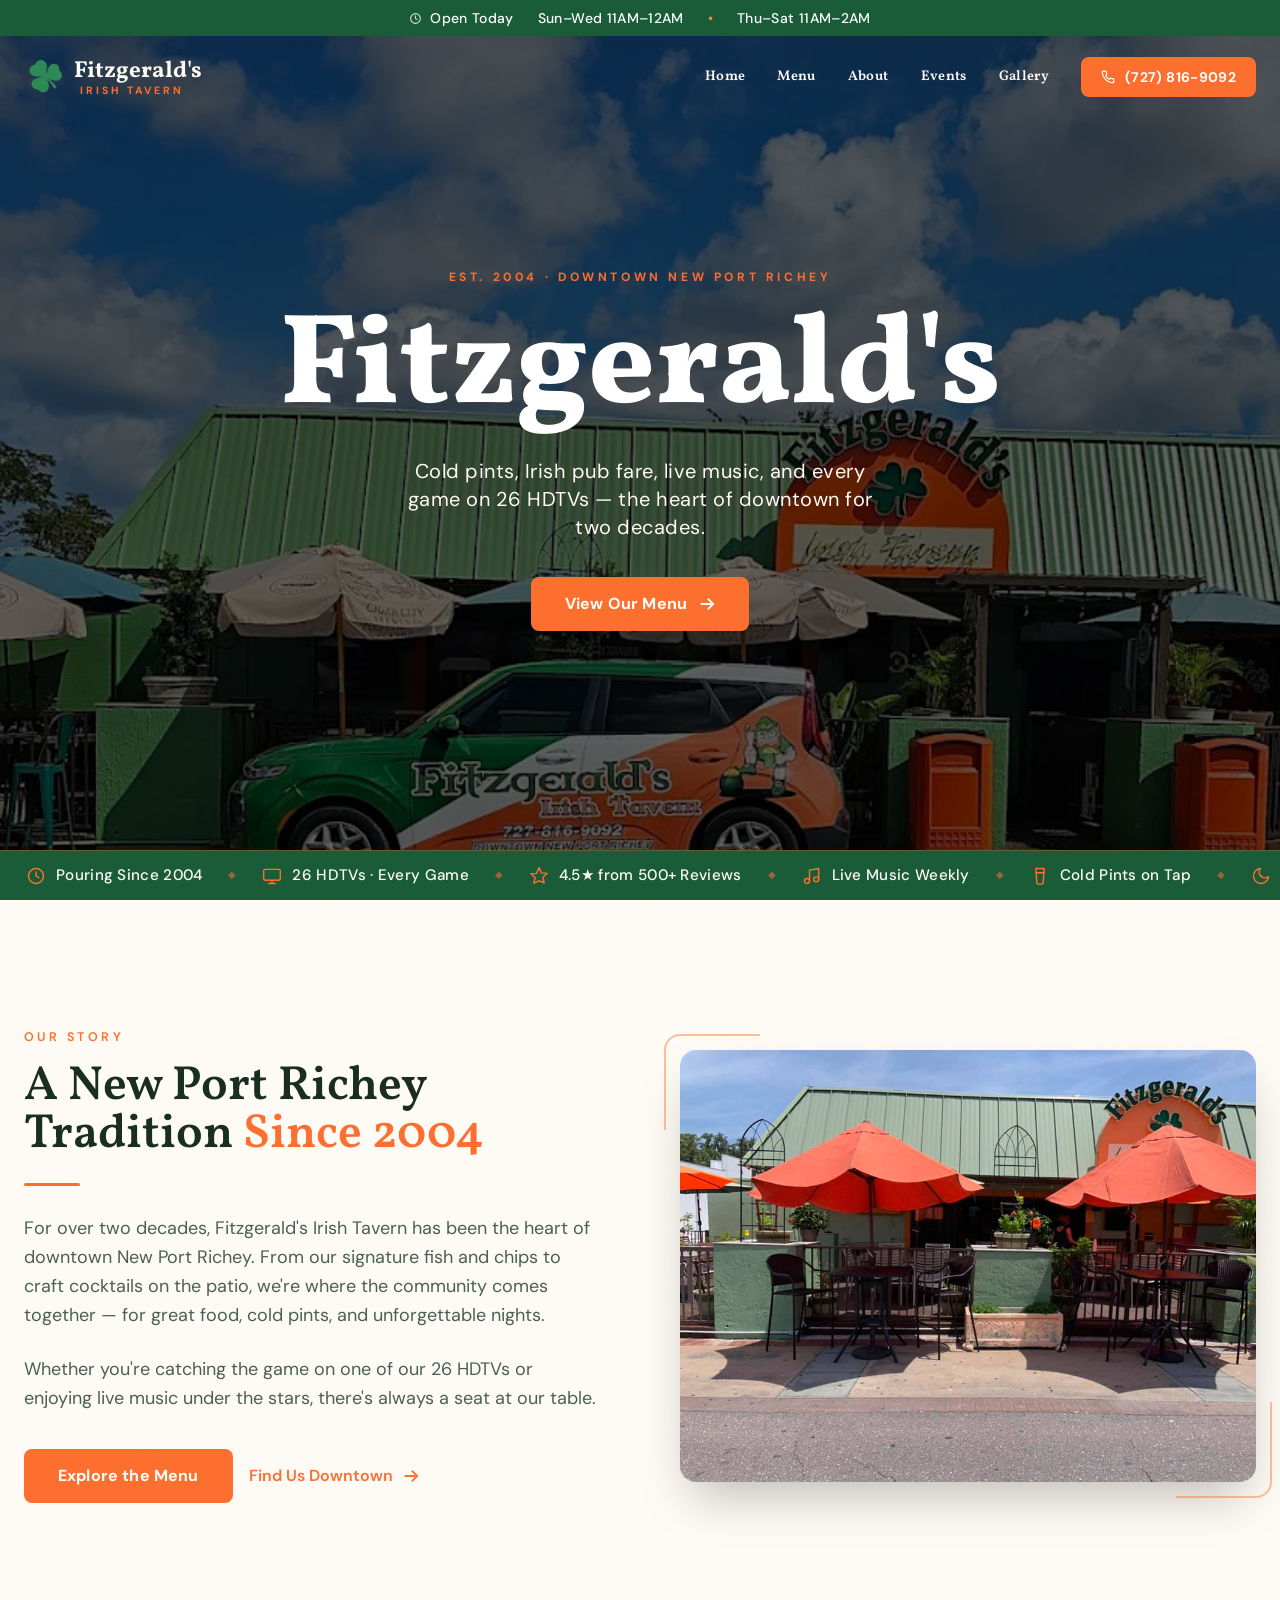
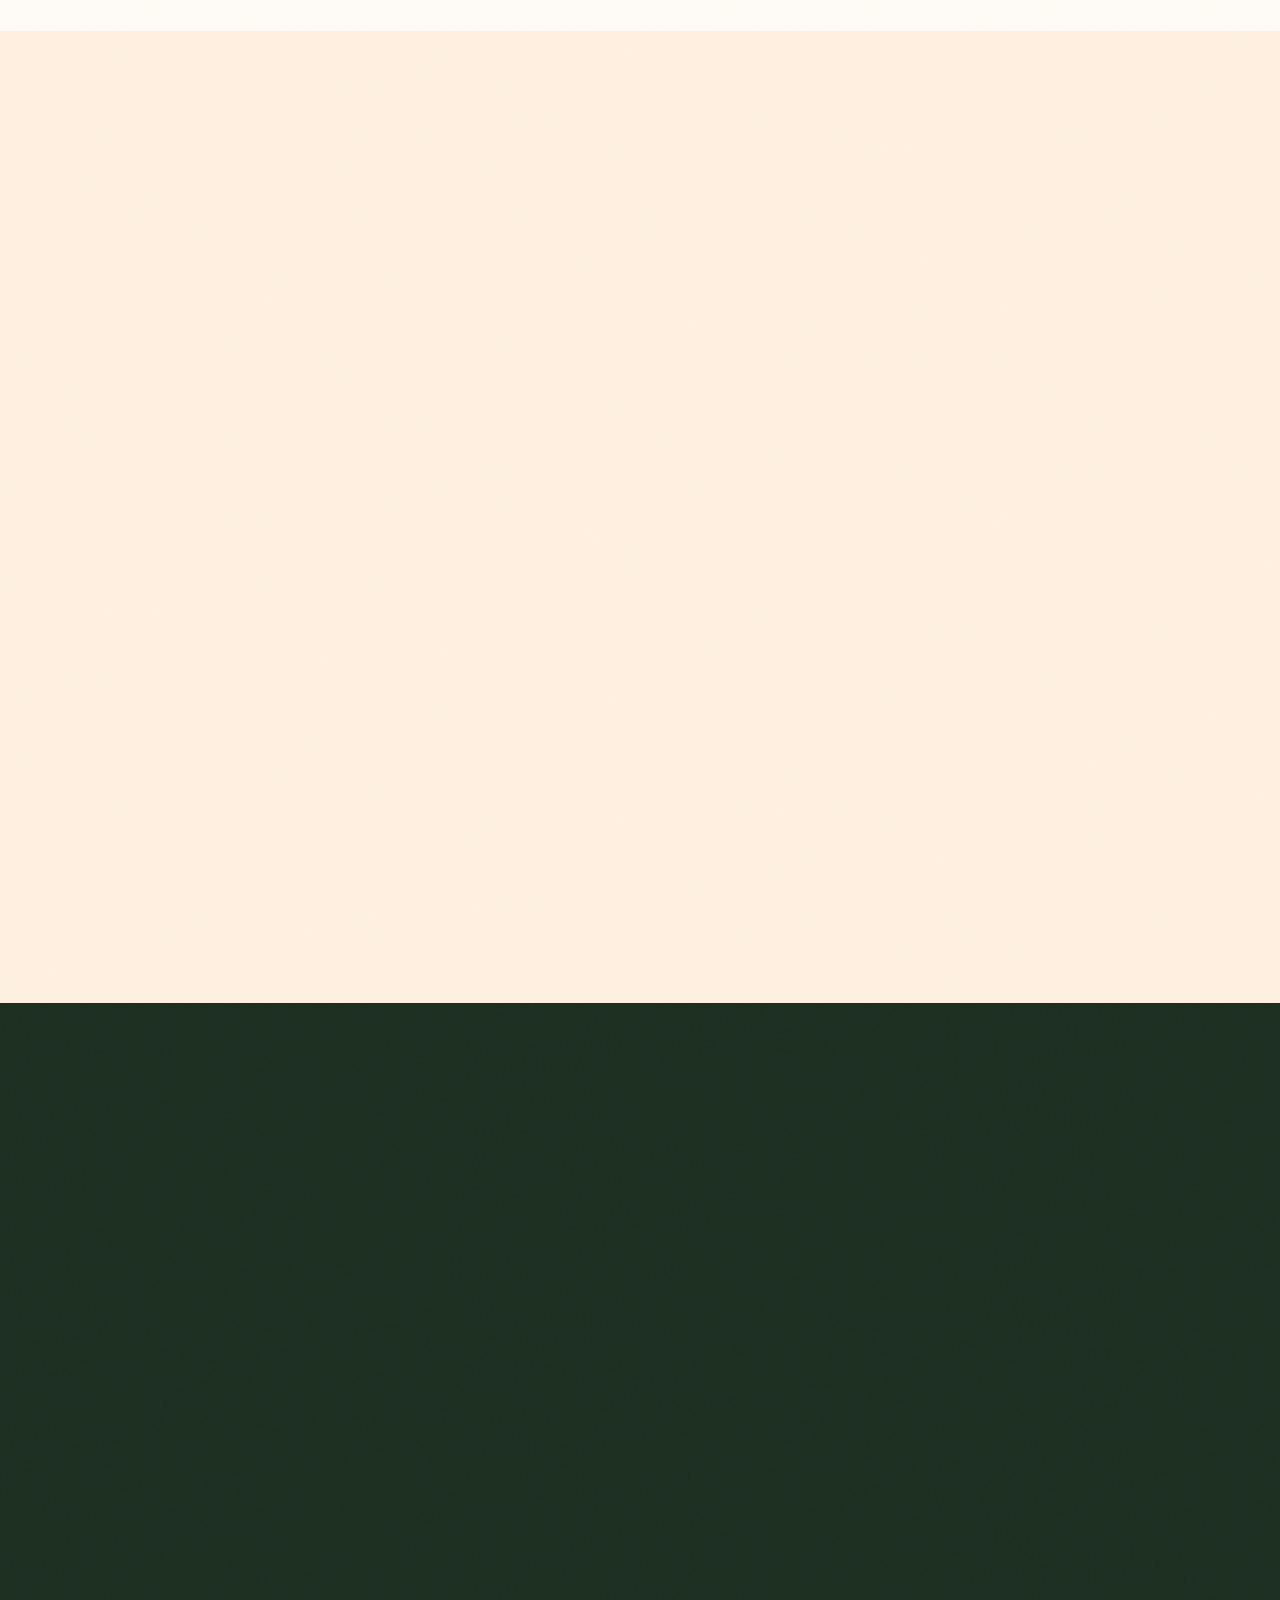
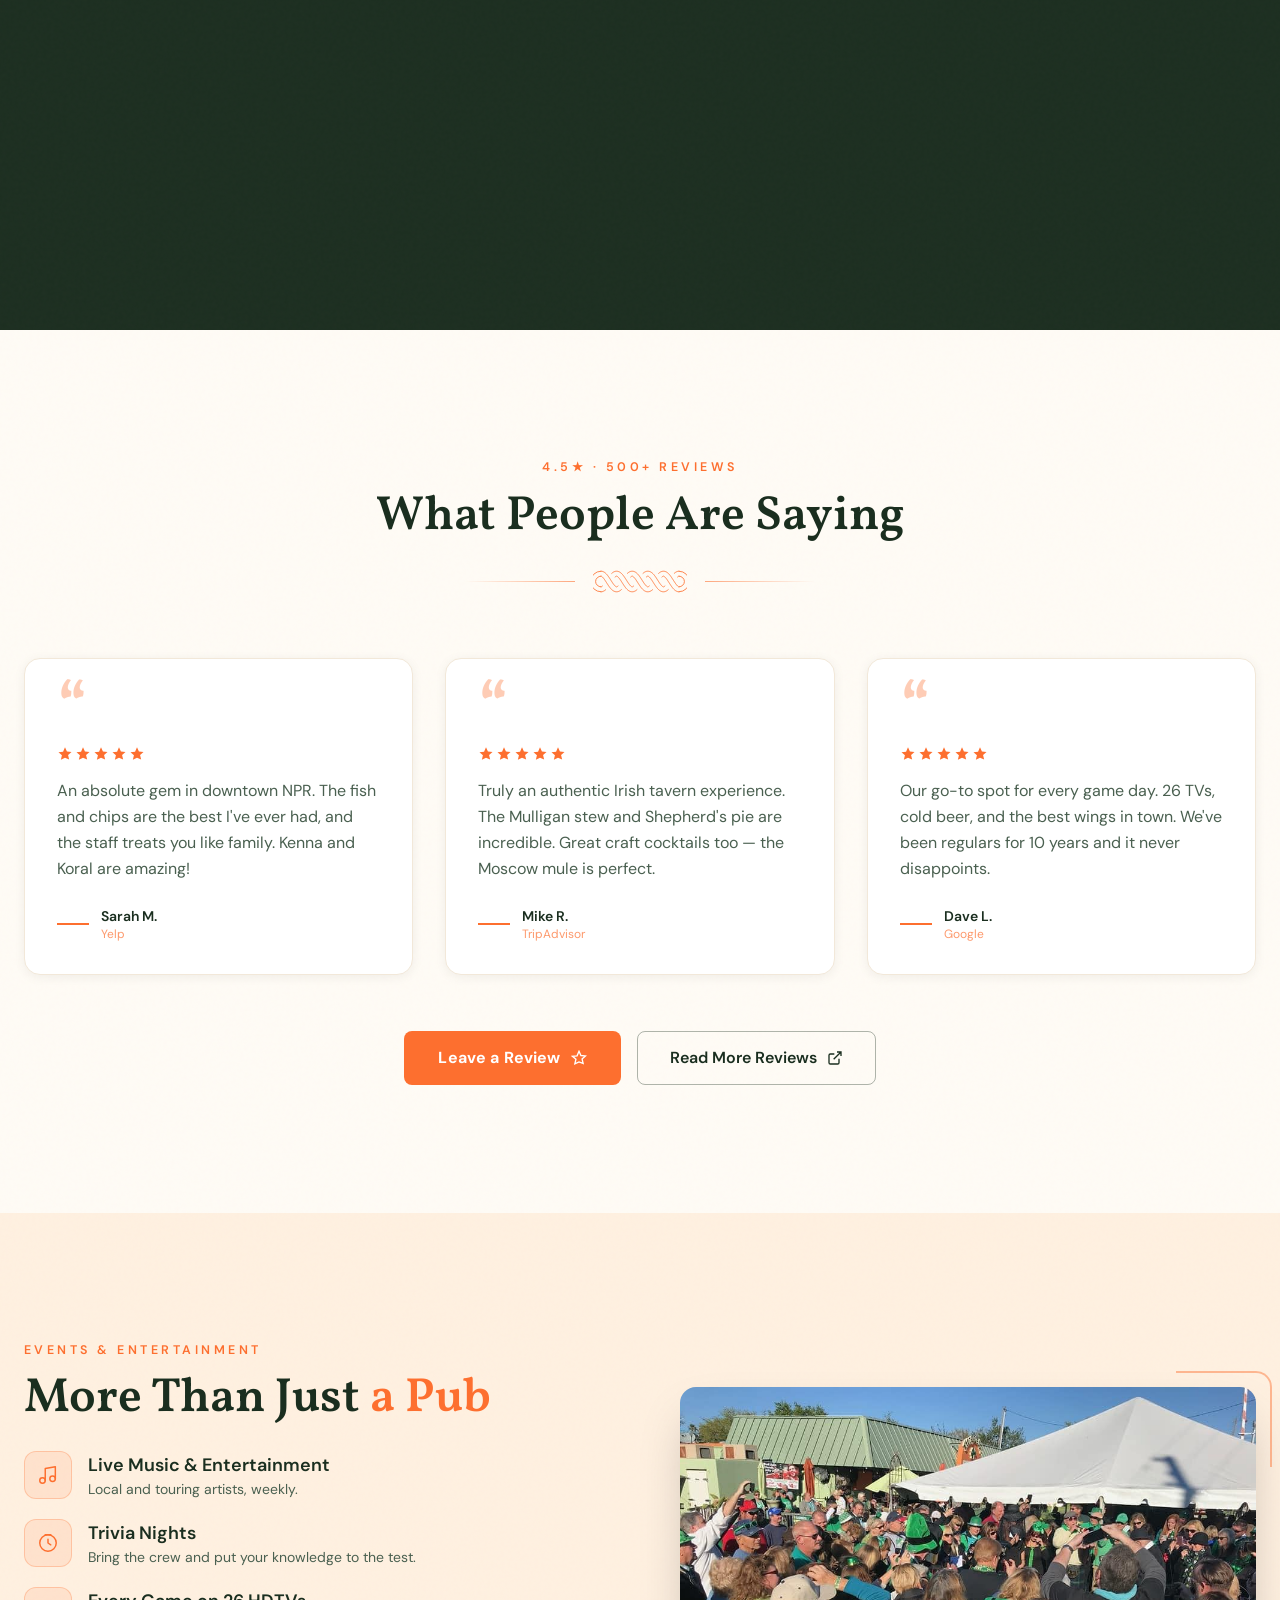
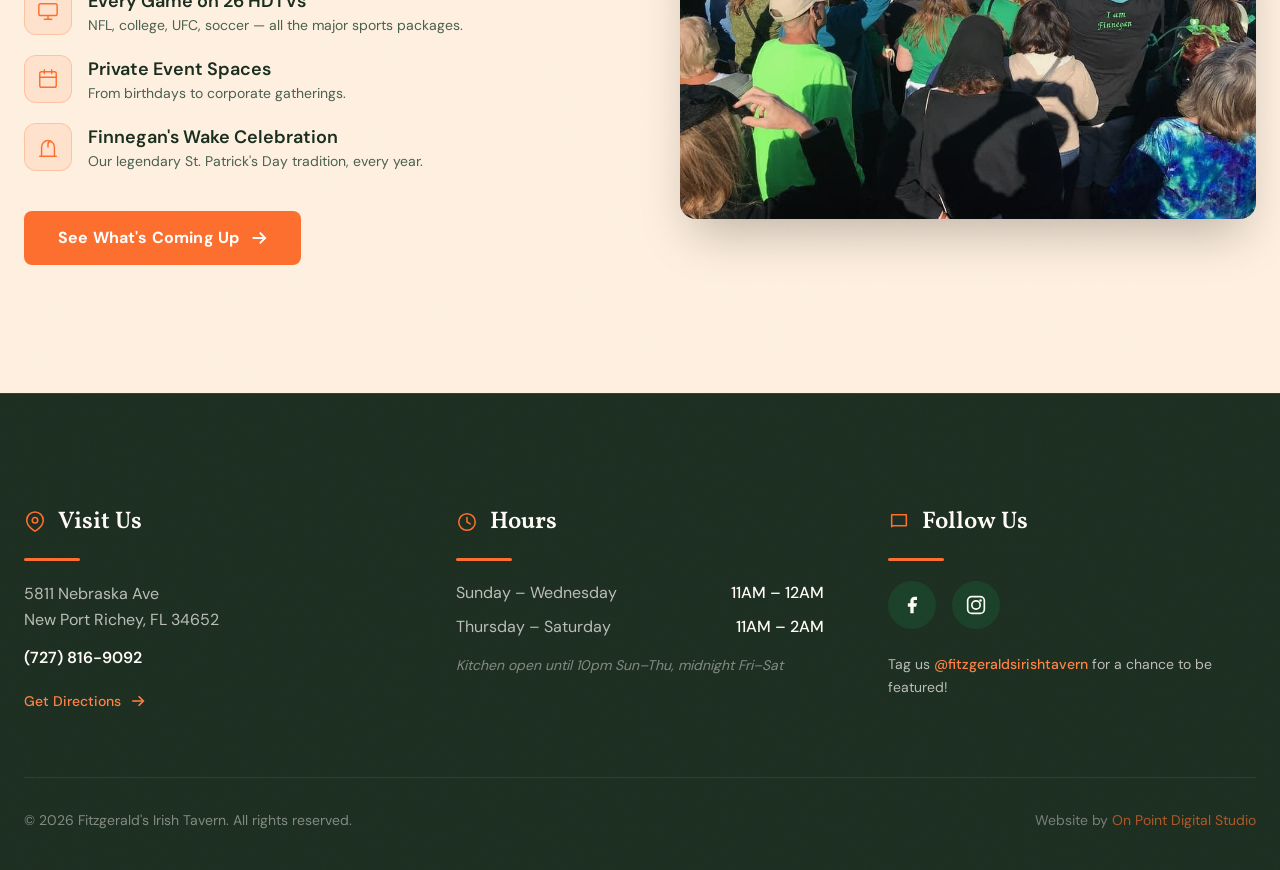
==== index.html @ a2a79748 "Fix Leave a Review button — use lrd fragment with ,3 (write dialog)" ====
<!DOCTYPE html>
<html lang="en">
<head>
  <meta charset="UTF-8">
  <link rel="icon" type="image/png" href="favicon.png">
  <meta name="viewport" content="width=device-width, initial-scale=1.0">
  <title>Fitzgerald's Irish Tavern | Downtown New Port Richey</title>
  <meta name="description" content="Downtown New Port Richey's authentic Irish tavern since 2004. Great food, cold pints, live music, and 26 HDTVs for every game day.">

  <!-- JSON-LD: BarOrPub -->
  <script type="application/ld+json">
  {
    "@context": "https://schema.org",
    "@type": ["BarOrPub", "Restaurant"],
    "@id": "https://fitzgeraldstavern.com/#business",
    "name": "Fitzgerald's Irish Tavern",
    "description": "One of the longest-running businesses in downtown New Port Richey. Authentic Irish tavern serving craft pints, Irish-inspired pub fare, and live music since 2004. 26 HDTVs for every game day.",
    "url": "https://fitzgeraldstavern.com",
    "telephone": "+1-727-816-9092",
    "image": "https://fitzgeraldstavern.com/assets/Fitz_hero_v2.jpeg",
    "foundingDate": "2004",
    "servesCuisine": ["Irish", "Pub Food", "American"],
    "acceptsReservations": "False",
    "hasMenu": "https://fitzgeraldstavern.com/menu.html",
    "priceRange": "$$",
    "paymentAccepted": "Cash, Credit Card",
    "geo": {
      "@type": "GeoCoordinates",
      "latitude": 28.2443,
      "longitude": -82.7194
    },
    "address": {
      "@type": "PostalAddress",
      "streetAddress": "5811 Nebraska Ave",
      "addressLocality": "New Port Richey",
      "addressRegion": "FL",
      "postalCode": "34652",
      "addressCountry": "US"
    },
    "openingHoursSpecification": [
      {"@type": "OpeningHoursSpecification", "dayOfWeek": ["Monday","Tuesday","Wednesday"], "opens": "11:00", "closes": "00:00"},
      {"@type": "OpeningHoursSpecification", "dayOfWeek": ["Thursday","Friday","Saturday"], "opens": "11:00", "closes": "02:00"},
      {"@type": "OpeningHoursSpecification", "dayOfWeek": "Sunday", "opens": "11:00", "closes": "00:00"}
    ],
    "sameAs": [
      "https://www.google.com/maps/place/Fitzgerald's+Irish+Tavern/@28.2443,-82.7194,17z/",
      "https://www.facebook.com/FitzgeraldsIrishTavern"
    ],
    "aggregateRating": {
      "@type": "AggregateRating",
      "ratingValue": "4.5",
      "reviewCount": "500",
      "bestRating": "5"
    }
  }
  </script>
  <script type="application/ld+json">
  {
    "@context": "https://schema.org",
    "@type": "FAQPage",
    "mainEntity": [
      {
        "@type": "Question",
        "name": "Where is Fitzgerald's Irish Tavern located?",
        "acceptedAnswer": {
          "@type": "Answer",
          "text": "Fitzgerald's Irish Tavern is located at 5811 Nebraska Ave in downtown New Port Richey, Florida 34652. We've been one of the longest-running businesses in downtown New Port Richey since 2004."
        }
      },
      {
        "@type": "Question",
        "name": "What are Fitzgerald's hours?",
        "acceptedAnswer": {
          "@type": "Answer",
          "text": "Sunday through Wednesday: 11AM to midnight. Thursday through Saturday: 11AM to 2AM."
        }
      },
      {
        "@type": "Question",
        "name": "Does Fitzgerald's have live music?",
        "acceptedAnswer": {
          "@type": "Answer",
          "text": "Yes! Fitzgerald's hosts live music regularly, featuring local and touring artists. Check our events page for the latest schedule."
        }
      },
      {
        "@type": "Question",
        "name": "What kind of food does Fitzgerald's serve?",
        "acceptedAnswer": {
          "@type": "Answer",
          "text": "We serve authentic Irish pub fare including fish & chips with Icelandic haddock, shepherd's pie, bangers & mash, and American favorites like burgers, wings, and loaded nachos. Full menu available for dine-in."
        }
      },
      {
        "@type": "Question",
        "name": "Can I watch sports at Fitzgerald's?",
        "acceptedAnswer": {
          "@type": "Answer",
          "text": "Absolutely. We have 26 HDTVs throughout the bar so you can catch every game — NFL, college football, UFC, soccer, and more."
        }
      }
    ]
  }
  </script>

  <!-- Self-hosted fonts (no Google round-trip). Preload Vollkorn for the hero H1 (LCP). -->
  <link rel="preload" as="font" type="font/woff2" href="assets/fonts/Vollkorn.woff2" crossorigin>
  <link rel="stylesheet" href="assets/fonts.css">
  <link rel="preload" as="image" href="assets/Fits-hero2.webp" fetchpriority="high">
  <style>
    :root {
      --orange:       #fd6f2f;
      --orange-hi:    #FF8347;
      --green:        #1a5c38;
      --green-bright: #2d8a56;
      --cream:        #FFFBF5;
      --cream-alt:    #FFF0E0;
      --dark:         #1C2E20;
      --text-dark:    #1a2e1f;
      --text-muted:   #4a6050;
      --tan:          #F2E8D9;
    }

    * { box-sizing: border-box; }
    html { scroll-behavior: smooth; }
    body {
      font-family: 'DM Sans', sans-serif;
      background-color: var(--cream);
      color: var(--text-dark);
      overflow-x: hidden;
      -webkit-font-smoothing: antialiased;
    }
    img { display: block; }

    /* ── Nav ── */
    .nav-bar {
      background: transparent;
      transition: background 0.35s ease, border-color 0.35s ease, box-shadow 0.35s ease, padding 0.4s ease;
      border-bottom: 1px solid transparent;
    }
    .nav-bar.scrolled {
      background: #ffffff;
      border-bottom-color: var(--green);
      box-shadow: 0 2px 18px rgba(0,0,0,0.10);
    }
    /* Nav links change to dark when scrolled */
    .nav-bar.scrolled .nav-link { color: var(--text-dark); }
    .nav-bar.scrolled .nav-link:hover { color: var(--orange); }
    /* Logo text changes to dark when scrolled */
    .nav-bar.scrolled .logo-name { fill: var(--text-dark) !important; }
    /* Hamburger bars go dark when scrolled */
    .nav-bar.scrolled .ham-bar { background-color: var(--text-dark); }
    /* Mobile Call Us goes orange when scrolled */
    .nav-bar.scrolled .mobile-call { color: var(--orange) !important; }
    /* nav links use the display font */
    #mainNav a.nav-link, #mainNav a[aria-current="page"] { font-family: 'Vollkorn', serif; }

    /* ── Hero ── */
    .hero-section { position: relative; overflow: hidden; }
    .hero-bg {
      position: absolute; inset: -8%; width: 116%; height: 116%;
      background-image: url('assets/Fits-hero2.webp');
      background-position: center 45%;
      background-size: cover;
      background-repeat: no-repeat;
      transform: translateZ(0); will-change: transform;
      animation: kenBurns 18s ease-in-out infinite alternate;
    }
    .hero-cols {
      width: 100%; max-width: 1200px; padding: 0 1.5rem;
      text-align: center;
    }
    .hero-col-text { max-width: 1000px; margin: 0 auto; }
    .hero-col-text .flex { justify-content: center; }
    @keyframes kenBurns {
      0%   { transform: scale(1) translate(0,0); }
      100% { transform: scale(1.1) translate(-1.5%, -1.5%); }
    }
    .hero-overlay {
      position: absolute; inset: 0;
      background: rgba(0,0,0,0.60);
    }
    .hero-heading { text-shadow: 0 2px 14px rgba(0,0,0,0.85), 0 6px 38px rgba(0,0,0,0.6); }
    /* Responsive logo: smaller on mobile so nav Call Us + hamburger fit without wrapping */
    .nav-logo { width: 210px; height: auto; }
    @media (min-width: 1024px) { .nav-logo { width: 270px; } }
    /* Mobile-only: push hero content up, drop the CTA button lower */
    @media (max-width: 639px) {
      .hero-cols { transform: translateY(-32px); }
      .hero-cta { margin-top: 2.5rem; }
    }

    /* ── Buttons ── */
    .btn-orange {
      background: var(--orange); color: #fff; font-weight: 700;
      padding: 15px 34px; border-radius: 8px; transition: all 0.3s ease;
      display: inline-flex; align-items: center; justify-content: center; gap: 10px;
      text-decoration: none; cursor: pointer; letter-spacing: 0.01em;
    }
    .btn-orange:hover { background: var(--orange-hi); box-shadow: 0 10px 30px rgba(253,111,47,0.35); transform: translateY(-2px); }
    .btn-ghost {
      border: 1.5px solid rgba(255,251,245,0.55); color: var(--cream); font-weight: 600;
      padding: 14px 32px; border-radius: 8px; transition: all 0.3s ease;
      display: inline-flex; align-items: center; justify-content: center; gap: 10px;
      text-decoration: none; cursor: pointer; background: rgba(255,251,245,0.06);
    }
    .btn-ghost:hover { border-color: var(--orange); color: var(--orange-hi); background: rgba(253,111,47,0.08); transform: translateY(-2px); }

    /* Ghost button variant for light sections */
    .btn-ghost-dark {
      border: 1.5px solid rgba(26,46,31,0.35); color: var(--text-dark); font-weight: 600;
      padding: 14px 32px; border-radius: 8px; transition: all 0.3s ease;
      display: inline-flex; align-items: center; justify-content: center; gap: 10px;
      text-decoration: none; cursor: pointer; background: transparent;
    }
    .btn-ghost-dark:hover { border-color: var(--orange); color: var(--orange); background: rgba(253,111,47,0.05); transform: translateY(-2px); }

    /* ── Celtic knot interlace divider (signature) ── */
    .knot-divider { display: flex; align-items: center; justify-content: center; gap: 18px; width: 100%; }
    .knot-divider .rule {
      height: 1px; flex: 0 1 110px; max-width: 110px;
      background: linear-gradient(90deg, transparent, var(--orange));
    }
    .knot-divider .rule.rev { background: linear-gradient(90deg, var(--orange), transparent); }
    .knot-divider svg { flex-shrink: 0; color: var(--orange); }
    /* Hero knot + rules in white */
    .knot-divider.knot-hero svg { color: #ffffff; }
    .knot-divider.knot-hero .rule { background: linear-gradient(90deg, transparent, #ffffff); }
    .knot-divider.knot-hero .rule.rev { background: linear-gradient(90deg, #ffffff, transparent); }
    .knot-divider.draw path { stroke-dasharray: 240; stroke-dashoffset: 240; transition: stroke-dashoffset 1.6s ease 0.2s; }
    .knot-divider.draw.visible path { stroke-dashoffset: 0; }

    /* On light backgrounds, dim the knot rule slightly */
    .knot-divider.light .rule {
      background: linear-gradient(90deg, transparent, rgba(253,111,47,0.6));
    }
    .knot-divider.light .rule.rev {
      background: linear-gradient(90deg, rgba(253,111,47,0.6), transparent);
    }

    /* ── Scroll reveal ── */
    .reveal { opacity: 0; transform: translateY(34px); transition: opacity 0.8s cubic-bezier(.2,.7,.2,1), transform 0.8s cubic-bezier(.2,.7,.2,1); }
    .reveal.visible { opacity: 1; transform: translateY(0); }

    /* ── Glass card (hero only) ── */
    .glass {
      background: rgba(255,251,245,0.07);
      border: 1px solid rgba(255,251,245,0.12);
      backdrop-filter: blur(12px); -webkit-backdrop-filter: blur(12px);
    }

    /* ── Stat bar ── */
    .stat-bar {
      background: rgba(28,46,32,0.55);
      border: 1px solid rgba(255,251,245,0.12);
      backdrop-filter: blur(16px); -webkit-backdrop-filter: blur(16px);
      box-shadow: 0 20px 60px rgba(0,0,0,0.45);
    }
    .stat-num { font-family: 'Vollkorn', serif; font-weight: 800; color: var(--cream); line-height: 1; }

    /* ── Hero marquee ── */
    .hero-marquee { position:absolute; bottom:0; left:0; width:100%; z-index:20; overflow:hidden;
      background:var(--green);
      border-top:1px solid rgba(253,111,47,0.30); padding:13px 0; }
    .marquee-track { display:flex; width:max-content; animation:marqueeScroll 40s linear infinite; }
    .hero-marquee:hover .marquee-track { animation-play-state:paused; }
    .marquee-item { display:inline-flex; align-items:center; gap:10px; padding:0 26px; color:var(--cream);
      font-family:'DM Sans',sans-serif; font-weight:500; font-size:0.95rem; letter-spacing:0.02em; white-space:nowrap; }
    .marquee-item svg { color:var(--orange); flex-shrink:0; }
    .marquee-sep { color:var(--orange); opacity:0.55; font-size:0.6rem; align-self:center; }
    @keyframes marqueeScroll { from{transform:translateX(0)} to{transform:translateX(-50%)} }
    @media (prefers-reduced-motion: reduce){ .marquee-track{animation:none; flex-wrap:wrap; justify-content:center; width:100%} }

    /* ── Section label ── */
    .eyebrow {
      font-size: 0.78rem; letter-spacing: 0.28em; text-transform: uppercase;
      color: var(--orange); font-weight: 600;
    }
    .accent-rule { width: 56px; height: 3px; background: var(--orange); border-radius: 2px; }

    /* ── Menu cards — light version ── */
    .menu-card {
      transition: transform 0.35s ease, box-shadow 0.35s ease, border-color 0.35s ease;
      border: 1px solid var(--tan);
      background: #ffffff;
    }
    .menu-card:hover { transform: translateY(-8px); box-shadow: 0 22px 50px rgba(0,0,0,0.12); border-color: rgba(253,111,47,0.45); }
    .menu-card .img-wrap { overflow: hidden; }
    .menu-card img { transition: transform 0.6s cubic-bezier(.2,.7,.2,1); }
    .menu-card:hover img { transform: scale(1.08); }

    /* ── Bento gallery — stays dark ── */
    .bento-grid {
      display: grid; gap: 14px;
      grid-template-columns: repeat(4, 1fr);
      grid-auto-rows: 168px;
    }
    .bento-item {
      position: relative; overflow: hidden; border-radius: 14px;
      box-shadow: 0 8px 30px rgba(0,0,0,0.35); cursor: pointer;
    }
    .bento-item img { width: 100%; height: 100%; object-fit: cover; transition: transform 0.7s cubic-bezier(.2,.7,.2,1); }
    .bento-item:hover img { transform: scale(1.09); }
    .bento-item::after {
      content: ''; position: absolute; inset: 0;
      background: linear-gradient(180deg, transparent 45%, rgba(28,46,32,0.85) 100%);
      opacity: 0.7; transition: opacity 0.4s ease;
    }
    .bento-item:hover::after { opacity: 0.95; }
    .bento-cap {
      position: absolute; left: 16px; bottom: 14px; z-index: 2;
      color: var(--cream); font-weight: 600; font-size: 0.85rem;
      letter-spacing: 0.02em; transform: translateY(6px); opacity: 0; transition: all 0.4s ease;
      display: flex; align-items: center; gap: 8px;
    }
    .bento-item:hover .bento-cap { transform: translateY(0); opacity: 1; }
    .bento-cap::before { content: ''; width: 16px; height: 2px; background: var(--orange); }
    .b1 { grid-column: span 2; grid-row: span 2; }
    .b2 { grid-column: span 2; grid-row: span 1; }
    .b3 { grid-column: span 1; grid-row: span 1; }
    .b4 { grid-column: span 1; grid-row: span 1; }
    .b5 { grid-column: span 2; grid-row: span 1; }
    .b6 { grid-column: span 2; grid-row: span 1; }
    @media (max-width: 768px) {
      .bento-grid { grid-template-columns: 1fr 1fr; grid-auto-rows: 150px; }
      .b1 { grid-column: span 2; grid-row: span 2; }
      .b2,.b5,.b6 { grid-column: span 2; }
      .b3,.b4 { grid-column: span 1; }
    }

    /* ── Review cards — light version ── */
    .review-card {
      transition: transform 0.35s ease, box-shadow 0.35s ease, border-color 0.35s ease;
      background: #ffffff;
      border: 1px solid var(--tan);
      box-shadow: 0 2px 12px rgba(0,0,0,0.06);
    }
    .review-card:hover { transform: translateY(-6px); box-shadow: 0 18px 40px rgba(0,0,0,0.10); border-color: rgba(253,111,47,0.35); }
    .quote-glyph { font-family: 'Vollkorn', serif; font-size: 4.5rem; line-height: 0.6; color: var(--orange); opacity: 0.35; }

    /* ── Feature list (events) ── */
    .feat-item { transition: transform 0.3s ease; }
    .feat-item:hover { transform: translateX(6px); }
    .feat-icon {
      flex-shrink: 0; width: 48px; height: 48px; border-radius: 12px;
      display: flex; align-items: center; justify-content: center;
      background: rgba(253,111,47,0.10); border: 1px solid rgba(253,111,47,0.28);
    }

    /* ── Settle accent line ── */
    .settle-line { position: relative; height: 3px; width: 100%; background: rgba(26,92,56,0.15); border-radius: 2px; overflow: hidden; }
    .settle-line::after {
      content: ''; position: absolute; top: 0; left: 0; height: 100%; width: 0;
      background: linear-gradient(90deg, var(--orange), var(--orange-hi));
      transition: width 1.8s cubic-bezier(.2,.7,.2,1) 0.3s;
    }
    .settle-line.visible::after { width: 100%; }

    /* ── Noise texture ── */
    .texture { position: relative; }
    .texture::before {
      content: ''; position: absolute; inset: 0; pointer-events: none; z-index: 0; opacity: 0.5;
      background: url("data:image/svg+xml,%3Csvg viewBox='0 0 256 256' xmlns='http://www.w3.org/2000/svg'%3E%3Cfilter id='n'%3E%3CfeTurbulence type='fractalNoise' baseFrequency='0.9' numOctaves='4' stitchTiles='stitch'/%3E%3C/filter%3E%3Crect width='100%25' height='100%25' filter='url(%23n)' opacity='0.04'/%3E%3C/svg%3E");
    }
    .texture > * { position: relative; z-index: 1; }

    /* ── Mobile menu ── */
    .mobile-menu { transform: translateX(100%); transition: transform 0.4s cubic-bezier(.2,.7,.2,1); }
    .mobile-menu.open { transform: translateX(0); }
    .mobile-menu a { color: var(--cream); position: relative; }
    .mobile-menu a:hover { color: var(--orange-hi); }

    /* ── Scrollbar ── */
    ::-webkit-scrollbar { width: 9px; }
    ::-webkit-scrollbar-track { background: var(--cream); }
    ::-webkit-scrollbar-thumb { background: var(--green); border-radius: 4px; }
    ::-webkit-scrollbar-thumb:hover { background: var(--green-bright); }

    /* ── Reduced motion ── */
    @media (prefers-reduced-motion: reduce) {
      *, *::before, *::after { animation-duration: 0.001ms !important; animation-iteration-count: 1 !important; transition-duration: 0.001ms !important; scroll-behavior: auto !important; }
      .hero-bg { animation: none; }
      .reveal { opacity: 1; transform: none; }
      .knot-divider.draw path { stroke-dashoffset: 0; }
      .settle-line::after { width: 100%; }
    }

    /* ── About corner brackets — adapt to light bg ── */
    .corner-bracket-tl { border-color: rgba(253,111,47,0.40); }
    .corner-bracket-br { border-color: rgba(253,111,47,0.40); }
    .corner-bracket-tr { border-color: rgba(253,111,47,0.40); }
  </style>
  <link rel="stylesheet" href="css/tailwind.css">
</head>
<body>
<svg width="0" height="0" style="position:absolute" aria-hidden="true"><symbol id="celtic-knot" viewBox="0 0 360 96"><path d="M 30.0 27.5 L 30.3 27.5 L 30.7 27.6 L 31.2 27.7 L 31.9 28.0 L 32.6 28.4 L 33.5 29.0 L 34.5 29.8 L 35.6 30.7 L 36.7 31.8 L 37.9 33.1 L 39.2 34.6 L 40.5 36.2 L 41.9 38.0 L 43.3 39.9 L 44.7 41.9 L 46.1 44.0 L 47.6 46.2 L 49.0 48.5 L 50.5 50.8 L 52.0 53.1 L 53.5 55.5 L 55.0 57.8 L 56.6 60.2 L 58.1 62.6 L 59.7 64.9 L 61.3 67.1 L 62.9 69.4 L 64.5 71.5 L 66.2 73.6 L 67.9 75.6 L 69.7 77.5 L 71.6 79.3 L 73.5 80.9 L 75.5 82.5 L 77.6 83.9 L 79.9 85.1 L 82.2 86.1 L 84.7 86.9 L 87.3 87.3 L 90.0 87.5 L 92.7 87.3 L 95.3 86.9 L 97.8 86.1 L 100.1 85.1 L 102.4 83.9 L 104.5 82.5 L 106.5 80.9 L 108.4 79.3" fill="none" stroke="currentColor" stroke-width="3.2" stroke-linecap="round"/>
<path d="M 144.4 30.7 L 145.5 29.8 L 146.5 29.0 L 147.4 28.4 L 148.1 28.0 L 148.8 27.7 L 149.3 27.6 L 149.7 27.5 L 150.0 27.5 L 150.3 27.5 L 150.7 27.6 L 151.2 27.7 L 151.9 28.0 L 152.6 28.4 L 153.5 29.0 L 154.5 29.8 L 155.6 30.7 L 156.7 31.8 L 157.9 33.1 L 159.2 34.6 L 160.5 36.2 L 161.9 38.0 L 163.3 39.9 L 164.7 41.9 L 166.1 44.0 L 167.6 46.2 L 169.0 48.5 L 170.5 50.8 L 172.0 53.1 L 173.5 55.5 L 175.0 57.8 L 176.6 60.2 L 178.1 62.6 L 179.7 64.9 L 181.3 67.1 L 182.9 69.4 L 184.5 71.5 L 186.2 73.6 L 187.9 75.6 L 189.7 77.5 L 191.6 79.3 L 193.5 80.9 L 195.5 82.5 L 197.6 83.9 L 199.9 85.1 L 202.2 86.1 L 204.7 86.9 L 207.3 87.3 L 210.0 87.5 L 212.7 87.3 L 215.3 86.9 L 217.8 86.1 L 220.1 85.1 L 222.4 83.9 L 224.5 82.5 L 226.5 80.9 L 228.4 79.3" fill="none" stroke="currentColor" stroke-width="3.2" stroke-linecap="round"/>
<path d="M 264.4 30.7 L 265.5 29.8 L 266.5 29.0 L 267.4 28.4 L 268.1 28.0 L 268.8 27.7 L 269.3 27.6 L 269.7 27.5 L 270.0 27.5 L 270.3 27.5 L 270.7 27.6 L 271.2 27.7 L 271.9 28.0 L 272.6 28.4 L 273.5 29.0 L 274.5 29.8 L 275.6 30.7 L 276.7 31.8 L 277.9 33.1 L 279.2 34.6 L 280.5 36.2 L 281.9 38.0 L 283.3 39.9 L 284.7 41.9 L 286.1 44.0 L 287.6 46.2 L 289.0 48.5 L 290.5 50.8 L 292.0 53.1 L 293.5 55.5 L 295.0 57.8 L 296.6 60.2 L 298.1 62.6 L 299.7 64.9 L 301.3 67.1 L 302.9 69.4 L 304.5 71.5 L 306.2 73.6 L 307.9 75.6 L 309.7 77.5 L 311.6 79.3 L 313.5 80.9 L 315.5 82.5 L 317.6 83.9 L 319.9 85.1 L 322.2 86.1 L 324.7 86.9 L 327.3 87.3 L 330.0 87.5" fill="none" stroke="currentColor" stroke-width="3.2" stroke-linecap="round"/>
<path d="M 30.0 8.5 L 32.7 8.7 L 35.3 9.1 L 37.8 9.9 L 40.1 10.9 L 42.4 12.1 L 44.5 13.5 L 46.5 15.1 L 48.4 16.7 L 50.3 18.5 L 52.1 20.4 L 53.8 22.4 L 55.5 24.5 L 57.1 26.6 L 58.7 28.9 L 60.3 31.1 L 61.9 33.4 L 63.4 35.8 L 65.0 38.2 L 66.5 40.5 L 68.0 42.9 L 69.5 45.2 L 71.0 47.5 L 72.4 49.8 L 73.9 52.0 L 75.3 54.1 L 76.7 56.1 L 78.1 58.0 L 79.5 59.8 L 80.8 61.4 L 82.1 62.9 L 83.3 64.2 L 84.4 65.3 L 85.5 66.2 L 86.5 67.0 L 87.4 67.6 L 88.1 68.0 L 88.8 68.3 L 89.3 68.4 L 89.7 68.5 L 90.0 68.5 L 90.3 68.5 L 90.7 68.4 L 91.2 68.3 L 91.9 68.0 L 92.6 67.6 L 93.5 67.0 L 94.5 66.2 L 95.6 65.3" fill="none" stroke="currentColor" stroke-width="3.2" stroke-linecap="round"/>
<path d="M 131.6 16.7 L 133.5 15.1 L 135.5 13.5 L 137.6 12.1 L 139.9 10.9 L 142.2 9.9 L 144.7 9.1 L 147.3 8.7 L 150.0 8.5 L 152.7 8.7 L 155.3 9.1 L 157.8 9.9 L 160.1 10.9 L 162.4 12.1 L 164.5 13.5 L 166.5 15.1 L 168.4 16.7 L 170.3 18.5 L 172.1 20.4 L 173.8 22.4 L 175.5 24.5 L 177.1 26.6 L 178.7 28.9 L 180.3 31.1 L 181.9 33.4 L 183.4 35.8 L 185.0 38.2 L 186.5 40.5 L 188.0 42.9 L 189.5 45.2 L 191.0 47.5 L 192.4 49.8 L 193.9 52.0 L 195.3 54.1 L 196.7 56.1 L 198.1 58.0 L 199.5 59.8 L 200.8 61.4 L 202.1 62.9 L 203.3 64.2 L 204.4 65.3 L 205.5 66.2 L 206.5 67.0 L 207.4 67.6 L 208.1 68.0 L 208.8 68.3 L 209.3 68.4 L 209.7 68.5 L 210.0 68.5 L 210.3 68.5 L 210.7 68.4 L 211.2 68.3 L 211.9 68.0 L 212.6 67.6 L 213.5 67.0 L 214.5 66.2 L 215.6 65.3" fill="none" stroke="currentColor" stroke-width="3.2" stroke-linecap="round"/>
<path d="M 251.6 16.7 L 253.5 15.1 L 255.5 13.5 L 257.6 12.1 L 259.9 10.9 L 262.2 9.9 L 264.7 9.1 L 267.3 8.7 L 270.0 8.5 L 272.7 8.7 L 275.3 9.1 L 277.8 9.9 L 280.1 10.9 L 282.4 12.1 L 284.5 13.5 L 286.5 15.1 L 288.4 16.7 L 290.3 18.5 L 292.1 20.4 L 293.8 22.4 L 295.5 24.5 L 297.1 26.6 L 298.7 28.9 L 300.3 31.1 L 301.9 33.4 L 303.4 35.8 L 305.0 38.2 L 306.5 40.5 L 308.0 42.9 L 309.5 45.2 L 311.0 47.5 L 312.4 49.8 L 313.9 52.0 L 315.3 54.1 L 316.7 56.1 L 318.1 58.0 L 319.5 59.8 L 320.8 61.4 L 322.1 62.9 L 323.3 64.2 L 324.4 65.3 L 325.5 66.2 L 326.5 67.0 L 327.4 67.6 L 328.1 68.0 L 328.8 68.3 L 329.3 68.4 L 329.7 68.5 L 330.0 68.5" fill="none" stroke="currentColor" stroke-width="3.2" stroke-linecap="round"/>
<path d="M 30.0 87.5 L 32.7 87.3 L 35.3 86.9 L 37.8 86.1 L 40.1 85.1 L 42.4 83.9 L 44.5 82.5 L 46.5 80.9 L 48.4 79.3" fill="none" stroke="currentColor" stroke-width="3.2" stroke-linecap="round"/>
<path d="M 84.4 30.7 L 85.5 29.8 L 86.5 29.0 L 87.4 28.4 L 88.1 28.0 L 88.8 27.7 L 89.3 27.6 L 89.7 27.5 L 90.0 27.5 L 90.3 27.5 L 90.7 27.6 L 91.2 27.7 L 91.9 28.0 L 92.6 28.4 L 93.5 29.0 L 94.5 29.8 L 95.6 30.7 L 96.7 31.8 L 97.9 33.1 L 99.2 34.6 L 100.5 36.2 L 101.9 38.0 L 103.3 39.9 L 104.7 41.9 L 106.1 44.0 L 107.6 46.2 L 109.0 48.5 L 110.5 50.8 L 112.0 53.1 L 113.5 55.5 L 115.0 57.8 L 116.6 60.2 L 118.1 62.6 L 119.7 64.9 L 121.3 67.1 L 122.9 69.4 L 124.5 71.5 L 126.2 73.6 L 127.9 75.6 L 129.7 77.5 L 131.6 79.3 L 133.5 80.9 L 135.5 82.5 L 137.6 83.9 L 139.9 85.1 L 142.2 86.1 L 144.7 86.9 L 147.3 87.3 L 150.0 87.5 L 152.7 87.3 L 155.3 86.9 L 157.8 86.1 L 160.1 85.1 L 162.4 83.9 L 164.5 82.5 L 166.5 80.9 L 168.4 79.3" fill="none" stroke="currentColor" stroke-width="3.2" stroke-linecap="round"/>
<path d="M 204.4 30.7 L 205.5 29.8 L 206.5 29.0 L 207.4 28.4 L 208.1 28.0 L 208.8 27.7 L 209.3 27.6 L 209.7 27.5 L 210.0 27.5 L 210.3 27.5 L 210.7 27.6 L 211.2 27.7 L 211.9 28.0 L 212.6 28.4 L 213.5 29.0 L 214.5 29.8 L 215.6 30.7 L 216.7 31.8 L 217.9 33.1 L 219.2 34.6 L 220.5 36.2 L 221.9 38.0 L 223.3 39.9 L 224.7 41.9 L 226.1 44.0 L 227.6 46.2 L 229.0 48.5 L 230.5 50.8 L 232.0 53.1 L 233.5 55.5 L 235.0 57.8 L 236.6 60.2 L 238.1 62.6 L 239.7 64.9 L 241.3 67.1 L 242.9 69.4 L 244.5 71.5 L 246.2 73.6 L 247.9 75.6 L 249.7 77.5 L 251.6 79.3 L 253.5 80.9 L 255.5 82.5 L 257.6 83.9 L 259.9 85.1 L 262.2 86.1 L 264.7 86.9 L 267.3 87.3 L 270.0 87.5 L 272.7 87.3 L 275.3 86.9 L 277.8 86.1 L 280.1 85.1 L 282.4 83.9 L 284.5 82.5 L 286.5 80.9 L 288.4 79.3" fill="none" stroke="currentColor" stroke-width="3.2" stroke-linecap="round"/>
<path d="M 324.4 30.7 L 325.5 29.8 L 326.5 29.0 L 327.4 28.4 L 328.1 28.0 L 328.8 27.7 L 329.3 27.6 L 329.7 27.5 L 330.0 27.5" fill="none" stroke="currentColor" stroke-width="3.2" stroke-linecap="round"/>
<path d="M 30.0 68.5 L 30.3 68.5 L 30.7 68.4 L 31.2 68.3 L 31.9 68.0 L 32.6 67.6 L 33.5 67.0 L 34.5 66.2 L 35.6 65.3" fill="none" stroke="currentColor" stroke-width="3.2" stroke-linecap="round"/>
<path d="M 71.6 16.7 L 73.5 15.1 L 75.5 13.5 L 77.6 12.1 L 79.9 10.9 L 82.2 9.9 L 84.7 9.1 L 87.3 8.7 L 90.0 8.5 L 92.7 8.7 L 95.3 9.1 L 97.8 9.9 L 100.1 10.9 L 102.4 12.1 L 104.5 13.5 L 106.5 15.1 L 108.4 16.7 L 110.3 18.5 L 112.1 20.4 L 113.8 22.4 L 115.5 24.5 L 117.1 26.6 L 118.7 28.9 L 120.3 31.1 L 121.9 33.4 L 123.4 35.8 L 125.0 38.2 L 126.5 40.5 L 128.0 42.9 L 129.5 45.2 L 131.0 47.5 L 132.4 49.8 L 133.9 52.0 L 135.3 54.1 L 136.7 56.1 L 138.1 58.0 L 139.5 59.8 L 140.8 61.4 L 142.1 62.9 L 143.3 64.2 L 144.4 65.3 L 145.5 66.2 L 146.5 67.0 L 147.4 67.6 L 148.1 68.0 L 148.8 68.3 L 149.3 68.4 L 149.7 68.5 L 150.0 68.5 L 150.3 68.5 L 150.7 68.4 L 151.2 68.3 L 151.9 68.0 L 152.6 67.6 L 153.5 67.0 L 154.5 66.2 L 155.6 65.3" fill="none" stroke="currentColor" stroke-width="3.2" stroke-linecap="round"/>
<path d="M 191.6 16.7 L 193.5 15.1 L 195.5 13.5 L 197.6 12.1 L 199.9 10.9 L 202.2 9.9 L 204.7 9.1 L 207.3 8.7 L 210.0 8.5 L 212.7 8.7 L 215.3 9.1 L 217.8 9.9 L 220.1 10.9 L 222.4 12.1 L 224.5 13.5 L 226.5 15.1 L 228.4 16.7 L 230.3 18.5 L 232.1 20.4 L 233.8 22.4 L 235.5 24.5 L 237.1 26.6 L 238.7 28.9 L 240.3 31.1 L 241.9 33.4 L 243.4 35.8 L 245.0 38.2 L 246.5 40.5 L 248.0 42.9 L 249.5 45.2 L 251.0 47.5 L 252.4 49.8 L 253.9 52.0 L 255.3 54.1 L 256.7 56.1 L 258.1 58.0 L 259.5 59.8 L 260.8 61.4 L 262.1 62.9 L 263.3 64.2 L 264.4 65.3 L 265.5 66.2 L 266.5 67.0 L 267.4 67.6 L 268.1 68.0 L 268.8 68.3 L 269.3 68.4 L 269.7 68.5 L 270.0 68.5 L 270.3 68.5 L 270.7 68.4 L 271.2 68.3 L 271.9 68.0 L 272.6 67.6 L 273.5 67.0 L 274.5 66.2 L 275.6 65.3" fill="none" stroke="currentColor" stroke-width="3.2" stroke-linecap="round"/>
<path d="M 311.6 16.7 L 313.5 15.1 L 315.5 13.5 L 317.6 12.1 L 319.9 10.9 L 322.2 9.9 L 324.7 9.1 L 327.3 8.7 L 330.0 8.5" fill="none" stroke="currentColor" stroke-width="3.2" stroke-linecap="round"/>
<path d="M 30.0 8.5 A 39.5 39.5 0 0 0 30.0 87.5" fill="none" stroke="currentColor" stroke-width="3.2" stroke-linecap="round"/>
<path d="M 30.0 27.5 A 20.5 20.5 0 0 0 30.0 68.5" fill="none" stroke="currentColor" stroke-width="3.2" stroke-linecap="round"/>
<path d="M 330.0 8.5 A 39.5 39.5 0 0 1 330.0 87.5" fill="none" stroke="currentColor" stroke-width="3.2" stroke-linecap="round"/>
<path d="M 330.0 27.5 A 20.5 20.5 0 0 1 330.0 68.5" fill="none" stroke="currentColor" stroke-width="3.2" stroke-linecap="round"/></symbol></svg>


  <!-- ════════════════ TOP BAR (Hours) ════════════════ -->
  <div class="fixed top-0 left-0 w-full z-50 text-white text-xs sm:text-sm font-medium tracking-wide" id="topBar" style="background-color: var(--green);">
    <div class="max-w-7xl mx-auto px-6 py-2 flex justify-center items-center gap-3 sm:gap-6">
      <span class="hidden sm:inline-flex items-center gap-2">
        <svg width="13" height="13" viewBox="0 0 24 24" fill="none" stroke="currentColor" stroke-width="2" stroke-linecap="round" class="opacity-80"><circle cx="12" cy="12" r="9"/><path d="M12 7v5l3 2"/></svg>
        Open Today
      </span>
      <span>Sun&ndash;Wed 11AM&ndash;12AM</span>
      <span style="color: var(--orange-hi);">•</span>
      <span>Thu&ndash;Sat 11AM&ndash;2AM</span>
    </div>
  </div>

  <!-- ════════════════ NAVIGATION ════════════════ -->
  <nav class="nav-bar fixed left-0 w-full z-50 py-2.5 lg:py-4" style="top: 0;" id="mainNav">
    <div class="max-w-7xl mx-auto px-6 flex items-center justify-between">
      <!-- Logo -->
      <a href="#top" class="flex items-center gap-3 no-underline" aria-label="Fitzgerald's Irish Tavern home">
        <svg xmlns="http://www.w3.org/2000/svg" viewBox="0 0 280 52" width="270" height="50" class="nav-logo flex-shrink-0">
          <svg x="0" y="2" width="44" height="44" viewBox="0 0 512 512" overflow="visible">
            <g transform="translate(256,256) rotate(-15) translate(-256,-256)">
              <g transform="translate(0,512) scale(0.1,-0.1)" fill="#2d8a56" stroke="none">
                <path d="M2155 4465 c-173 -38 -304 -120 -432 -271 -30 -35 -64 -69 -76 -76 -12 -6 -80 -15 -152 -19 -230 -14 -364 -68 -501 -204 -64 -63 -90 -98 -123 -165 -93 -191 -94 -393 -1 -585 113 -233 312 -369 735 -499 116 -35 255 -78 310 -95 105 -32 145 -53 145 -76 0 -23 -34 -26 -177 -16 -173 14 -461 14 -573 1 -122 -14 -233 -45 -330 -93 -68 -33 -102 -58 -170 -127 -131 -131 -184 -258 -183 -440 0 -189 65 -342 203 -481 90 -91 163 -138 285 -184 86 -32 95 -40 145 -131 83 -151 194 -257 345 -329 206 -99 424 -101 620 -7 144 70 239 164 315 314 100 195 122 436 75 822 -15 123 -14 166 5 166 17 0 164 -241 235 -385 123 -251 201 -498 241 -764 26 -174 44 -182 218 -96 126 61 146 78 146 120 0 64 -155 413 -280 630 -100 173 -253 397 -357 519 -35 42 -42 66 -19 66 8 0 57 -33 108 -73 145 -113 288 -219 348 -259 205 -134 396 -200 580 -200 186 -1 340 62 467 188 140 139 214 361 184 551 -17 111 -47 193 -102 284 -87 142 -83 124 -49 221 39 111 50 195 39 293 -16 154 -64 258 -170 369 -225 238 -594 251 -885 33 -127 -96 -245 -236 -444 -527 -114 -167 -174 -240 -197 -240 -7 0 -13 7 -13 15 0 8 43 115 96 237 113 261 165 403 202 548 23 91 26 126 27 260 0 169 -9 217 -66 337 -85 178 -274 327 -465 368 -84 18 -228 18 -309 0z"/>
              </g>
            </g>
          </svg>
          <text x="52" y="26" font-family="'Vollkorn', serif" font-weight="700" font-size="24" fill="#FFFBF5" class="logo-name">Fitzgerald's</text>
          <text x="58" y="44" font-family="'DM Sans', sans-serif" font-weight="700" font-size="11" fill="#fd6f2f" letter-spacing="3">IRISH TAVERN</text>
        </svg>
      </a>

      <!-- Desktop Nav -->
      <div class="hidden lg:flex items-center gap-8">
        <a href="#top" class="nav-link text-cream hover:text-orange-hi transition-colors duration-300 font-medium text-sm tracking-wide">Home</a>
        <a href="menu.html" class="nav-link text-cream hover:text-orange-hi transition-colors duration-300 font-medium text-sm tracking-wide">Menu</a>
        <a href="#about" class="nav-link text-cream hover:text-orange-hi transition-colors duration-300 font-medium text-sm tracking-wide">About</a>
        <a href="events.html" class="nav-link text-cream hover:text-orange-hi transition-colors duration-300 font-medium text-sm tracking-wide">Events</a>
        <a href="#gallery" class="nav-link text-cream hover:text-orange-hi transition-colors duration-300 font-medium text-sm tracking-wide">Gallery</a>
        <a href="tel:+17278169092" class="btn-orange !py-2.5 !px-5 text-sm tracking-wide">
          <svg width="14" height="14" fill="none" stroke="currentColor" stroke-width="2" viewBox="0 0 24 24" stroke-linecap="round"><path d="M22 16.92v3a2 2 0 01-2.18 2 19.79 19.79 0 01-8.63-3.07 19.5 19.5 0 01-6-6 19.79 19.79 0 01-3.07-8.67A2 2 0 014.11 2h3a2 2 0 012 1.72c.127.96.361 1.903.7 2.81a2 2 0 01-.45 2.11L8.09 9.91a16 16 0 006 6l1.27-1.27a2 2 0 012.11-.45c.907.339 1.85.573 2.81.7A2 2 0 0122 16.92z"/></svg>
          (727) 816-9092
        </a>
      </div>

      <!-- Mobile call + hamburger -->
      <div class="lg:hidden flex items-center gap-3 z-50">
        <a href="tel:+17278169092" class="mobile-call flex items-center p-2 transition-colors duration-300" style="color: var(--cream); flex-shrink: 0;" aria-label="Call us">
          <svg width="24" height="24" fill="none" stroke="currentColor" stroke-width="2" viewBox="0 0 24 24" stroke-linecap="round"><path d="M22 16.92v3a2 2 0 01-2.18 2 19.79 19.79 0 01-8.63-3.07 19.5 19.5 0 01-6-6 19.79 19.79 0 01-3.07-8.67A2 2 0 014.11 2h3a2 2 0 012 1.72c.127.96.361 1.903.7 2.81a2 2 0 01-.45 2.11L8.09 9.91a16 16 0 006 6l1.27-1.27a2 2 0 012.11-.45c.907.339 1.85.573 2.81.7A2 2 0 0122 16.92z"/></svg>
        </a>
        <button id="hamburger" class="flex flex-col gap-1.5 p-2 cursor-pointer" aria-label="Open menu" aria-expanded="false">
        <span class="block w-6 h-0.5 bg-cream ham-bar transition-all duration-300 origin-center" id="ham-top"></span>
        <span class="block w-6 h-0.5 bg-cream ham-bar transition-all duration-300" id="ham-mid"></span>
        <span class="block w-6 h-0.5 bg-cream ham-bar transition-all duration-300 origin-center" id="ham-bot"></span>
        </button>
      </div>
    </div>
  </nav>

  <!-- Mobile Menu -->
  <div class="mobile-menu fixed inset-0 z-40 flex flex-col items-center justify-center gap-9 lg:hidden texture" id="mobileMenu" style="background: var(--dark); min-height: 100vh; min-height: 100dvh;">
    <a href="#top" class="text-3xl font-display font-bold tracking-wide" onclick="closeMobile()">Home</a>
    <a href="menu.html" class="text-3xl font-display font-bold tracking-wide">Menu</a>
    <a href="#about" class="text-3xl font-display font-bold tracking-wide" onclick="closeMobile()">About</a>
    <a href="events.html" class="text-3xl font-display font-bold tracking-wide">Events</a>
    <a href="#gallery" class="text-3xl font-display font-bold tracking-wide" onclick="closeMobile()">Gallery</a>
    <a href="tel:+17278169092" class="mt-2 text-xl font-body font-semibold tracking-wide" style="color: var(--orange-hi);" onclick="closeMobile()">(727) 816-9092</a>
  </div>

  <!-- ════════════════ HERO ════════════════ -->
  <span id="top"></span>
  <section class="hero-section min-h-screen flex items-center justify-center relative pt-28 pb-28 sm:pb-28">
    <div class="hero-bg" id="heroBg"></div>
    <div class="hero-overlay"></div>

    <div class="relative z-10 hero-cols">
      <div class="hero-col-text">
        <p class="font-body text-xs md:text-sm tracking-[0.3em] uppercase mb-5" style="color: var(--orange); font-weight: 800; letter-spacing: 0.3em;">Est. 2004<span class="hidden sm:inline"> · </span><br class="sm:hidden">Downtown New Port Richey</p>
        <h1 class="font-display font-900 text-6xl sm:text-7xl md:text-8xl lg:text-9xl leading-[1.0] mb-6" style="color: #ffffff; font-weight: 800;">
          Fitzgerald's
        </h1>
        <p class="font-body text-cream text-base sm:text-lg md:text-xl mb-9 tracking-wide" style="max-width: 480px; margin-left: auto; margin-right: auto;">
          Cold pints, Irish pub fare, live music, and every game on 26 HDTVs &mdash; the heart of downtown for two decades.
        </p>
        <div class="hero-cta flex flex-col sm:flex-row gap-4 items-center">
          <a href="menu.html" class="btn-orange text-base w-auto sm:w-auto">
            View Our Menu
            <svg width="18" height="18" viewBox="0 0 20 20" fill="none" stroke="currentColor" stroke-width="2"><path d="M4 10h12M12 4l6 6-6 6"/></svg>
          </a>
        </div>
      </div>
    </div>

    <!-- Hero marquee -->
    <div class="hero-marquee" aria-hidden="true">
      <div class="marquee-track"><span class="marquee-item"><svg width="20" height="20" viewBox="0 0 24 24" fill="none" stroke="currentColor" stroke-width="1.7" stroke-linecap="round" stroke-linejoin="round"><circle cx="12" cy="12" r="9"/><path d="M12 7v5l3.5 2"/></svg>Pouring Since 2004</span><span class="marquee-sep">◆</span><span class="marquee-item"><svg width="20" height="20" viewBox="0 0 24 24" fill="none" stroke="currentColor" stroke-width="1.7" stroke-linecap="round" stroke-linejoin="round"><rect x="2" y="4" width="20" height="13" rx="2"/><path d="M8 21h8M12 17v4"/></svg>26 HDTVs · Every Game</span><span class="marquee-sep">◆</span><span class="marquee-item"><svg width="20" height="20" viewBox="0 0 24 24" fill="none" stroke="currentColor" stroke-width="1.7" stroke-linecap="round" stroke-linejoin="round"><path d="M12 2l2.9 6.3 6.9.6-5.2 4.5 1.6 6.7L12 17.8 5.8 20.6l1.6-6.7L2.2 9.4l6.9-.6z"/></svg>4.5&#9733; from 500+ Reviews</span><span class="marquee-sep">◆</span><span class="marquee-item"><svg width="20" height="20" viewBox="0 0 24 24" fill="none" stroke="currentColor" stroke-width="1.7" stroke-linecap="round" stroke-linejoin="round"><path d="M9 18V5l11-2v13"/><circle cx="6" cy="18" r="3"/><circle cx="17" cy="16" r="3"/></svg>Live Music Weekly</span><span class="marquee-sep">◆</span><span class="marquee-item"><svg width="20" height="20" viewBox="0 0 24 24" fill="none" stroke="currentColor" stroke-width="1.7" stroke-linecap="round" stroke-linejoin="round"><path d="M7 3h10l-1.2 17a1.8 1.8 0 0 1-1.8 1.7H10a1.8 1.8 0 0 1-1.8-1.7L7 3z"/><path d="M7.3 8h9.4"/></svg>Cold Pints on Tap</span><span class="marquee-sep">◆</span><span class="marquee-item"><svg width="20" height="20" viewBox="0 0 24 24" fill="none" stroke="currentColor" stroke-width="1.7" stroke-linecap="round" stroke-linejoin="round"><path d="M21 12.8A9 9 0 1 1 11.2 3 7 7 0 0 0 21 12.8z"/></svg>Open 'til 2AM Thu&ndash;Sat</span><span class="marquee-sep">◆</span><span class="marquee-item"><svg width="20" height="20" viewBox="0 0 24 24" fill="none" stroke="currentColor" stroke-width="1.7" stroke-linecap="round" stroke-linejoin="round"><circle cx="12" cy="12" r="9"/><path d="M12 7v5l3.5 2"/></svg>Pouring Since 2004</span><span class="marquee-sep">◆</span><span class="marquee-item"><svg width="20" height="20" viewBox="0 0 24 24" fill="none" stroke="currentColor" stroke-width="1.7" stroke-linecap="round" stroke-linejoin="round"><rect x="2" y="4" width="20" height="13" rx="2"/><path d="M8 21h8M12 17v4"/></svg>26 HDTVs · Every Game</span><span class="marquee-sep">◆</span><span class="marquee-item"><svg width="20" height="20" viewBox="0 0 24 24" fill="none" stroke="currentColor" stroke-width="1.7" stroke-linecap="round" stroke-linejoin="round"><path d="M12 2l2.9 6.3 6.9.6-5.2 4.5 1.6 6.7L12 17.8 5.8 20.6l1.6-6.7L2.2 9.4l6.9-.6z"/></svg>4.5&#9733; from 500+ Reviews</span><span class="marquee-sep">◆</span><span class="marquee-item"><svg width="20" height="20" viewBox="0 0 24 24" fill="none" stroke="currentColor" stroke-width="1.7" stroke-linecap="round" stroke-linejoin="round"><path d="M9 18V5l11-2v13"/><circle cx="6" cy="18" r="3"/><circle cx="17" cy="16" r="3"/></svg>Live Music Weekly</span><span class="marquee-sep">◆</span><span class="marquee-item"><svg width="20" height="20" viewBox="0 0 24 24" fill="none" stroke="currentColor" stroke-width="1.7" stroke-linecap="round" stroke-linejoin="round"><path d="M7 3h10l-1.2 17a1.8 1.8 0 0 1-1.8 1.7H10a1.8 1.8 0 0 1-1.8-1.7L7 3z"/><path d="M7.3 8h9.4"/></svg>Cold Pints on Tap</span><span class="marquee-sep">◆</span><span class="marquee-item"><svg width="20" height="20" viewBox="0 0 24 24" fill="none" stroke="currentColor" stroke-width="1.7" stroke-linecap="round" stroke-linejoin="round"><path d="M21 12.8A9 9 0 1 1 11.2 3 7 7 0 0 0 21 12.8z"/></svg>Open 'til 2AM Thu&ndash;Sat</span><span class="marquee-sep">◆</span></div>
    </div>
  </section>

  <!-- ════════════════ ABOUT ════════════════ -->
  <section id="about" class="texture pt-24 sm:pt-32 pb-24 sm:pb-32" style="background-color: var(--cream);">
    <div class="max-w-7xl mx-auto px-6 grid md:grid-cols-2 gap-12 lg:gap-20 items-center">
      <div class="reveal order-2 md:order-1">
        <p class="eyebrow mb-4">Our Story</p>
        <h2 class="font-display font-800 text-3xl sm:text-4xl lg:text-5xl leading-[1.15] mb-6" style="color: var(--text-dark);">
          A New Port Richey Tradition <span style="color: var(--orange);">Since 2004</span>
        </h2>
        <div class="accent-rule mb-7"></div>
        <p class="text-lg leading-relaxed mb-6" style="color: var(--text-muted);">
          For over two decades, Fitzgerald's Irish Tavern has been the heart of downtown New Port Richey. From our signature fish and chips to craft cocktails on the patio, we're where the community comes together &mdash; for great food, cold pints, and unforgettable nights.
        </p>
        <p class="text-lg leading-relaxed mb-9" style="color: var(--text-muted);">
          Whether you're catching the game on one of our 26 HDTVs or enjoying live music under the stars, there's always a seat at our table.
        </p>
        <div class="flex flex-wrap items-center gap-4">
          <a href="menu.html" class="btn-orange text-base">Explore the Menu</a>
          <a href="#contact" class="font-semibold inline-flex items-center gap-2 group transition-colors" style="color: var(--orange);" onmouseover="this.style.color='var(--text-dark)'" onmouseout="this.style.color='var(--orange)'">
            Find Us Downtown
            <svg width="18" height="18" viewBox="0 0 20 20" fill="none" stroke="currentColor" stroke-width="2" class="transition-transform group-hover:translate-x-1"><path d="M4 10h12M12 4l6 6-6 6"/></svg>
          </a>
        </div>
      </div>
      <div class="reveal order-1 md:order-2">
        <div class="relative">
          <div class="absolute -top-4 -left-4 w-24 h-24 border-t-2 border-l-2 border-bracket rounded-tl-2xl hidden sm:block" style="border-color: rgba(253,111,47,0.45);"></div>
          <div class="absolute -bottom-4 -right-4 w-24 h-24 border-b-2 border-r-2 rounded-br-2xl hidden sm:block" style="border-color: rgba(253,111,47,0.45);"></div>
          <div class="rounded-2xl overflow-hidden shadow-2xl">
            <img src="assets/patio4.jpg" alt="Front of the Fitzgerald's Irish Tavern building in downtown New Port Richey showing the iconic logo sign" class="w-full h-auto object-cover" loading="lazy">
          </div>
        </div>
      </div>
    </div>
  </section>

  <!-- ════════════════ MENU HIGHLIGHTS ════════════════ -->
  <section class="texture py-24 sm:py-32" style="background-color: var(--cream-alt);">
    <div class="max-w-7xl mx-auto px-6">
      <div class="text-center mb-16 reveal">
        <p class="eyebrow mb-4">From Our Kitchen</p>
        <h2 class="font-display font-800 text-3xl sm:text-4xl lg:text-5xl mb-7" style="color: var(--text-dark);">Pub Plates Worth the Trip</h2>
        <div class="knot-divider light">
          <span class="rule"></span>
          <svg class="knot-svg" viewBox="0 0 360 96" width="94" height="25" preserveAspectRatio="xMidYMid meet" aria-hidden="true"><use href="#celtic-knot"/></svg>
          <span class="rule rev"></span>
        </div>
      </div>

      <div class="grid md:grid-cols-3 gap-8 lg:gap-10">
        <!-- Fish & Chips -->
        <article class="menu-card rounded-2xl overflow-hidden shadow-sm reveal">
          <div class="img-wrap h-60"><img src="assets/fish-chips.webp" alt="Beer-battered Icelandic haddock fish and chips with house tartar and coleslaw" class="w-full h-full object-cover" loading="lazy"></div>
          <div class="p-7">
            <div class="flex justify-between items-baseline gap-3 mb-3">
              <h3 class="font-display font-700 text-xl" style="color: var(--text-dark);">Fish &amp; Chips</h3>
              <span class="font-display font-700 text-xl whitespace-nowrap" style="color: var(--orange);">$15</span>
            </div>
            <p class="text-sm leading-relaxed" style="color: var(--text-muted);">Beer-battered Icelandic haddock, golden fries, house tartar &amp; coleslaw.</p>
          </div>
        </article>

        <!-- Shepherd's Pie -->
        <article class="menu-card rounded-2xl overflow-hidden shadow-sm reveal" style="transition-delay: 0.1s;">
          <div class="img-wrap h-60"><img src="stock/shepards-pie.webp" alt="Classic shepherd's pie with seasoned lamb and creamy mashed potato topping" class="w-full h-full object-cover" loading="lazy"></div>
          <div class="p-7">
            <div class="flex justify-between items-baseline gap-3 mb-3">
              <h3 class="font-display font-700 text-xl" style="color: var(--text-dark);">Shepherd's Pie</h3>
              <span class="font-display font-700 text-xl whitespace-nowrap" style="color: var(--orange);">$13</span>
            </div>
            <p class="text-sm leading-relaxed" style="color: var(--text-muted);">Seasoned lamb and vegetables under creamy mashed potatoes, finished with rich Guinness gravy.</p>
          </div>
        </article>

        <!-- Wings -->
        <article class="menu-card rounded-2xl overflow-hidden shadow-sm reveal" style="transition-delay: 0.2s;">
          <div class="img-wrap h-60"><img src="assets/fitzies-wings.jpg" alt="Fitzgerald's famous wings tossed in sauce" class="w-full h-full object-cover" loading="lazy"></div>
          <div class="p-7">
            <div class="flex justify-between items-baseline gap-3 mb-3">
              <h3 class="font-display font-700 text-xl" style="color: var(--text-dark);">Fitzies Wings</h3>
              <span class="font-display font-700 text-xl whitespace-nowrap" style="color: var(--orange);">$8</span>
            </div>
            <p class="text-sm leading-relaxed" style="color: var(--text-muted);">Famous wings tossed in mild, hot, BBQ, honey BBQ, blackened, or mango habanero.</p>
          </div>
        </article>
      </div>

      <div class="text-center mt-14 reveal">
        <a href="menu.html" class="btn-orange text-base">
          View Full Menu
          <svg width="18" height="18" viewBox="0 0 20 20" fill="none" stroke="currentColor" stroke-width="2"><path d="M4 10h12M12 4l6 6-6 6"/></svg>
        </a>
      </div>
    </div>
  </section>

  <!-- ════════════════ BENTO GALLERY — stays dark ════════════════ -->
  <section id="gallery" class="texture py-24 sm:py-32" style="background-color: var(--dark);">
    <div class="max-w-7xl mx-auto px-6">
      <div class="md:flex md:items-end md:justify-between mb-14 reveal">
        <div>
          <p class="eyebrow mb-4">The Fitzperience</p>
          <h2 class="font-display font-800 text-3xl sm:text-4xl lg:text-5xl text-cream leading-tight">Where the Craic Is Always Good</h2>
        </div>
        <div class="hidden md:block w-64 mt-4 settle-line" aria-hidden="true"></div>
      </div>

      <div class="bento-grid reveal">
        <figure class="bento-item b1">
          <img src="assets/interior3.jpg" alt="Friends enjoying drinks at the Fitzgerald's bar beneath Guinness signs" loading="lazy">
          <figcaption class="bento-cap">The Main Bar</figcaption>
        </figure>
        <figure class="bento-item b2">
          <img src="assets/patio2.jpg" alt="Outdoor patio seating at Fitzgerald's Irish Tavern" loading="lazy">
          <figcaption class="bento-cap">The Patio</figcaption>
        </figure>
        <figure class="bento-item b3">
          <img src="assets/guiness.jpg" alt="A freshly poured pint of Guinness on tap" loading="lazy">
          <figcaption class="bento-cap">Fresh Pints</figcaption>
        </figure>
        <figure class="bento-item b4">
          <img src="assets/interior2.jpg" alt="Sports fans watching the game on the HDTVs at the bar" loading="lazy">
          <figcaption class="bento-cap">Game Day</figcaption>
        </figure>
        <figure class="bento-item b5">
          <img src="assets/fitz-bartenders.jpg" alt="The Fitzgerald's bartenders serving up drinks" loading="lazy">
          <figcaption class="bento-cap">Our Crew</figcaption>
        </figure>
        <figure class="bento-item b6">
          <img src="assets/interior4.jpg" alt="Regulars gathered together enjoying drinks at the tavern" loading="lazy">
          <figcaption class="bento-cap">The Regulars</figcaption>
        </figure>
      </div>
    </div>
  </section>

  <!-- ════════════════ REVIEWS ════════════════ -->
  <section class="texture py-24 sm:py-32" style="background-color: var(--cream);">
    <div class="max-w-7xl mx-auto px-6">
      <div class="text-center mb-16 reveal">
        <p class="eyebrow mb-4">4.5&#9733; · 500+ Reviews</p>
        <h2 class="font-display font-800 text-3xl sm:text-4xl lg:text-5xl mb-7" style="color: var(--text-dark);">What People Are Saying</h2>
        <div class="knot-divider light">
          <span class="rule"></span>
          <svg class="knot-svg" viewBox="0 0 360 96" width="94" height="25" preserveAspectRatio="xMidYMid meet" aria-hidden="true"><use href="#celtic-knot"/></svg>
          <span class="rule rev"></span>
        </div>
      </div>

      <div class="grid md:grid-cols-3 gap-8">
        <!-- Review 1 -->
        <article class="review-card rounded-2xl p-8 relative reveal">
          <span class="quote-glyph">&ldquo;</span>
          <div class="flex gap-0.5 mb-4 mt-2" style="color: var(--orange);">
            <svg width="16" height="16" viewBox="0 0 24 24" fill="currentColor"><path d="M12 2l2.9 6.3 6.9.6-5.2 4.5 1.6 6.7L12 17.8 5.8 20.6l1.6-6.7L2.2 9.4l6.9-.6z"/></svg><svg width="16" height="16" viewBox="0 0 24 24" fill="currentColor"><path d="M12 2l2.9 6.3 6.9.6-5.2 4.5 1.6 6.7L12 17.8 5.8 20.6l1.6-6.7L2.2 9.4l6.9-.6z"/></svg><svg width="16" height="16" viewBox="0 0 24 24" fill="currentColor"><path d="M12 2l2.9 6.3 6.9.6-5.2 4.5 1.6 6.7L12 17.8 5.8 20.6l1.6-6.7L2.2 9.4l6.9-.6z"/></svg><svg width="16" height="16" viewBox="0 0 24 24" fill="currentColor"><path d="M12 2l2.9 6.3 6.9.6-5.2 4.5 1.6 6.7L12 17.8 5.8 20.6l1.6-6.7L2.2 9.4l6.9-.6z"/></svg><svg width="16" height="16" viewBox="0 0 24 24" fill="currentColor"><path d="M12 2l2.9 6.3 6.9.6-5.2 4.5 1.6 6.7L12 17.8 5.8 20.6l1.6-6.7L2.2 9.4l6.9-.6z"/></svg>
          </div>
          <p class="leading-relaxed mb-6" style="color: var(--text-muted);">An absolute gem in downtown NPR. The fish and chips are the best I've ever had, and the staff treats you like family. Kenna and Koral are amazing!</p>
          <div class="flex items-center gap-3">
            <div class="w-8 h-0.5" style="background: var(--orange);"></div>
            <div>
              <p class="font-semibold text-sm" style="color: var(--text-dark);">Sarah M.</p>
              <p class="text-xs" style="color: var(--orange); opacity: 0.7;">Yelp</p>
            </div>
          </div>
        </article>

        <!-- Review 2 -->
        <article class="review-card rounded-2xl p-8 relative reveal" style="transition-delay: 0.1s;">
          <span class="quote-glyph">&ldquo;</span>
          <div class="flex gap-0.5 mb-4 mt-2" style="color: var(--orange);">
            <svg width="16" height="16" viewBox="0 0 24 24" fill="currentColor"><path d="M12 2l2.9 6.3 6.9.6-5.2 4.5 1.6 6.7L12 17.8 5.8 20.6l1.6-6.7L2.2 9.4l6.9-.6z"/></svg><svg width="16" height="16" viewBox="0 0 24 24" fill="currentColor"><path d="M12 2l2.9 6.3 6.9.6-5.2 4.5 1.6 6.7L12 17.8 5.8 20.6l1.6-6.7L2.2 9.4l6.9-.6z"/></svg><svg width="16" height="16" viewBox="0 0 24 24" fill="currentColor"><path d="M12 2l2.9 6.3 6.9.6-5.2 4.5 1.6 6.7L12 17.8 5.8 20.6l1.6-6.7L2.2 9.4l6.9-.6z"/></svg><svg width="16" height="16" viewBox="0 0 24 24" fill="currentColor"><path d="M12 2l2.9 6.3 6.9.6-5.2 4.5 1.6 6.7L12 17.8 5.8 20.6l1.6-6.7L2.2 9.4l6.9-.6z"/></svg><svg width="16" height="16" viewBox="0 0 24 24" fill="currentColor"><path d="M12 2l2.9 6.3 6.9.6-5.2 4.5 1.6 6.7L12 17.8 5.8 20.6l1.6-6.7L2.2 9.4l6.9-.6z"/></svg>
          </div>
          <p class="leading-relaxed mb-6" style="color: var(--text-muted);">Truly an authentic Irish tavern experience. The Mulligan stew and Shepherd's pie are incredible. Great craft cocktails too &mdash; the Moscow mule is perfect.</p>
          <div class="flex items-center gap-3">
            <div class="w-8 h-0.5" style="background: var(--orange);"></div>
            <div>
              <p class="font-semibold text-sm" style="color: var(--text-dark);">Mike R.</p>
              <p class="text-xs" style="color: var(--orange); opacity: 0.7;">TripAdvisor</p>
            </div>
          </div>
        </article>

        <!-- Review 3 -->
        <article class="review-card rounded-2xl p-8 relative reveal" style="transition-delay: 0.2s;">
          <span class="quote-glyph">&ldquo;</span>
          <div class="flex gap-0.5 mb-4 mt-2" style="color: var(--orange);">
            <svg width="16" height="16" viewBox="0 0 24 24" fill="currentColor"><path d="M12 2l2.9 6.3 6.9.6-5.2 4.5 1.6 6.7L12 17.8 5.8 20.6l1.6-6.7L2.2 9.4l6.9-.6z"/></svg><svg width="16" height="16" viewBox="0 0 24 24" fill="currentColor"><path d="M12 2l2.9 6.3 6.9.6-5.2 4.5 1.6 6.7L12 17.8 5.8 20.6l1.6-6.7L2.2 9.4l6.9-.6z"/></svg><svg width="16" height="16" viewBox="0 0 24 24" fill="currentColor"><path d="M12 2l2.9 6.3 6.9.6-5.2 4.5 1.6 6.7L12 17.8 5.8 20.6l1.6-6.7L2.2 9.4l6.9-.6z"/></svg><svg width="16" height="16" viewBox="0 0 24 24" fill="currentColor"><path d="M12 2l2.9 6.3 6.9.6-5.2 4.5 1.6 6.7L12 17.8 5.8 20.6l1.6-6.7L2.2 9.4l6.9-.6z"/></svg><svg width="16" height="16" viewBox="0 0 24 24" fill="currentColor"><path d="M12 2l2.9 6.3 6.9.6-5.2 4.5 1.6 6.7L12 17.8 5.8 20.6l1.6-6.7L2.2 9.4l6.9-.6z"/></svg>
          </div>
          <p class="leading-relaxed mb-6" style="color: var(--text-muted);">Our go-to spot for every game day. 26 TVs, cold beer, and the best wings in town. We've been regulars for 10 years and it never disappoints.</p>
          <div class="flex items-center gap-3">
            <div class="w-8 h-0.5" style="background: var(--orange);"></div>
            <div>
              <p class="font-semibold text-sm" style="color: var(--text-dark);">Dave L.</p>
              <p class="text-xs" style="color: var(--orange); opacity: 0.7;">Google</p>
            </div>
          </div>
        </article>
      </div>

      <div class="mt-14 reveal flex flex-wrap items-center justify-center gap-4">
        <a href="https://www.google.com/search?q=fitzgeralds+tavern+reviews#lrd=0x88c2903475a9463d:0xafa87663cd93f4f2,3,,,," target="_blank" rel="noopener noreferrer" class="btn-orange text-base">
          Leave a Review
          <svg width="16" height="16" fill="none" stroke="currentColor" stroke-width="2" viewBox="0 0 24 24"><path d="M12 2l2.9 6.3 6.9.6-5.2 4.5 1.6 6.7L12 17.8 5.8 20.6l1.6-6.7L2.2 9.4l6.9-.6z"/></svg>
        </a>
        <a href="https://www.google.com/search?q=fitzgeralds+tavern+reviews#lrd=0x88c2903475a9463d:0xafa87663cd93f4f2,1,,,," target="_blank" rel="noopener noreferrer" class="btn-ghost-dark inline-flex">
          Read More Reviews
          <svg width="16" height="16" fill="none" stroke="currentColor" stroke-width="2" viewBox="0 0 24 24"><path d="M18 13v6a2 2 0 01-2 2H5a2 2 0 01-2-2V8a2 2 0 012-2h6M15 3h6v6M10 14L21 3"/></svg>
        </a>
      </div>
    </div>
  </section>

  <!-- ════════════════ EVENTS & ENTERTAINMENT ════════════════ -->
  <section id="events" class="texture py-24 sm:py-32" style="background-color: var(--cream-alt);">
    <div class="max-w-7xl mx-auto px-6 grid md:grid-cols-2 gap-12 lg:gap-20 items-center">
      <div class="reveal order-2 md:order-1">
        <p class="eyebrow mb-4">Events &amp; Entertainment</p>
        <h2 class="font-display font-800 text-3xl sm:text-4xl lg:text-5xl leading-[1.15] mb-7" style="color: var(--text-dark);">
          More Than Just <span style="color: var(--orange);">a Pub</span>
        </h2>
        <ul class="space-y-5 mb-10">
          <li class="feat-item flex items-start gap-4">
            <span class="feat-icon" style="color: var(--orange);">
              <svg width="22" height="22" viewBox="0 0 24 24" fill="none" stroke="currentColor" stroke-width="1.6" stroke-linecap="round" stroke-linejoin="round"><path d="M9 18V5l11-2v13"/><circle cx="6" cy="18" r="3"/><circle cx="17" cy="16" r="3"/></svg>
            </span>
            <div>
              <p class="font-semibold text-lg" style="color: var(--text-dark);">Live Music &amp; Entertainment</p>
              <p class="text-sm" style="color: var(--text-muted);">Local and touring artists, weekly.</p>
            </div>
          </li>
          <li class="feat-item flex items-start gap-4">
            <span class="feat-icon" style="color: var(--orange);">
              <svg width="22" height="22" viewBox="0 0 24 24" fill="none" stroke="currentColor" stroke-width="1.6" stroke-linecap="round" stroke-linejoin="round"><path d="M12 3a9 9 0 100 18 9 9 0 000-18z"/><path d="M12 8v4l3 2"/><path d="M9 3h6"/></svg>
            </span>
            <div>
              <p class="font-semibold text-lg" style="color: var(--text-dark);">Trivia Nights</p>
              <p class="text-sm" style="color: var(--text-muted);">Bring the crew and put your knowledge to the test.</p>
            </div>
          </li>
          <li class="feat-item flex items-start gap-4">
            <span class="feat-icon" style="color: var(--orange);">
              <svg width="22" height="22" viewBox="0 0 24 24" fill="none" stroke="currentColor" stroke-width="1.6" stroke-linecap="round" stroke-linejoin="round"><rect x="2" y="4" width="20" height="13" rx="2"/><path d="M8 21h8M12 17v4"/></svg>
            </span>
            <div>
              <p class="font-semibold text-lg" style="color: var(--text-dark);">Every Game on 26 HDTVs</p>
              <p class="text-sm" style="color: var(--text-muted);">NFL, college, UFC, soccer &mdash; all the major sports packages.</p>
            </div>
          </li>
          <li class="feat-item flex items-start gap-4">
            <span class="feat-icon" style="color: var(--orange);">
              <svg width="22" height="22" viewBox="0 0 24 24" fill="none" stroke="currentColor" stroke-width="1.6" stroke-linecap="round" stroke-linejoin="round"><rect x="3" y="4" width="18" height="17" rx="2"/><path d="M16 2v4M8 2v4M3 10h18"/></svg>
            </span>
            <div>
              <p class="font-semibold text-lg" style="color: var(--text-dark);">Private Event Spaces</p>
              <p class="text-sm" style="color: var(--text-muted);">From birthdays to corporate gatherings.</p>
            </div>
          </li>
          <li class="feat-item flex items-start gap-4">
            <span class="feat-icon" style="color: var(--orange);">
              <svg width="22" height="22" viewBox="0 0 24 24" fill="none" stroke="currentColor" stroke-width="1.6" stroke-linecap="round" stroke-linejoin="round"><path d="M5 22V12a7 7 0 0114 0v10"/><path d="M3 22h18"/><path d="M12 12v-3a3 3 0 013-3"/></svg>
            </span>
            <div>
              <p class="font-semibold text-lg" style="color: var(--text-dark);">Finnegan's Wake Celebration</p>
              <p class="text-sm" style="color: var(--text-muted);">Our legendary St. Patrick's Day tradition, every year.</p>
            </div>
          </li>
        </ul>
        <a href="events.html" class="btn-orange text-base">
          See What's Coming Up
          <svg width="18" height="18" viewBox="0 0 20 20" fill="none" stroke="currentColor" stroke-width="2"><path d="M4 10h12M12 4l6 6-6 6"/></svg>
        </a>
      </div>
      <div class="reveal order-1 md:order-2">
        <div class="relative">
          <div class="absolute -top-4 -right-4 w-24 h-24 border-t-2 border-r-2 rounded-tr-2xl hidden sm:block" style="border-color: rgba(253,111,47,0.45);"></div>
          <div class="rounded-2xl overflow-hidden shadow-2xl">
            <img src="assets/patio3.jpg" alt="A large St. Patrick's Day crowd celebrating outside at Fitzgerald's Irish Tavern" class="w-full h-auto object-cover" loading="lazy">
          </div>
        </div>
      </div>
    </div>
  </section>

  <!-- ════════════════ FOOTER ════════════════ -->
  <footer id="contact" class="texture pt-24 sm:pt-28 pb-10" style="background-color: var(--dark); border-top: 1px solid rgba(253,111,47,0.18);">
    <div class="max-w-7xl mx-auto px-6">
      <div class="grid md:grid-cols-3 gap-12 lg:gap-16 reveal">
        <!-- Visit Us -->
        <div>
          <h3 class="font-display font-700 text-2xl text-cream mb-2 flex items-center gap-3">
            <svg width="22" height="22" viewBox="0 0 24 24" fill="none" stroke="#fd6f2f" stroke-width="1.7" stroke-linecap="round" stroke-linejoin="round"><path d="M21 10c0 7-9 12-9 12s-9-5-9-12a9 9 0 0118 0z"/><circle cx="12" cy="10" r="3"/></svg>
            Visit Us
          </h3>
          <div class="accent-rule my-5"></div>
          <address class="not-italic leading-relaxed space-y-3" style="color: rgba(255,251,245,0.70);">
            <p>5811 Nebraska Ave<br>New Port Richey, FL 34652</p>
            <p><a href="tel:+17278169092" class="text-cream hover:text-orange-hi transition-colors font-semibold">(727) 816-9092</a></p>
          </address>
          <a href="https://maps.google.com/?q=5811+Nebraska+Ave+New+Port+Richey+FL+34652" target="_blank" rel="noopener" class="hover:text-cream transition-colors font-medium inline-flex items-center gap-2 mt-5 group text-sm" style="color: var(--orange-hi);">
            Get Directions
            <svg width="16" height="16" viewBox="0 0 20 20" fill="none" stroke="currentColor" stroke-width="2" class="transition-transform group-hover:translate-x-1"><path d="M4 10h12M12 4l6 6-6 6"/></svg>
          </a>
        </div>

        <!-- Hours -->
        <div>
          <h3 class="font-display font-700 text-2xl text-cream mb-2 flex items-center gap-3">
            <svg width="22" height="22" viewBox="0 0 24 24" fill="none" stroke="#fd6f2f" stroke-width="1.7" stroke-linecap="round" stroke-linejoin="round"><circle cx="12" cy="12" r="9"/><path d="M12 7v5l3.5 2"/></svg>
            Hours
          </h3>
          <div class="accent-rule my-5"></div>
          <div class="space-y-2.5" style="color: rgba(255,251,245,0.70);">
            <div class="flex justify-between"><span>Sunday &ndash; Wednesday</span><span class="text-cream font-medium">11AM &ndash; 12AM</span></div>
            <div class="flex justify-between"><span>Thursday &ndash; Saturday</span><span class="text-cream font-medium">11AM &ndash; 2AM</span></div>
          </div>
          <p class="text-sm mt-4 italic" style="color: rgba(255,251,245,0.45);">Kitchen open until 10pm Sun&ndash;Thu, midnight Fri&ndash;Sat</p>
        </div>

        <!-- Follow Us -->
        <div>
          <h3 class="font-display font-700 text-2xl text-cream mb-2 flex items-center gap-3">
            <svg width="22" height="22" viewBox="0 0 24 24" fill="none" stroke="#fd6f2f" stroke-width="1.7" stroke-linecap="round" stroke-linejoin="round"><path d="M4 4h16v12H5.2L4 17.2z"/></svg>
            Follow Us
          </h3>
          <div class="accent-rule my-5"></div>
          <div class="flex gap-4 mb-6">
            <a href="https://www.facebook.com/fitzgeraldsirishtavern/" target="_blank" rel="noopener noreferrer" class="w-12 h-12 rounded-full flex items-center justify-center text-cream transition-all duration-300 cursor-pointer" style="background: rgba(26,92,56,0.4);" onmouseover="this.style.background='var(--orange)'" onmouseout="this.style.background='rgba(26,92,56,0.4)'" aria-label="Fitzgerald's on Facebook">
              <svg width="20" height="20" fill="currentColor" viewBox="0 0 24 24"><path d="M18 2h-3a5 5 0 00-5 5v3H7v4h3v8h4v-8h3l1-4h-4V7a1 1 0 011-1h3z"/></svg>
            </a>
            <a href="https://www.instagram.com/fitzgeraldsirishtavern/" target="_blank" rel="noopener noreferrer" class="w-12 h-12 rounded-full flex items-center justify-center text-cream transition-all duration-300 cursor-pointer" style="background: rgba(26,92,56,0.4);" onmouseover="this.style.background='var(--orange)'" onmouseout="this.style.background='rgba(26,92,56,0.4)'" aria-label="Fitzgerald's on Instagram">
              <svg width="20" height="20" fill="none" stroke="currentColor" stroke-width="2" viewBox="0 0 24 24"><rect x="2" y="2" width="20" height="20" rx="5"/><circle cx="12" cy="12" r="5"/><circle cx="17.5" cy="6.5" r="1.5" fill="currentColor" stroke="none"/></svg>
            </a>
          </div>
          <p class="text-sm leading-relaxed" style="color: rgba(255,251,245,0.70);">Tag us <span class="font-medium" style="color: var(--orange-hi);">@fitzgeraldsirishtavern</span> for a chance to be featured!</p>
        </div>
      </div>

      <!-- Bottom bar -->
      <div class="mt-16 pt-8 flex flex-col sm:flex-row justify-between items-center gap-4" style="border-top: 1px solid rgba(253,111,47,0.15);">
        <p class="text-sm" style="color: rgba(255,251,245,0.45);">&copy; 2026 Fitzgerald's Irish Tavern. All rights reserved.</p>
        <p class="text-sm" style="color: rgba(255,251,245,0.40);">
          Website by <a href="https://onpointfl.com" target="_blank" rel="noopener" class="transition-colors hover:text-orange-hi" style="color: rgba(253,111,47,0.65);">On Point Digital Studio</a>
        </p>
      </div>
    </div>
  </footer>

  <!-- ════════════════ SCRIPTS ════════════════ -->
  <script>
    // ── Position nav below top bar ──
    const topBar = document.getElementById('topBar');
    const nav = document.getElementById('mainNav');
    function syncNavPosition() { nav.style.top = topBar.offsetHeight + 'px'; }
    syncNavPosition();
    window.addEventListener('resize', syncNavPosition);

    // ── Nav scroll state ──
    window.addEventListener('scroll', () => {
      nav.classList.toggle('scrolled', window.scrollY > 50);
    });

    // ── Mobile menu ──
    const hamburger = document.getElementById('hamburger');
    const mobileMenu = document.getElementById('mobileMenu');
    const hamTop = document.getElementById('ham-top');
    const hamMid = document.getElementById('ham-mid');
    const hamBot = document.getElementById('ham-bot');
    let menuOpen = false;

    hamburger.addEventListener('click', () => {
      menuOpen = !menuOpen;
      if (menuOpen) {
        mobileMenu.classList.add('open');
        hamburger.setAttribute('aria-expanded', 'true');
        hamTop.style.transform = 'rotate(45deg) translate(4px, 4px)';
        hamMid.style.opacity = '0';
        hamBot.style.transform = 'rotate(-45deg) translate(4px, -4px)';
        document.body.style.overflow = 'hidden';
      } else {
        closeMobile();
      }
    });

    function closeMobile() {
      menuOpen = false;
      mobileMenu.classList.remove('open');
      hamburger.setAttribute('aria-expanded', 'false');
      hamTop.style.transform = '';
      hamMid.style.opacity = '';
      hamBot.style.transform = '';
      document.body.style.overflow = '';
    }

    // ── Scroll reveal + knot draw + settle line ──
    const revealObserver = new IntersectionObserver((entries) => {
      entries.forEach(entry => {
        if (entry.isIntersecting) {
          entry.target.classList.add('visible');
          revealObserver.unobserve(entry.target);
        }
      });
    }, { threshold: 0.12, rootMargin: '0px 0px -40px 0px' });

    document.querySelectorAll('.reveal, .knot-divider.draw, .settle-line').forEach(el => revealObserver.observe(el));

    // ── Animated counters ──
    const counterObserver = new IntersectionObserver((entries) => {
      entries.forEach(entry => {
        if (!entry.isIntersecting) return;
        const el = entry.target;
        counterObserver.unobserve(el);
        const target = parseFloat(el.dataset.target);
        const decimals = parseInt(el.dataset.decimals || '0', 10);
        const suffix = el.dataset.suffix || '';
        const numEl = el.querySelector('.num');
        const sufEl = el.querySelector('.suf');
        const reduced = window.matchMedia('(prefers-reduced-motion: reduce)').matches;
        if (reduced) {
          numEl.textContent = target.toFixed(decimals);
          if (sufEl) sufEl.textContent = suffix;
          return;
        }
        const duration = 1400;
        const start = performance.now();
        function tick(now) {
          const p = Math.min((now - start) / duration, 1);
          const eased = 1 - Math.pow(1 - p, 3);
          numEl.textContent = (target * eased).toFixed(decimals);
          if (p < 1) {
            requestAnimationFrame(tick);
          } else {
            numEl.textContent = target.toFixed(decimals);
            if (sufEl) sufEl.textContent = suffix;
          }
        }
        requestAnimationFrame(tick);
      });
    }, { threshold: 0.4 });

    document.querySelectorAll('.counter').forEach(el => counterObserver.observe(el));
  </script>

</body>
</html>
---- assets/fonts.css ----
/* Self-hosted variable fonts (latin subset) — replaces Google Fonts */
@font-face {
  font-family: 'DM Sans';
  font-style: normal;
  font-weight: 400 700;
  font-display: swap;
  src: url('fonts/DMSans.woff2') format('woff2');
  unicode-range: U+0000-00FF, U+0131, U+0152-0153, U+02BB-02BC, U+02C6, U+02DA, U+02DC, U+0304, U+0308, U+0329, U+2000-206F, U+2074, U+20AC, U+2122, U+2191, U+2193, U+2212, U+2215, U+FEFF, U+FFFD;
}
@font-face {
  font-family: 'Vollkorn';
  font-style: normal;
  font-weight: 600 900;
  font-display: swap;
  src: url('fonts/Vollkorn.woff2') format('woff2');
  unicode-range: U+0000-00FF, U+0131, U+0152-0153, U+02BB-02BC, U+02C6, U+02DA, U+02DC, U+0304, U+0308, U+0329, U+2000-206F, U+2074, U+20AC, U+2122, U+2191, U+2193, U+2212, U+2215, U+FEFF, U+FFFD;
}
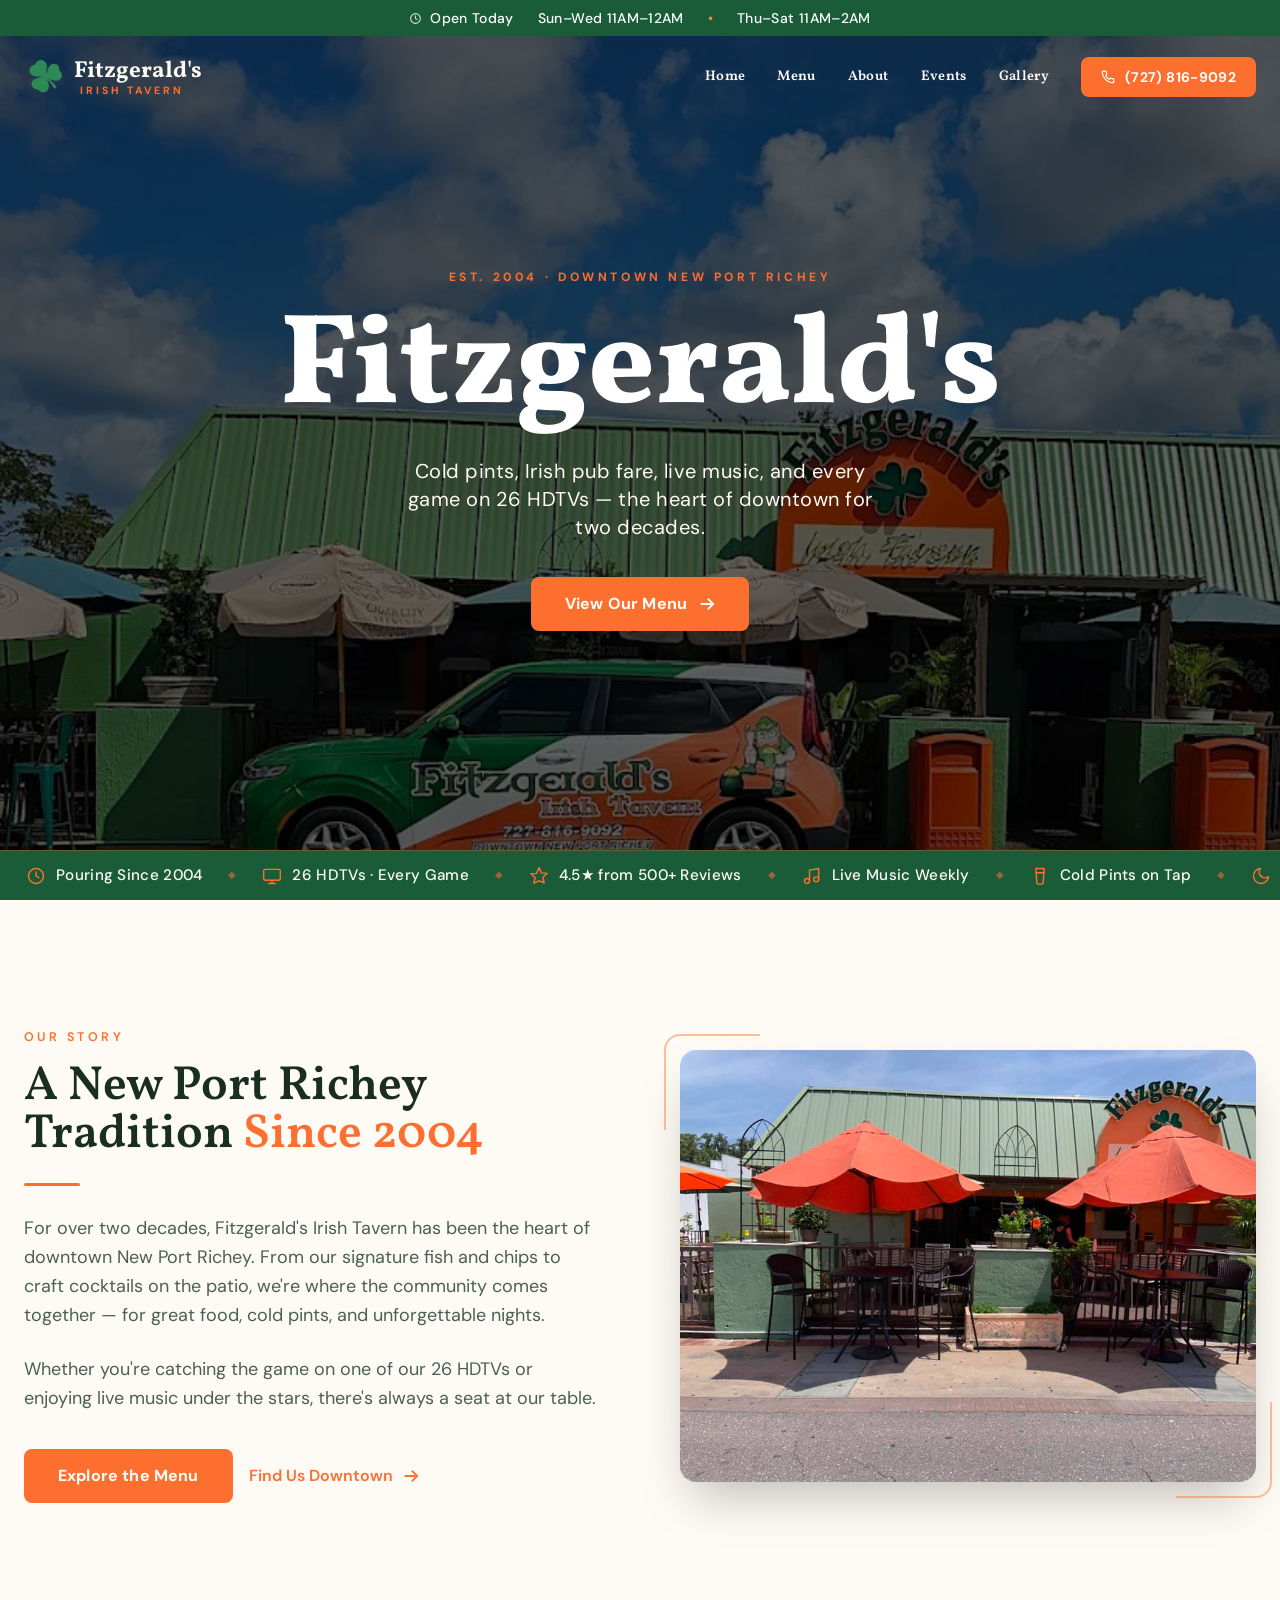
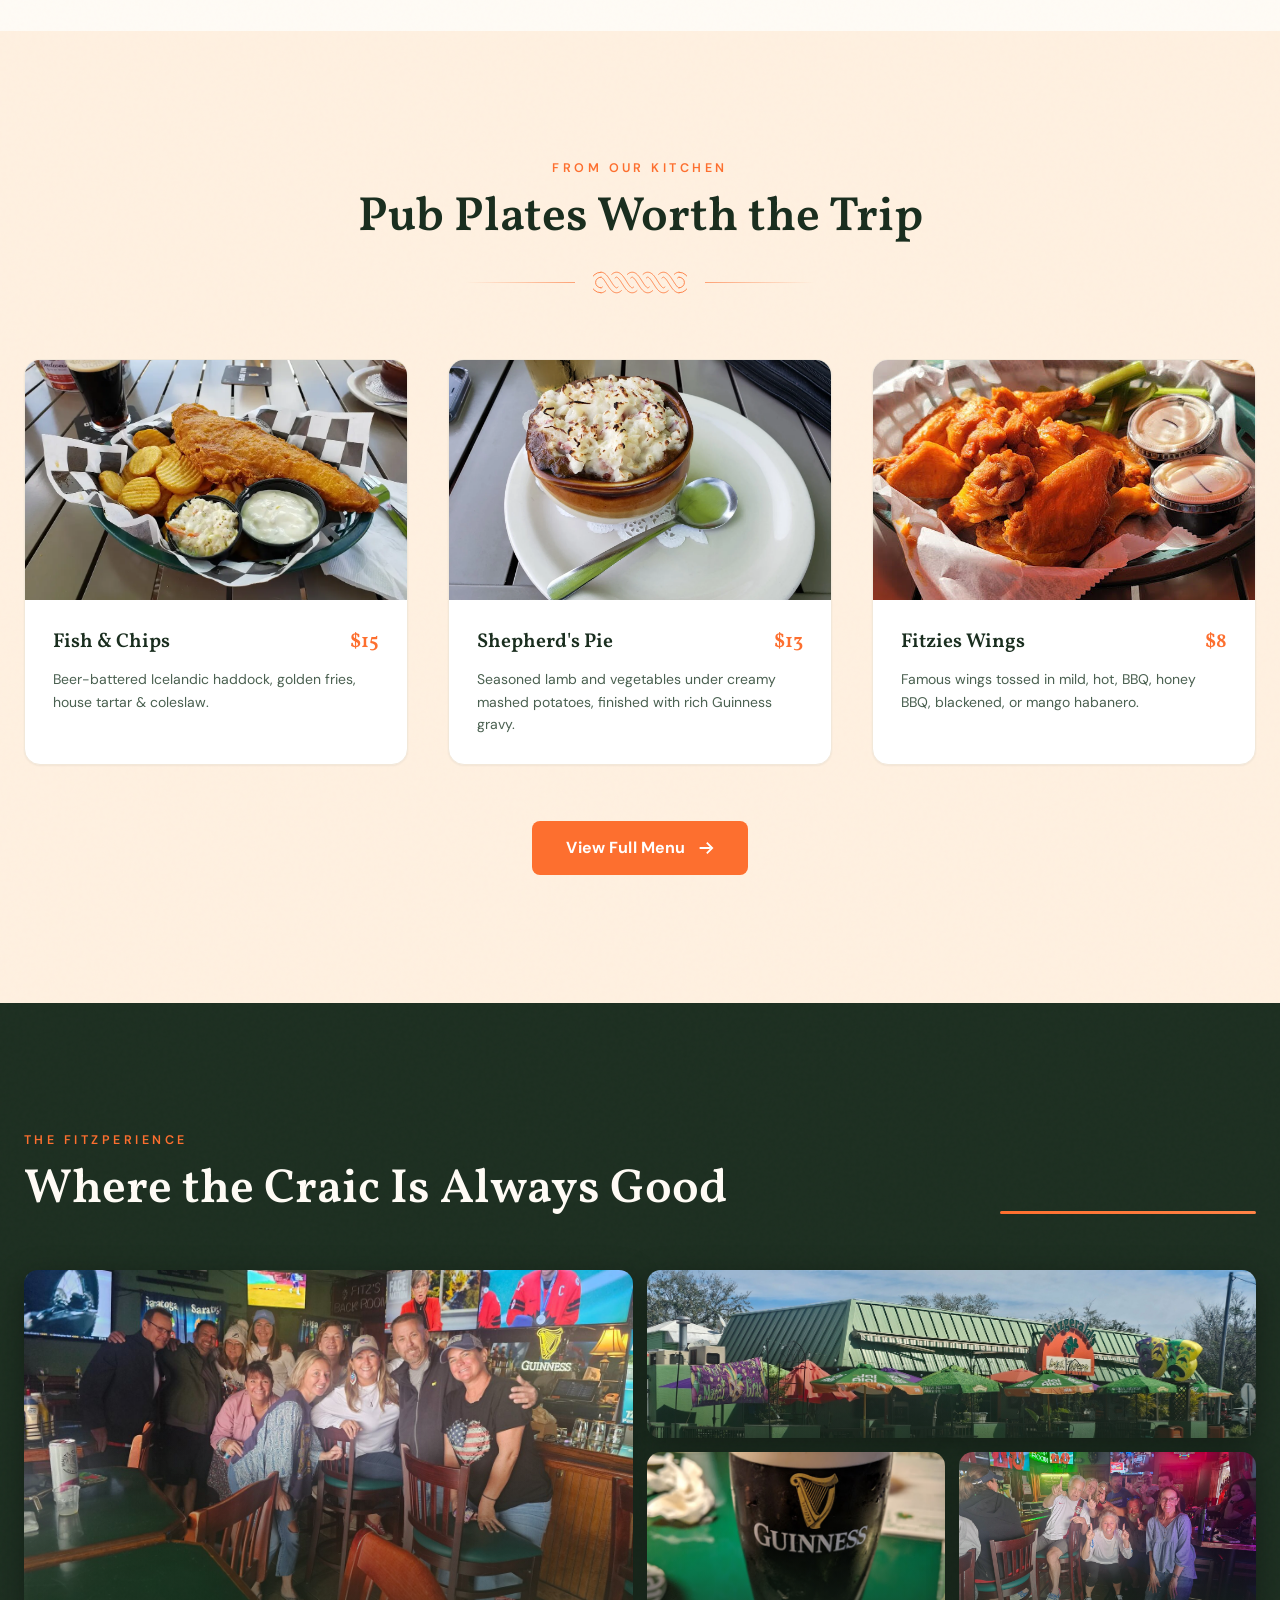
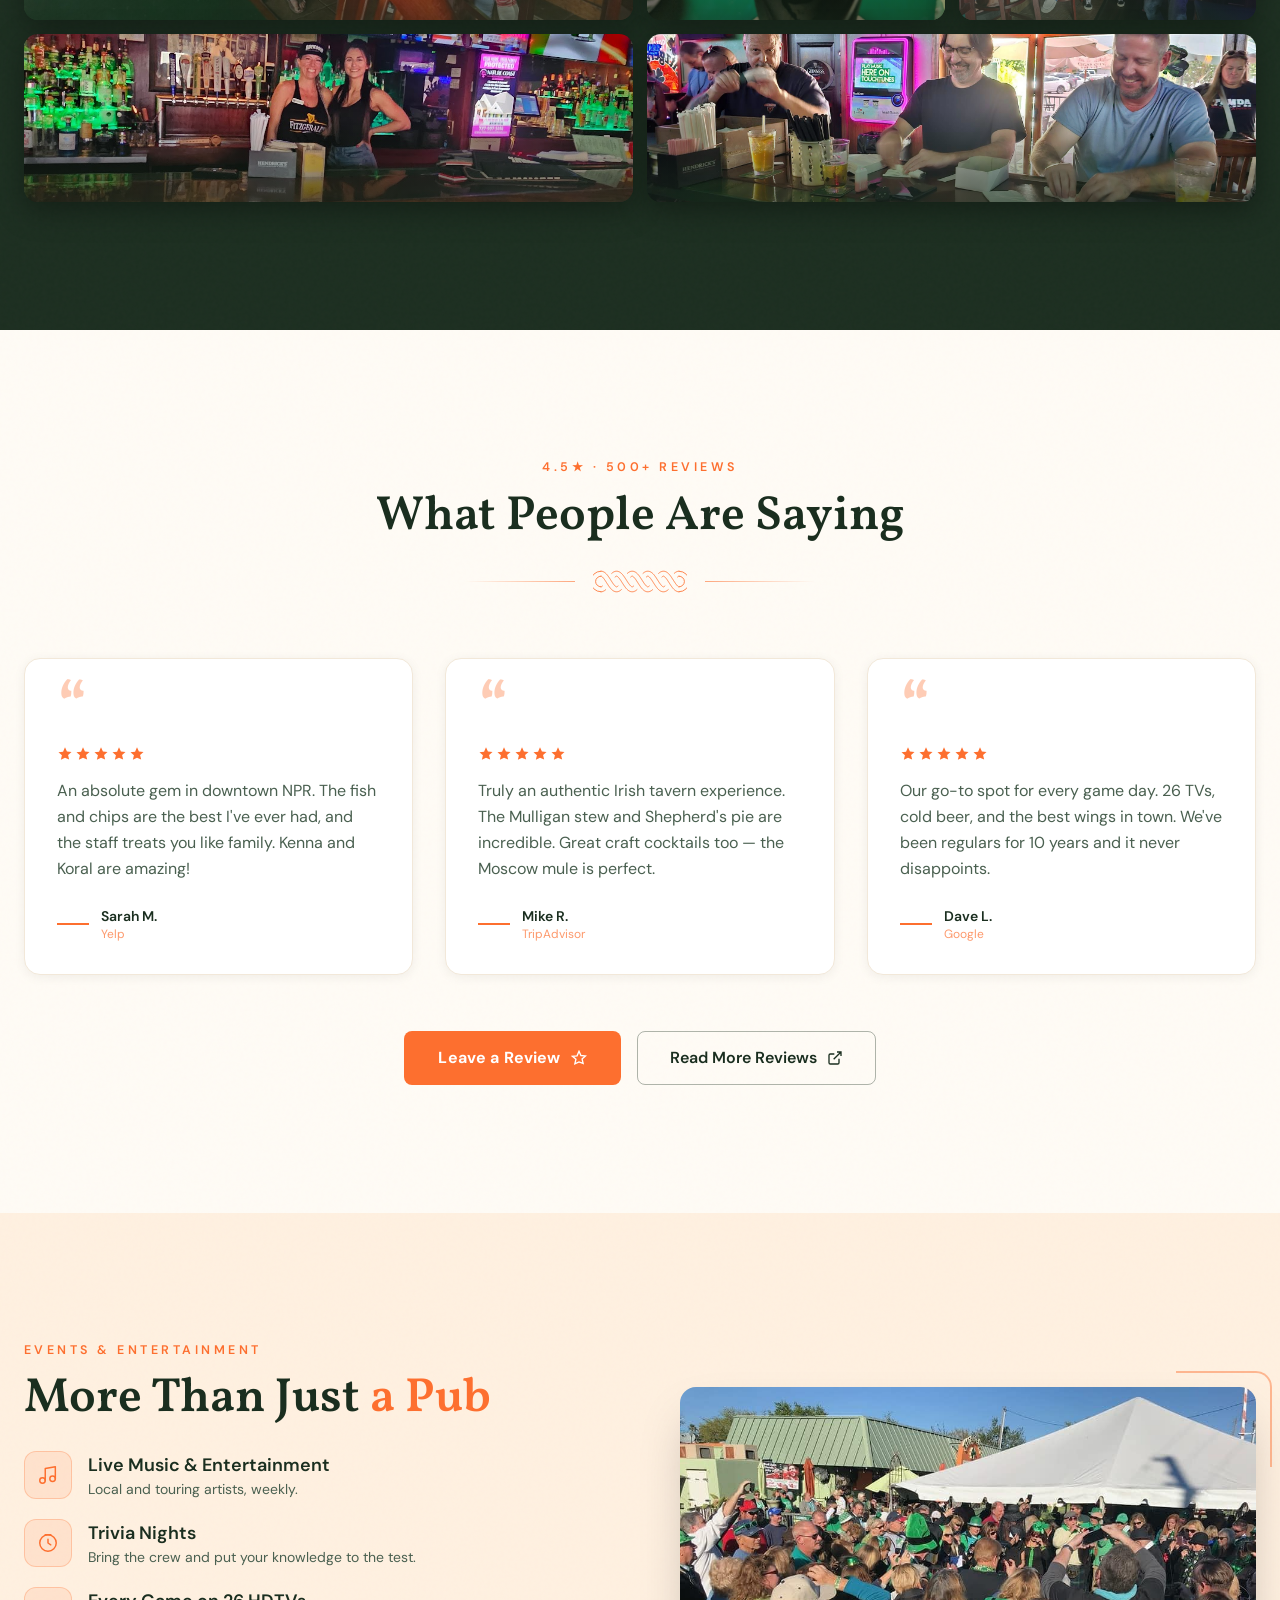
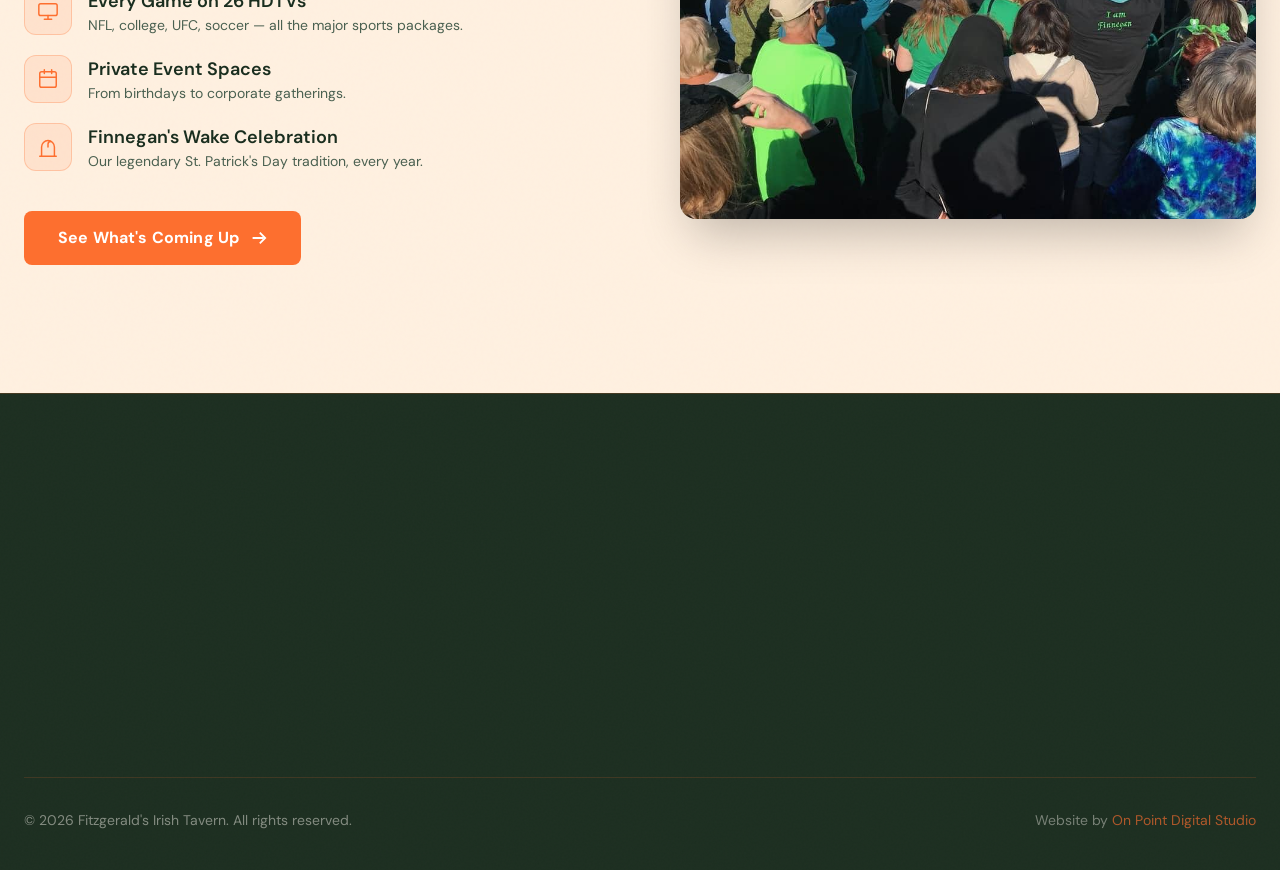
==== commit ab64f52e: "SEO + agentic: add robots.txt (fixes invalid robots), sitemap.xml, llms.txt, canonical + OG/Twitter " ====
--- a/index.html
+++ b/index.html
@@ -6,6 +6,17 @@
   <meta name="viewport" content="width=device-width, initial-scale=1.0">
   <title>Fitzgerald's Irish Tavern | Downtown New Port Richey</title>
   <meta name="description" content="Downtown New Port Richey's authentic Irish tavern since 2004. Great food, cold pints, live music, and 26 HDTVs for every game day.">
+  <link rel="canonical" href="https://fitzgeraldstavern.com/">
+  <meta property="og:type" content="website">
+  <meta property="og:site_name" content="Fitzgerald's Irish Tavern">
+  <meta property="og:title" content="Fitzgerald's Irish Tavern | Downtown New Port Richey">
+  <meta property="og:description" content="Downtown New Port Richey's authentic Irish tavern since 2004. Great food, cold pints, live music, and 26 HDTVs for every game day.">
+  <meta property="og:url" content="https://fitzgeraldstavern.com/">
+  <meta property="og:image" content="https://fitzgeraldstavern.com/assets/Fitz_hero_v2.jpeg">
+  <meta name="twitter:card" content="summary_large_image">
+  <meta name="twitter:title" content="Fitzgerald's Irish Tavern | Downtown New Port Richey">
+  <meta name="twitter:description" content="Downtown New Port Richey's authentic Irish tavern since 2004. Great food, cold pints, live music, and 26 HDTVs for every game day.">
+  <meta name="twitter:image" content="https://fitzgeraldstavern.com/assets/Fitz_hero_v2.jpeg">
 
   <!-- JSON-LD: BarOrPub -->
   <script type="application/ld+json">
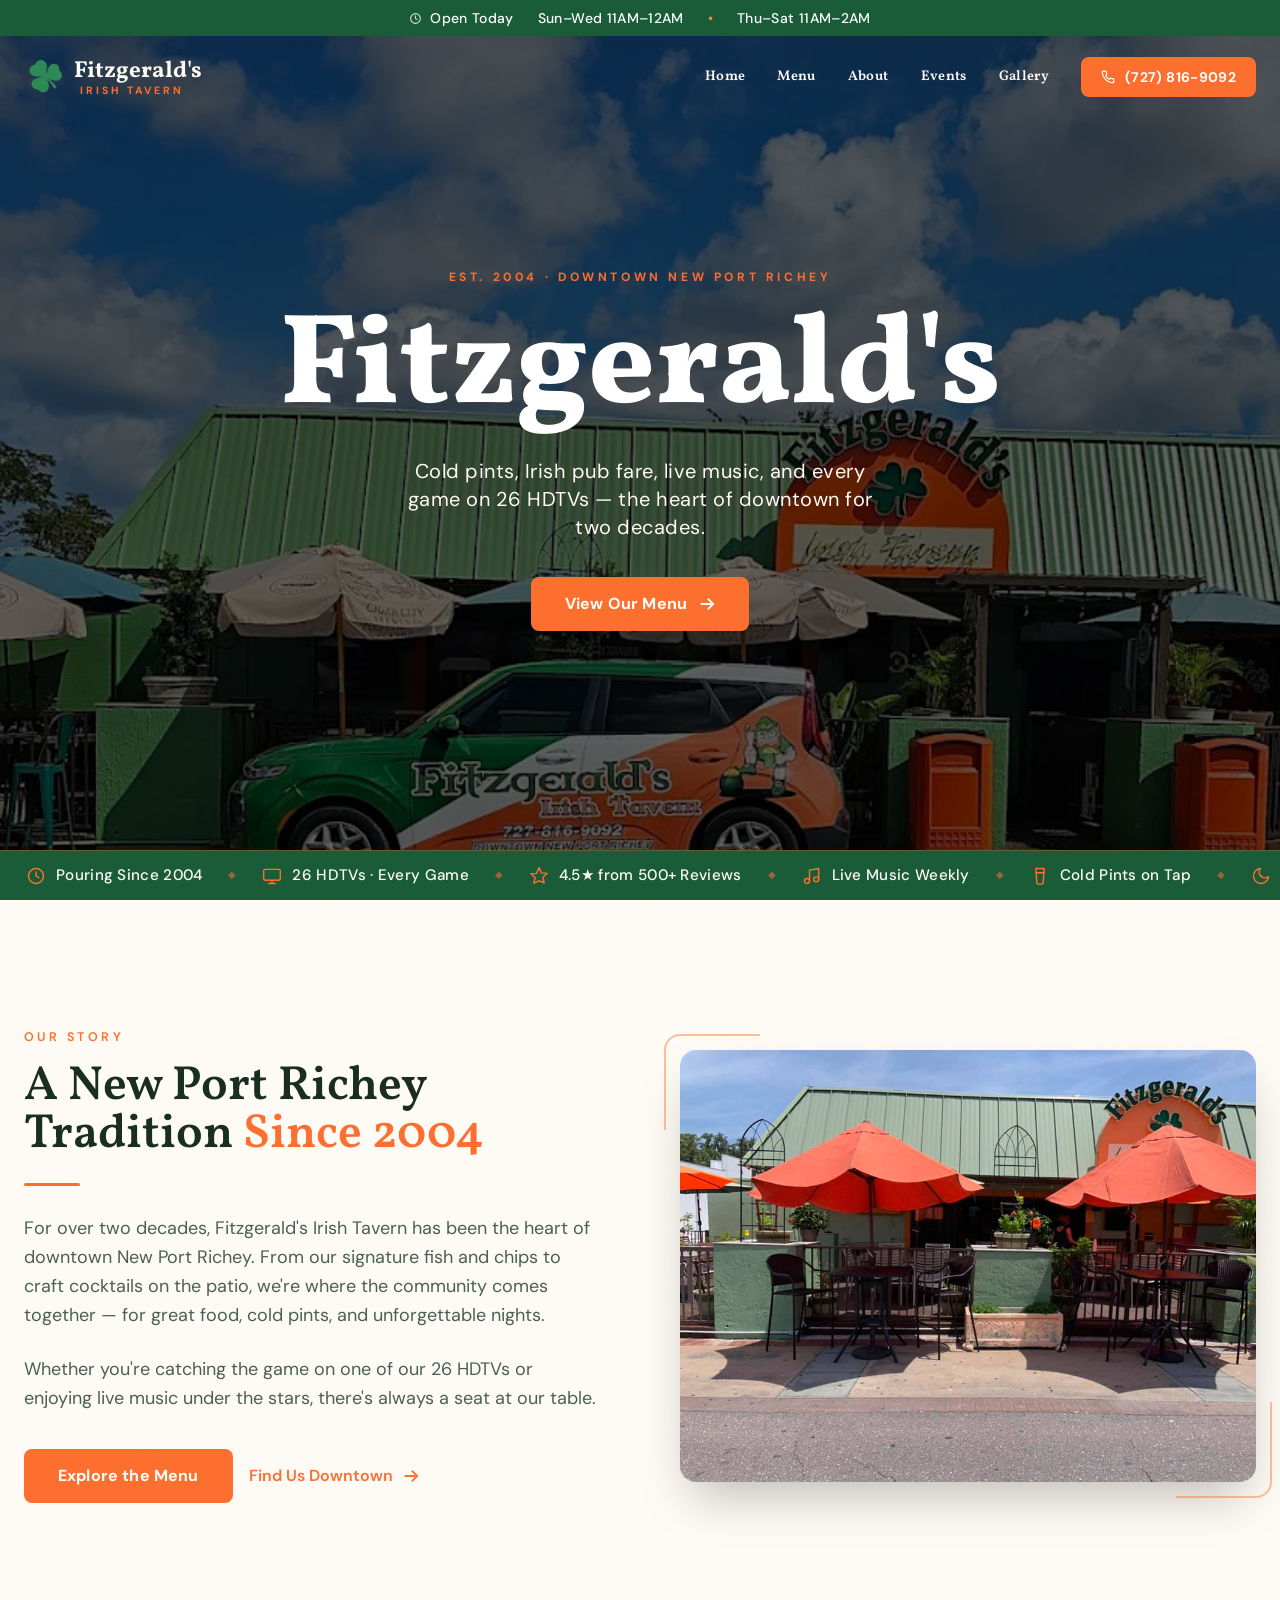
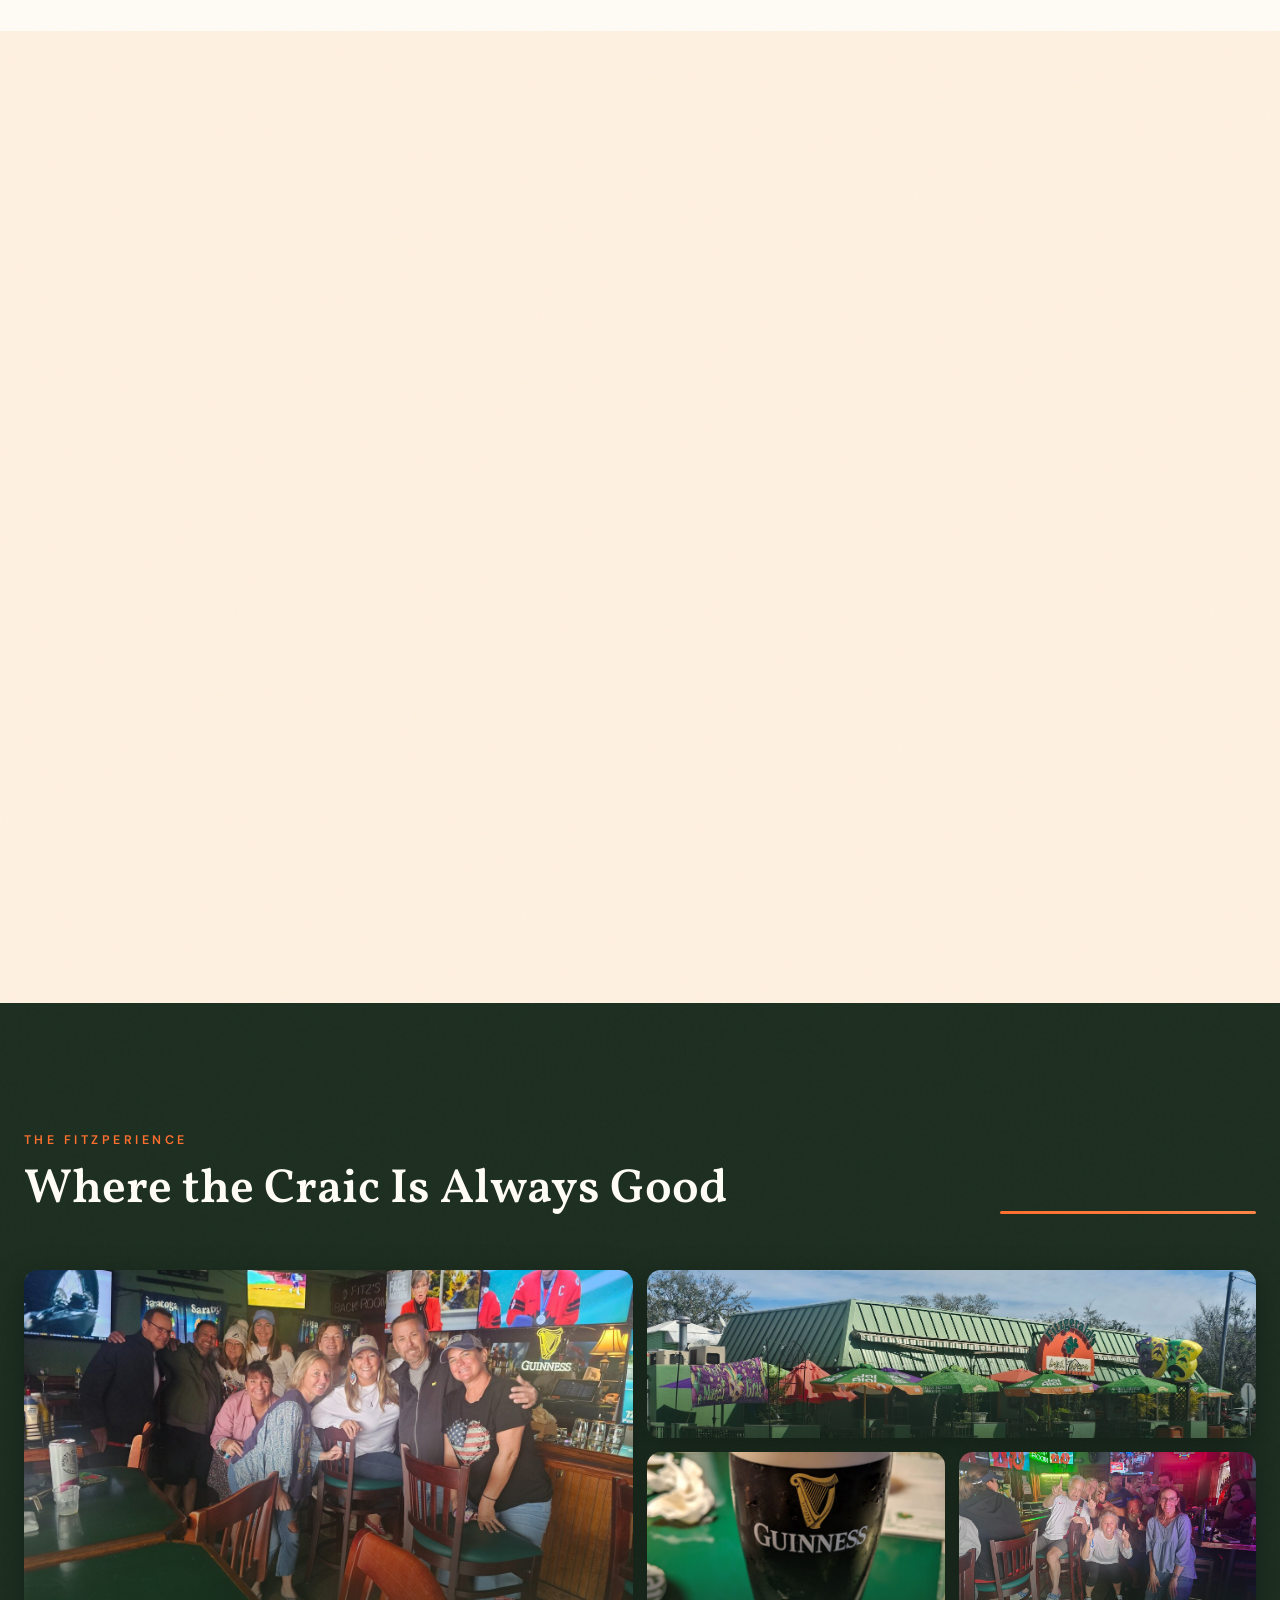
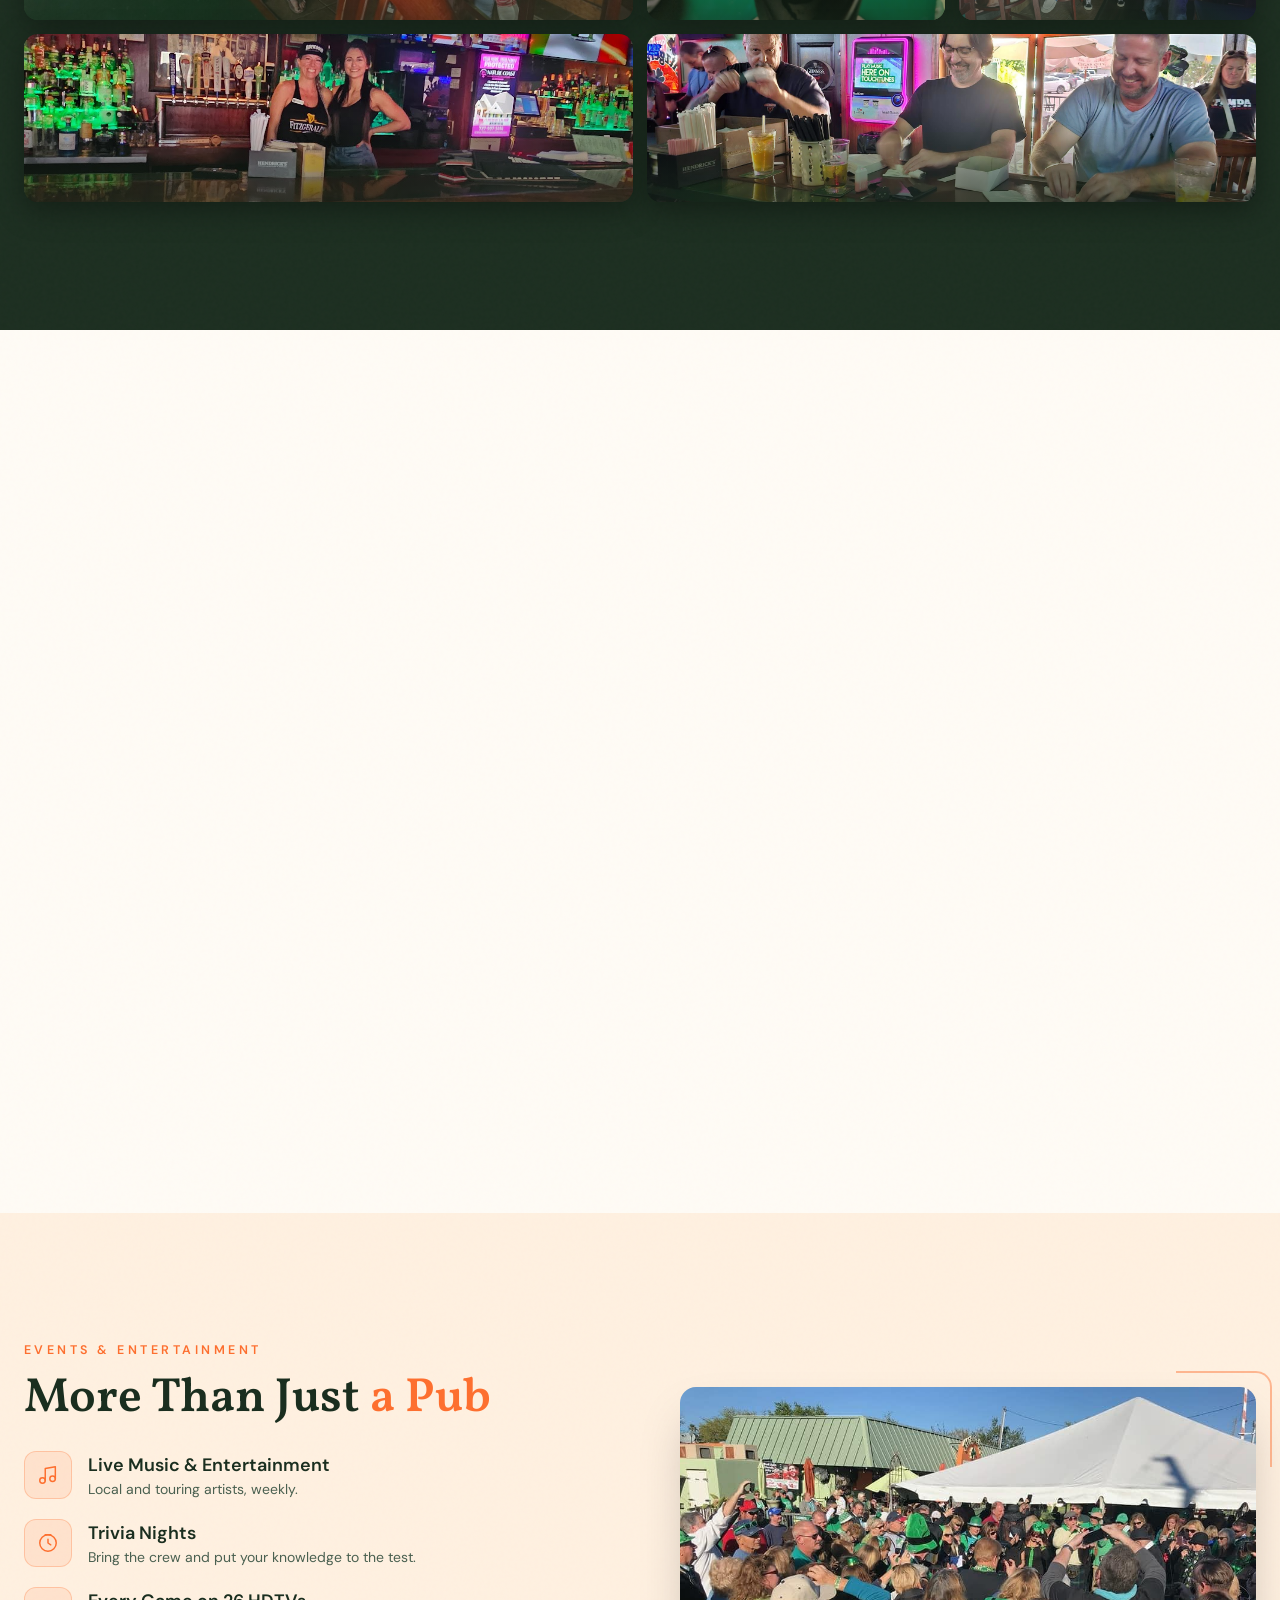
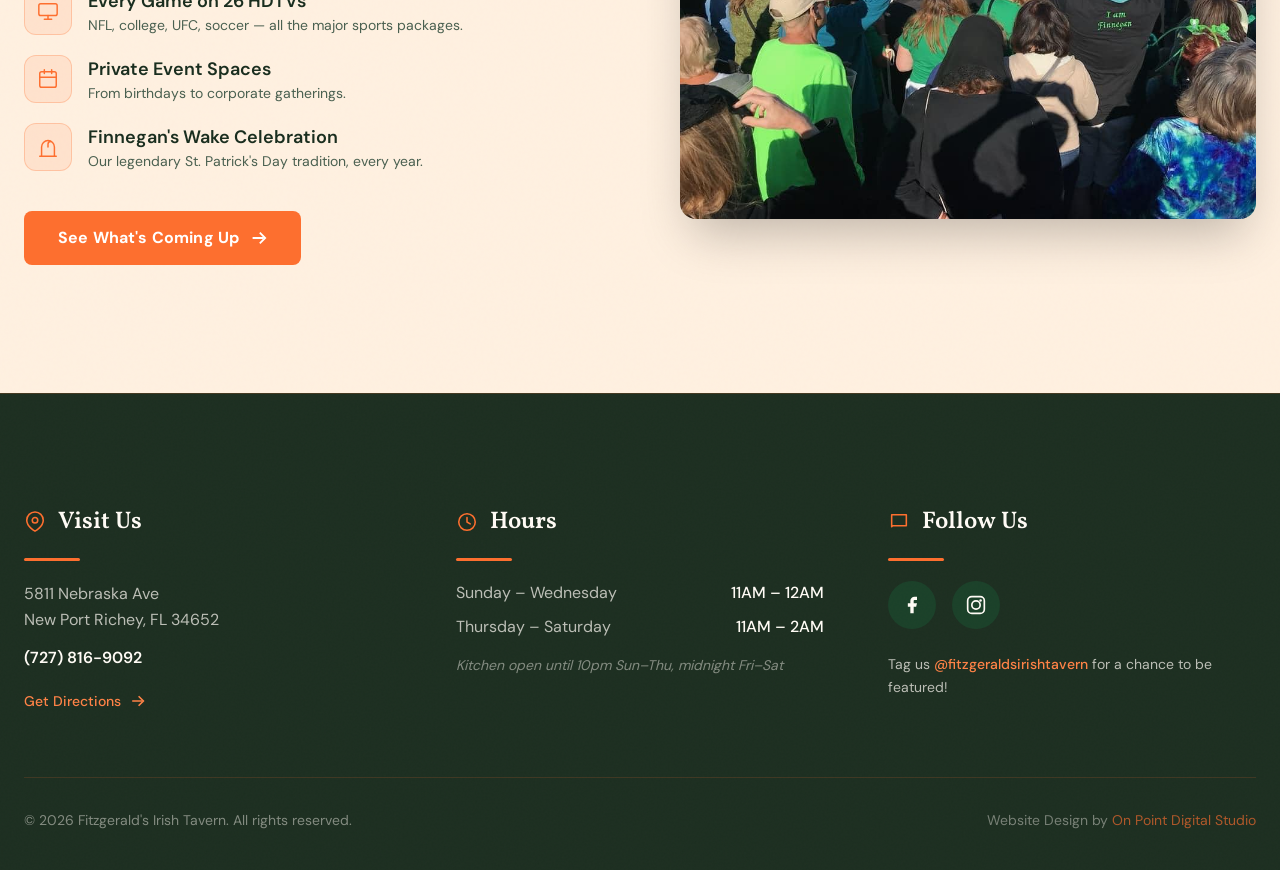
==== commit 21352378: "Standardize footer attribution to "Website Design by On Point Digital Studio" Co-Authored-By: Claude" ====
--- a/index.html
+++ b/index.html
@@ -4,18 +4,18 @@
   <meta charset="UTF-8">
   <link rel="icon" type="image/png" href="favicon.png">
   <meta name="viewport" content="width=device-width, initial-scale=1.0">
-  <title>Fitzgerald's Irish Tavern | Downtown New Port Richey</title>
-  <meta name="description" content="Downtown New Port Richey's authentic Irish tavern since 2004. Great food, cold pints, live music, and 26 HDTVs for every game day.">
+  <title>Fitzgerald’s Irish Tavern | Downtown New Port Richey</title>
+  <meta name="description" content="Downtown New Port Richey’s authentic Irish tavern since 2004. Great food, cold pints, live music, and 26 HDTVs for every game day.">
   <link rel="canonical" href="https://fitzgeraldstavern.com/">
   <meta property="og:type" content="website">
-  <meta property="og:site_name" content="Fitzgerald's Irish Tavern">
-  <meta property="og:title" content="Fitzgerald's Irish Tavern | Downtown New Port Richey">
-  <meta property="og:description" content="Downtown New Port Richey's authentic Irish tavern since 2004. Great food, cold pints, live music, and 26 HDTVs for every game day.">
+  <meta property="og:site_name" content="Fitzgerald’s Irish Tavern">
+  <meta property="og:title" content="Fitzgerald’s Irish Tavern | Downtown New Port Richey">
+  <meta property="og:description" content="Downtown New Port Richey’s authentic Irish tavern since 2004. Great food, cold pints, live music, and 26 HDTVs for every game day.">
   <meta property="og:url" content="https://fitzgeraldstavern.com/">
   <meta property="og:image" content="https://fitzgeraldstavern.com/assets/Fitz_hero_v2.jpeg">
   <meta name="twitter:card" content="summary_large_image">
-  <meta name="twitter:title" content="Fitzgerald's Irish Tavern | Downtown New Port Richey">
-  <meta name="twitter:description" content="Downtown New Port Richey's authentic Irish tavern since 2004. Great food, cold pints, live music, and 26 HDTVs for every game day.">
+  <meta name="twitter:title" content="Fitzgerald’s Irish Tavern | Downtown New Port Richey">
+  <meta name="twitter:description" content="Downtown New Port Richey’s authentic Irish tavern since 2004. Great food, cold pints, live music, and 26 HDTVs for every game day.">
   <meta name="twitter:image" content="https://fitzgeraldstavern.com/assets/Fitz_hero_v2.jpeg">
 
   <!-- JSON-LD: BarOrPub -->
@@ -862,7 +862,7 @@
       <div class="mt-16 pt-8 flex flex-col sm:flex-row justify-between items-center gap-4" style="border-top: 1px solid rgba(253,111,47,0.15);">
         <p class="text-sm" style="color: rgba(255,251,245,0.45);">&copy; 2026 Fitzgerald's Irish Tavern. All rights reserved.</p>
         <p class="text-sm" style="color: rgba(255,251,245,0.40);">
-          Website by <a href="https://onpointfl.com" target="_blank" rel="noopener" class="transition-colors hover:text-orange-hi" style="color: rgba(253,111,47,0.65);">On Point Digital Studio</a>
+          Website Design by <a href="https://onpointfl.com" target="_blank" rel="noopener" class="transition-colors hover:text-orange-hi" style="color: rgba(253,111,47,0.65);">On Point Digital Studio</a>
         </p>
       </div>
     </div>
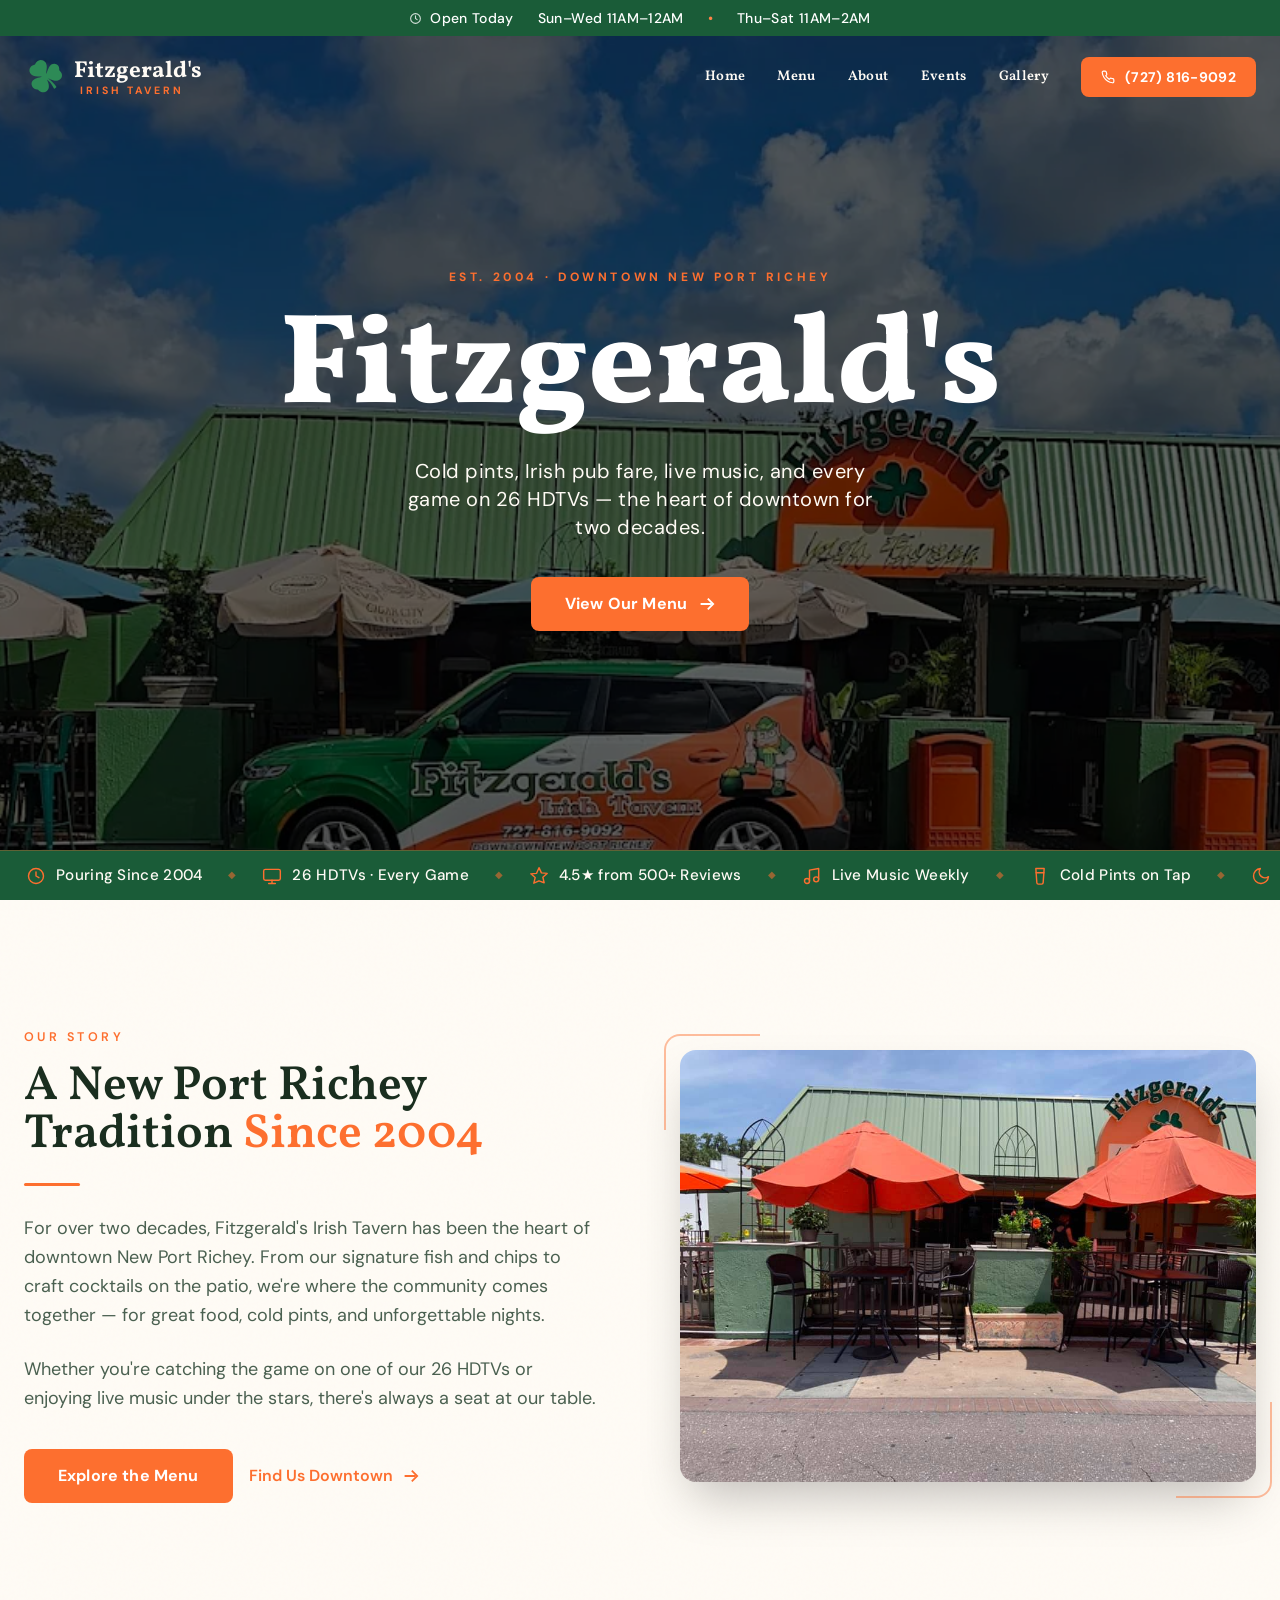
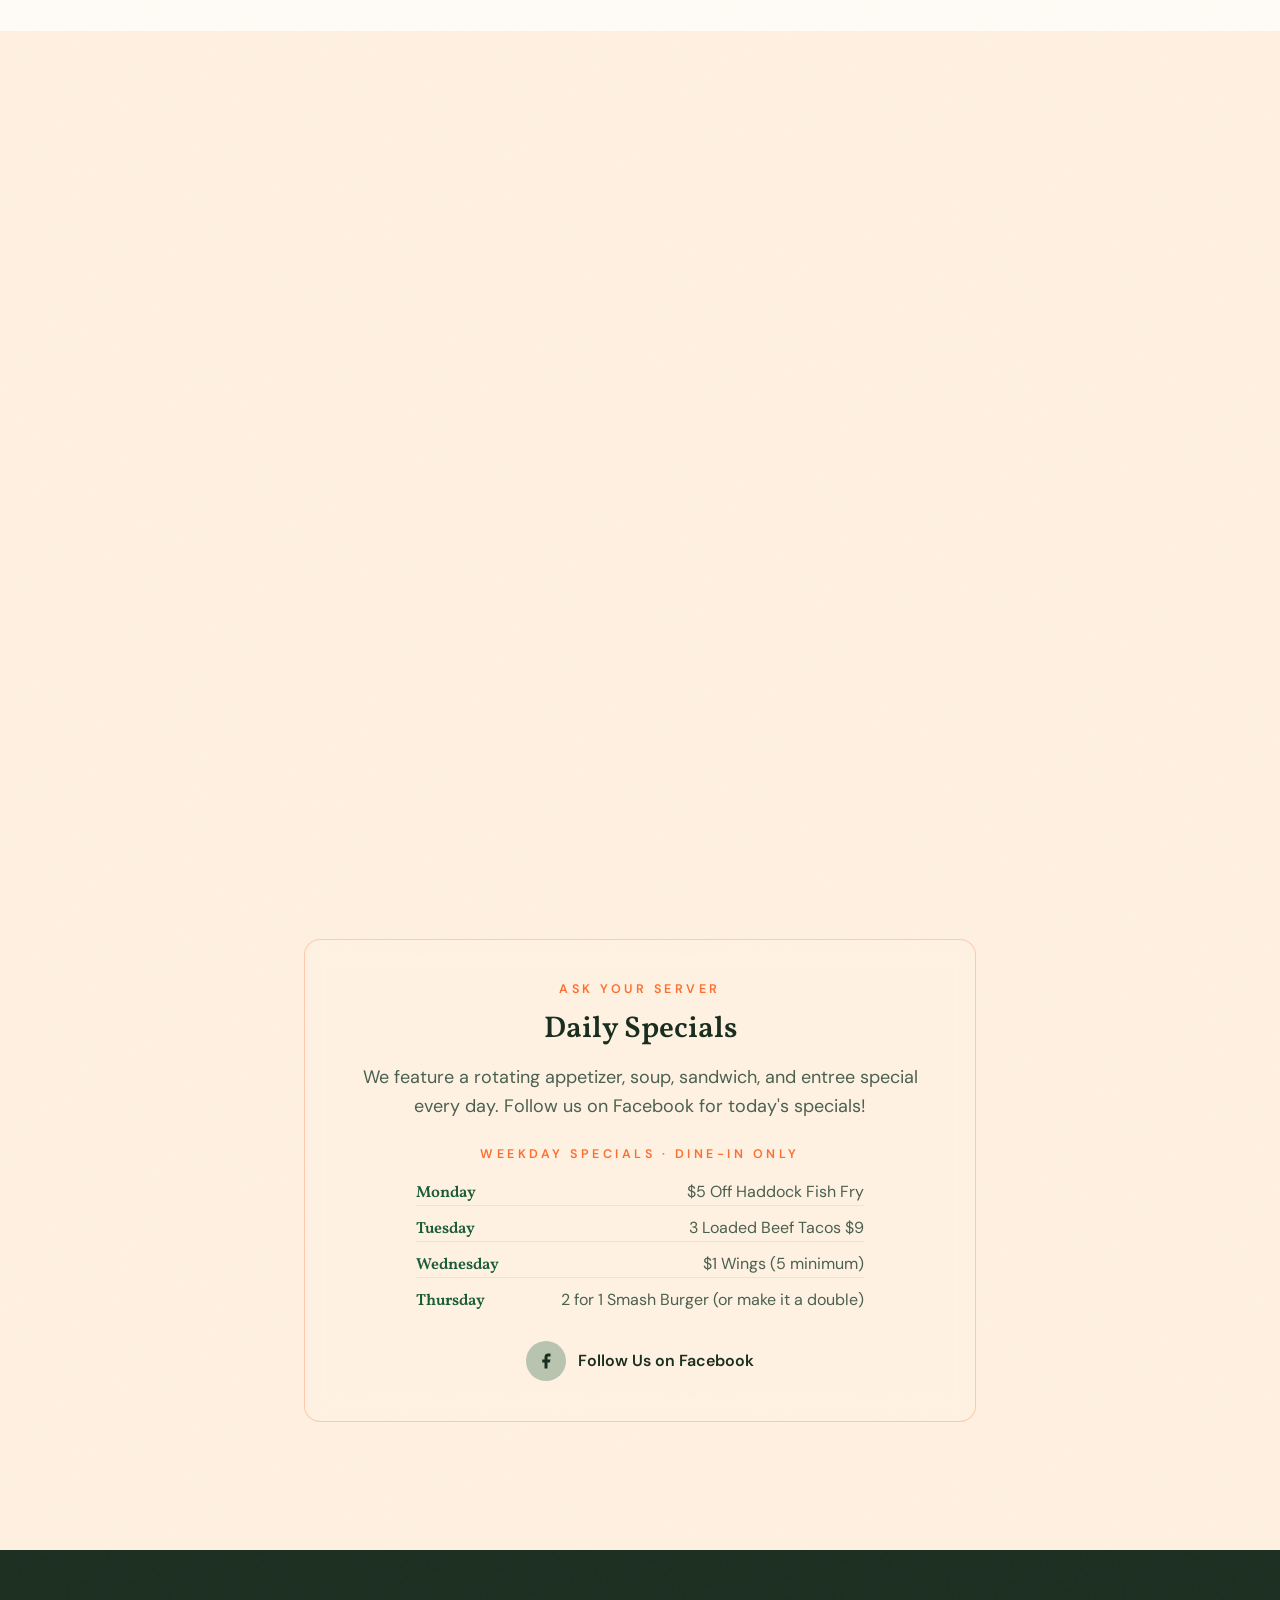
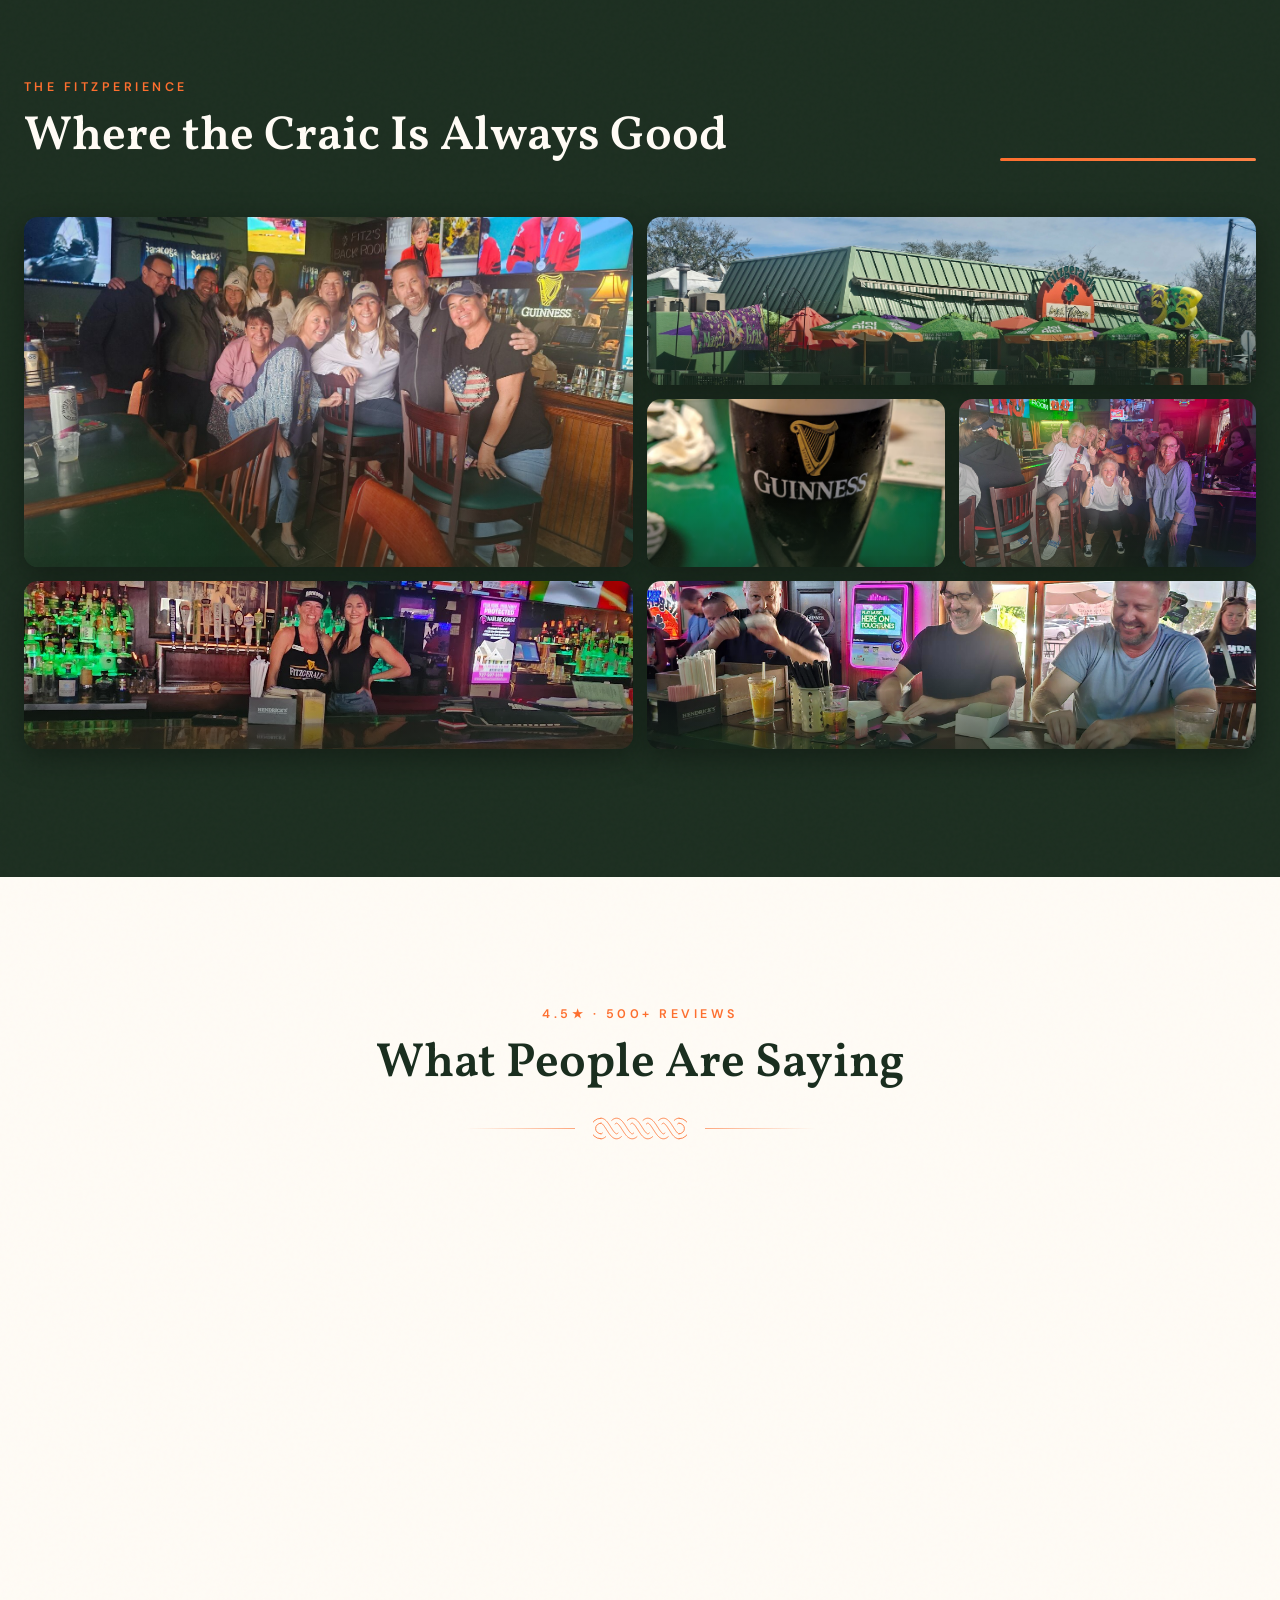
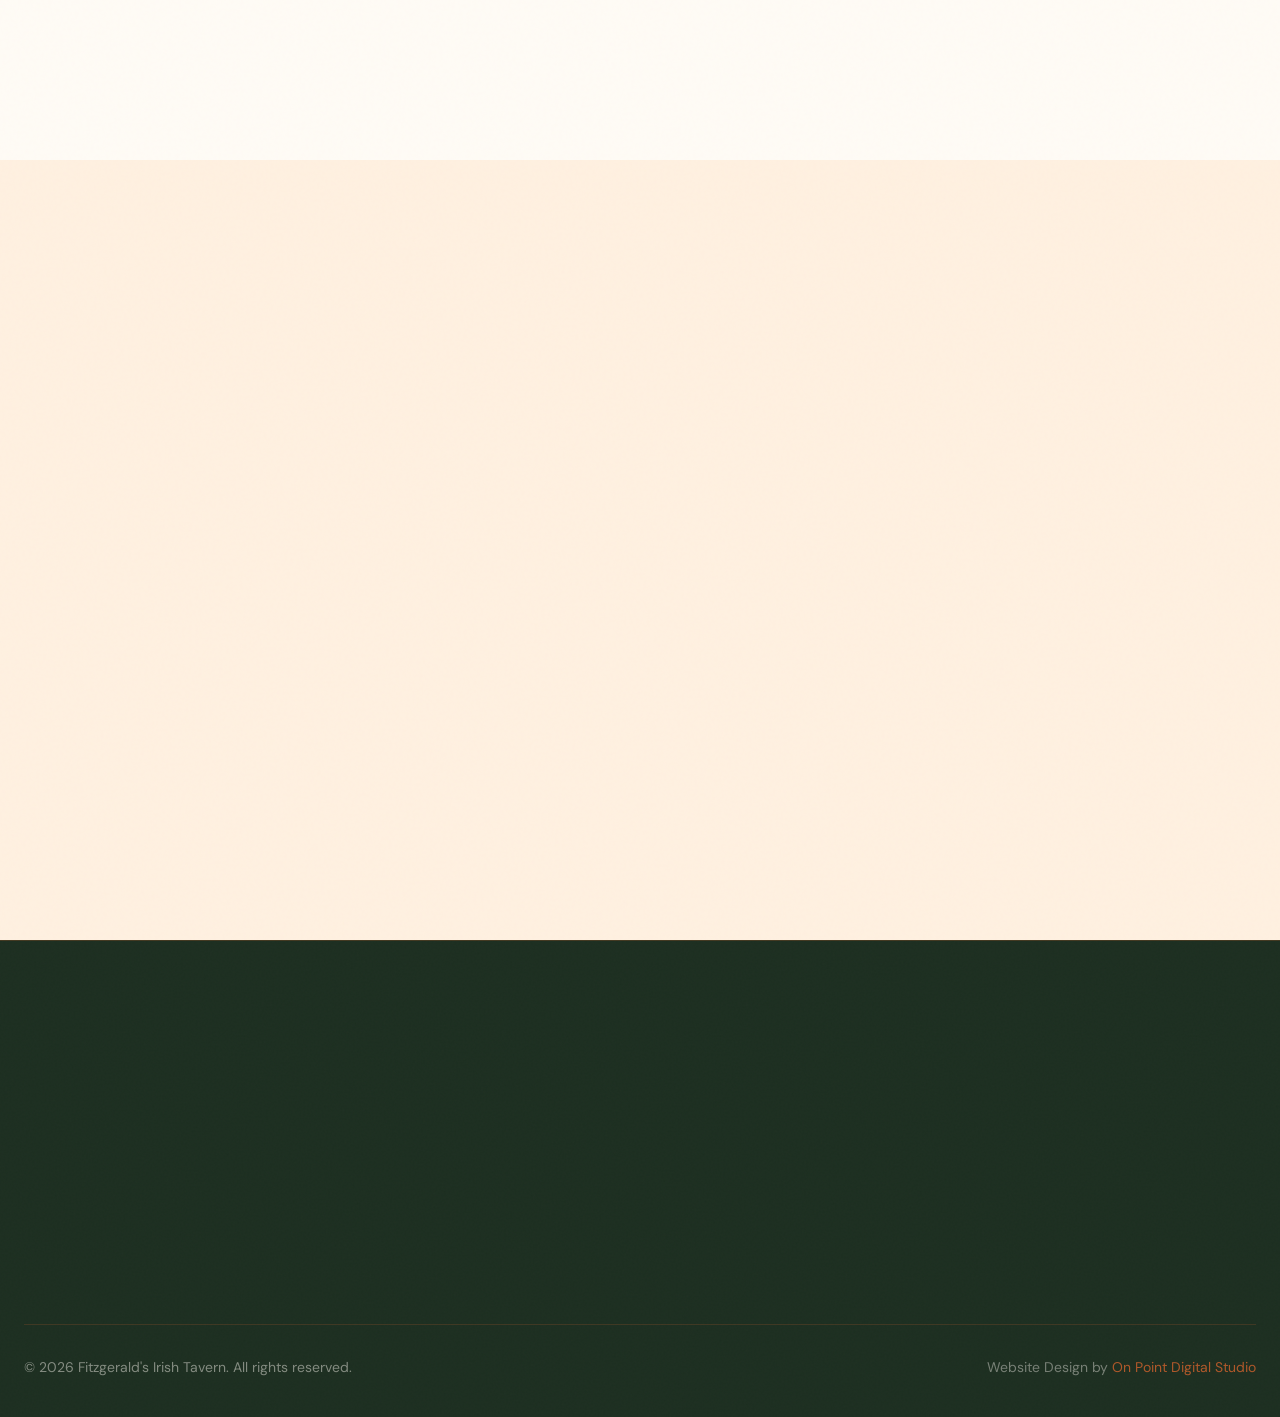
==== commit d21b36d5: "Menu updates + home specials card menu.html: - Weekday specials (Mon-Thu, dine-in only) added to the" ====
--- a/index.html
+++ b/index.html
@@ -613,6 +613,44 @@
           View Full Menu
           <svg width="18" height="18" viewBox="0 0 20 20" fill="none" stroke="currentColor" stroke-width="2"><path d="M4 10h12M12 4l6 6-6 6"/></svg>
         </a>
+      </div>
+
+      <!-- Daily Specials card (mirrors the menu page) -->
+      <div class="max-w-2xl mx-auto mt-16 reveal">
+        <div class="glass rounded-2xl p-8 sm:p-10 text-center" style="border: 1px solid rgba(253,111,47,0.30);">
+          <p class="eyebrow mb-3">Ask Your Server</p>
+          <h3 class="font-display font-800 text-2xl sm:text-3xl mb-4" style="color: var(--text-dark);">Daily Specials</h3>
+          <p class="text-lg leading-relaxed mb-6" style="color: var(--text-muted);">
+            We feature a rotating appetizer, soup, sandwich, and entree special every day. Follow us on Facebook for today's specials!
+          </p>
+
+          <p class="eyebrow mb-4">Weekday Specials &middot; Dine-In Only</p>
+          <ul class="text-left max-w-md mx-auto space-y-2.5 mb-7">
+            <li class="flex items-baseline justify-between gap-4 pb-2.5" style="border-bottom: 1px solid rgba(253,111,47,0.15);">
+              <span class="font-display font-700" style="color: var(--green);">Monday</span>
+              <span class="text-right" style="color: var(--text-muted);">$5 Off Haddock Fish Fry</span>
+            </li>
+            <li class="flex items-baseline justify-between gap-4 pb-2.5" style="border-bottom: 1px solid rgba(253,111,47,0.15);">
+              <span class="font-display font-700" style="color: var(--green);">Tuesday</span>
+              <span class="text-right" style="color: var(--text-muted);">3 Loaded Beef Tacos $9</span>
+            </li>
+            <li class="flex items-baseline justify-between gap-4 pb-2.5" style="border-bottom: 1px solid rgba(253,111,47,0.15);">
+              <span class="font-display font-700" style="color: var(--green);">Wednesday</span>
+              <span class="text-right" style="color: var(--text-muted);">$1 Wings (5 minimum)</span>
+            </li>
+            <li class="flex items-baseline justify-between gap-4 pb-1">
+              <span class="font-display font-700" style="color: var(--green);">Thursday</span>
+              <span class="text-right" style="color: var(--text-muted);">2 for 1 Smash Burger (or make it a double)</span>
+            </li>
+          </ul>
+
+          <a href="https://www.facebook.com/fitzgeraldsirishtavern/" target="_blank" rel="noopener noreferrer" class="inline-flex items-center gap-3 font-semibold group cursor-pointer" style="color: var(--text-dark);">
+            <span class="w-10 h-10 rounded-full flex items-center justify-center transition-all duration-300" style="background: rgba(26,92,56,0.30);">
+              <svg width="18" height="18" fill="currentColor" viewBox="0 0 24 24"><path d="M18 2h-3a5 5 0 00-5 5v3H7v4h3v8h4v-8h3l1-4h-4V7a1 1 0 011-1h3z"/></svg>
+            </span>
+            Follow Us on Facebook
+          </a>
+        </div>
       </div>
     </div>
   </section>
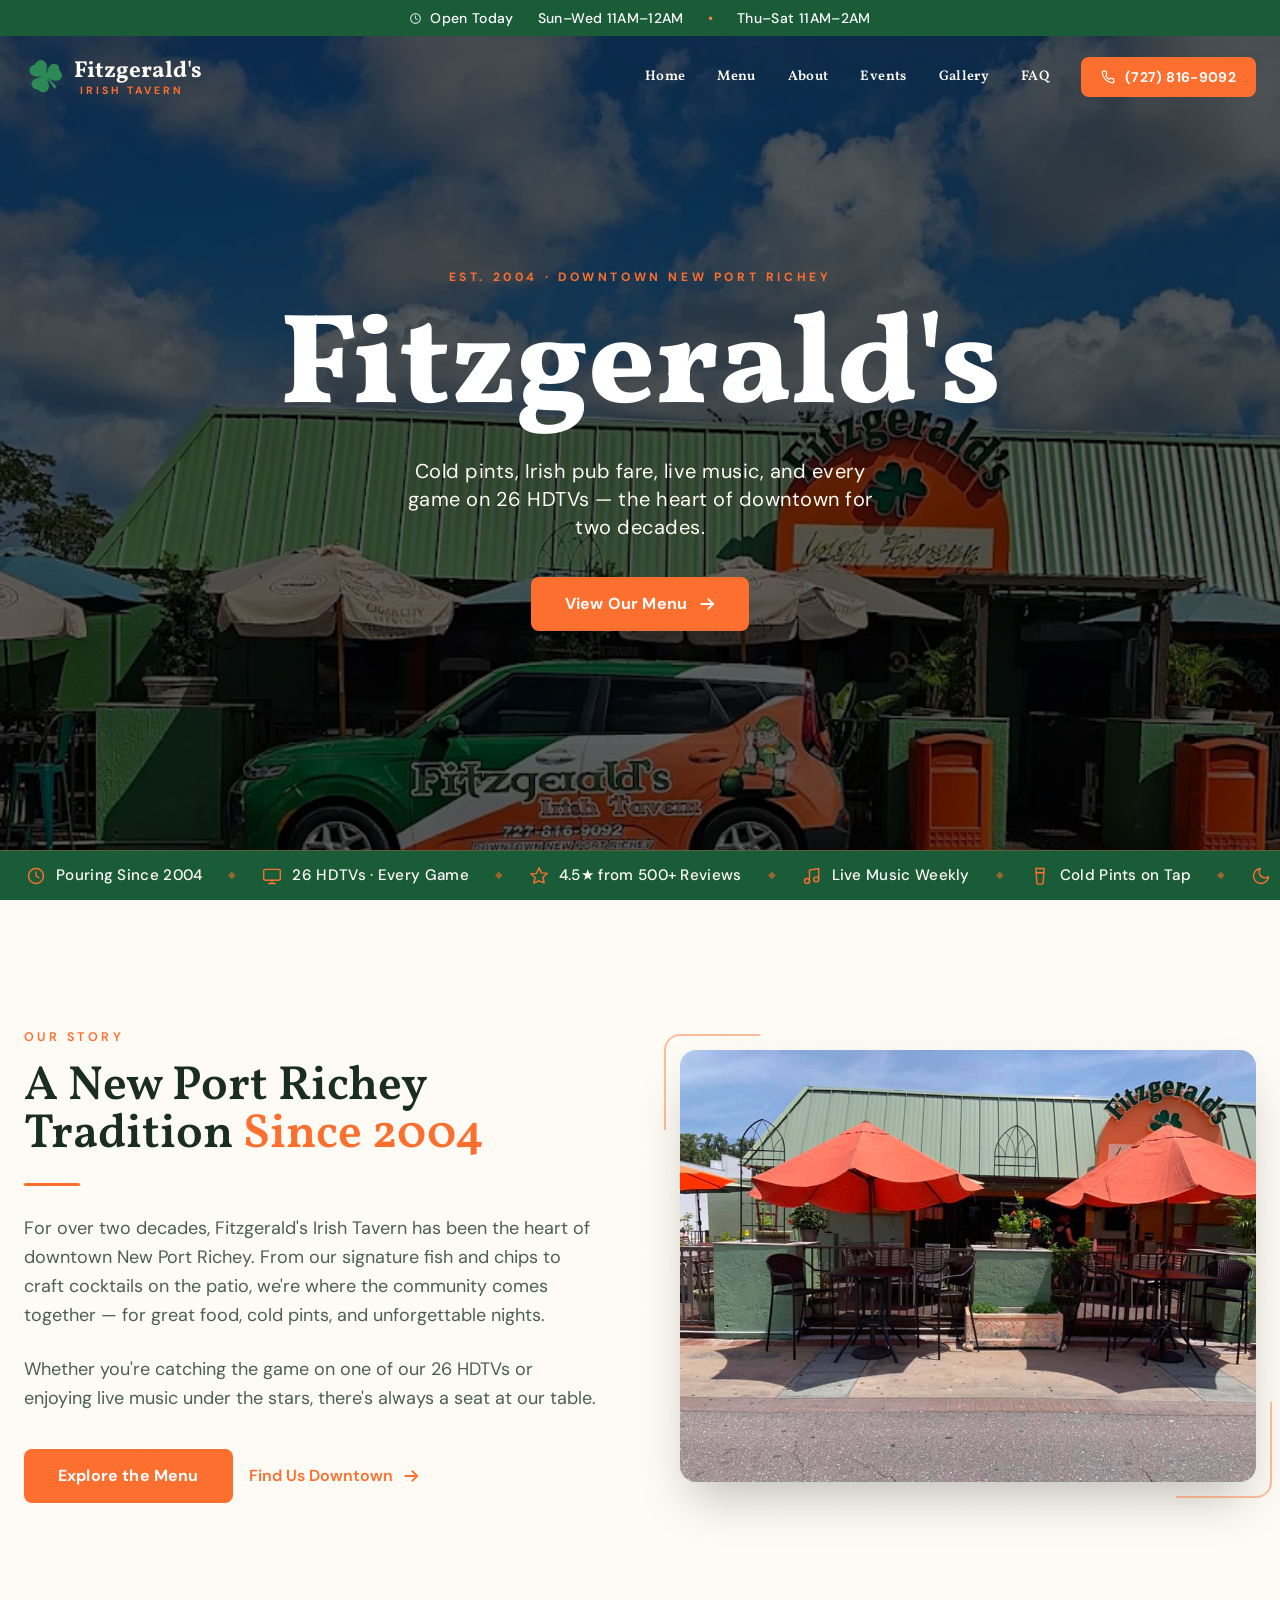
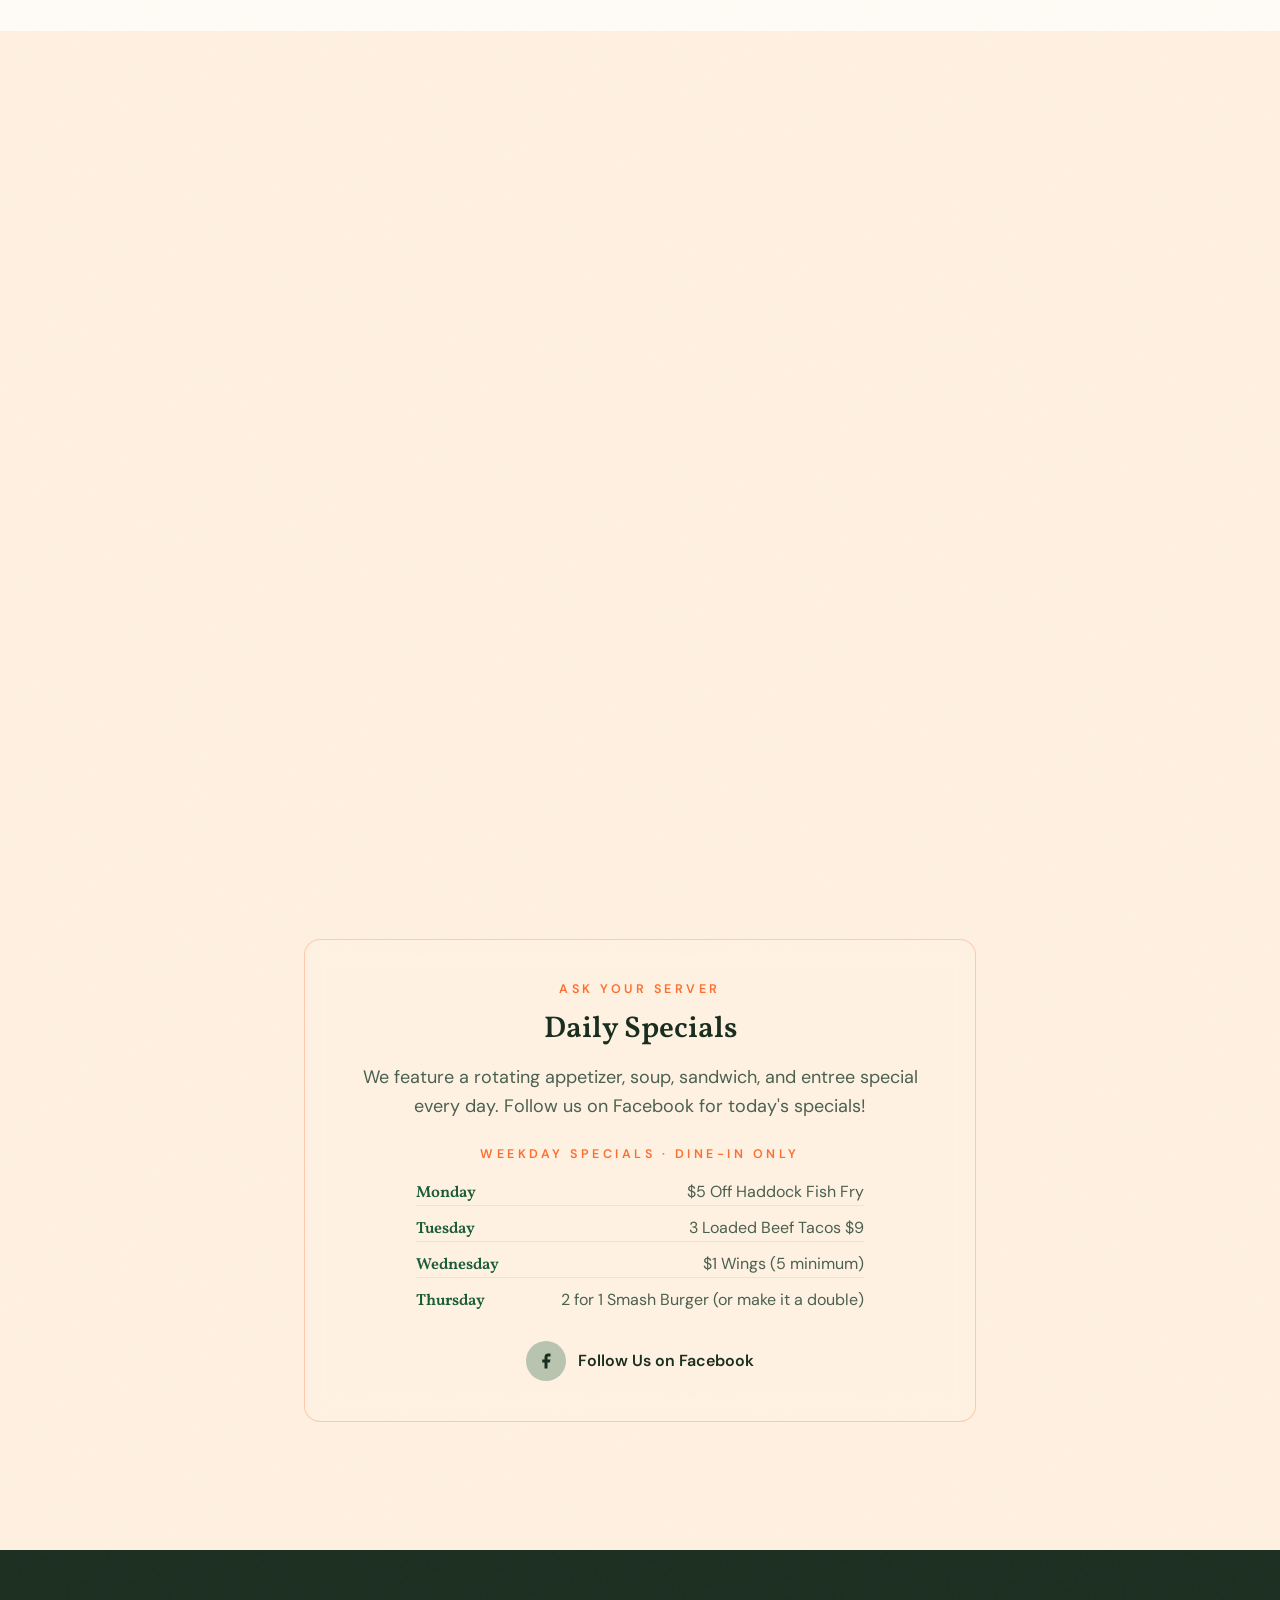
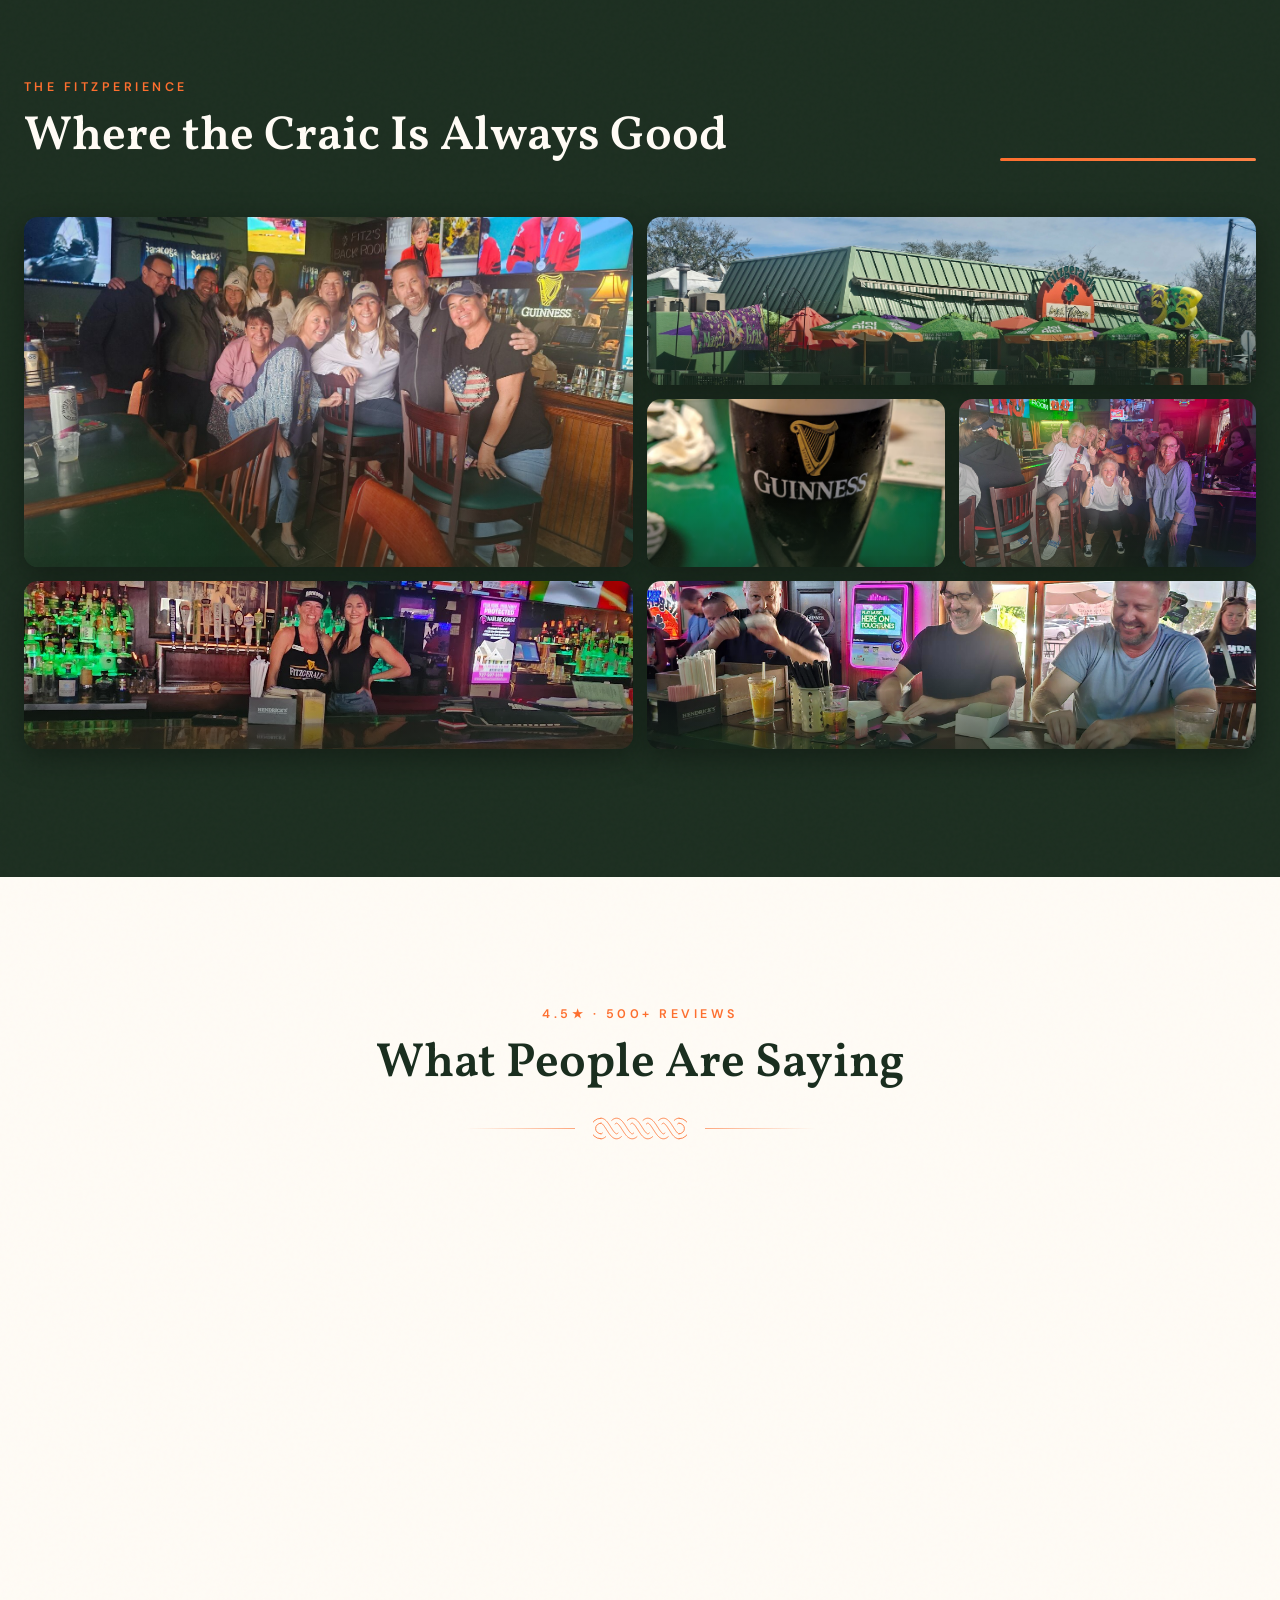
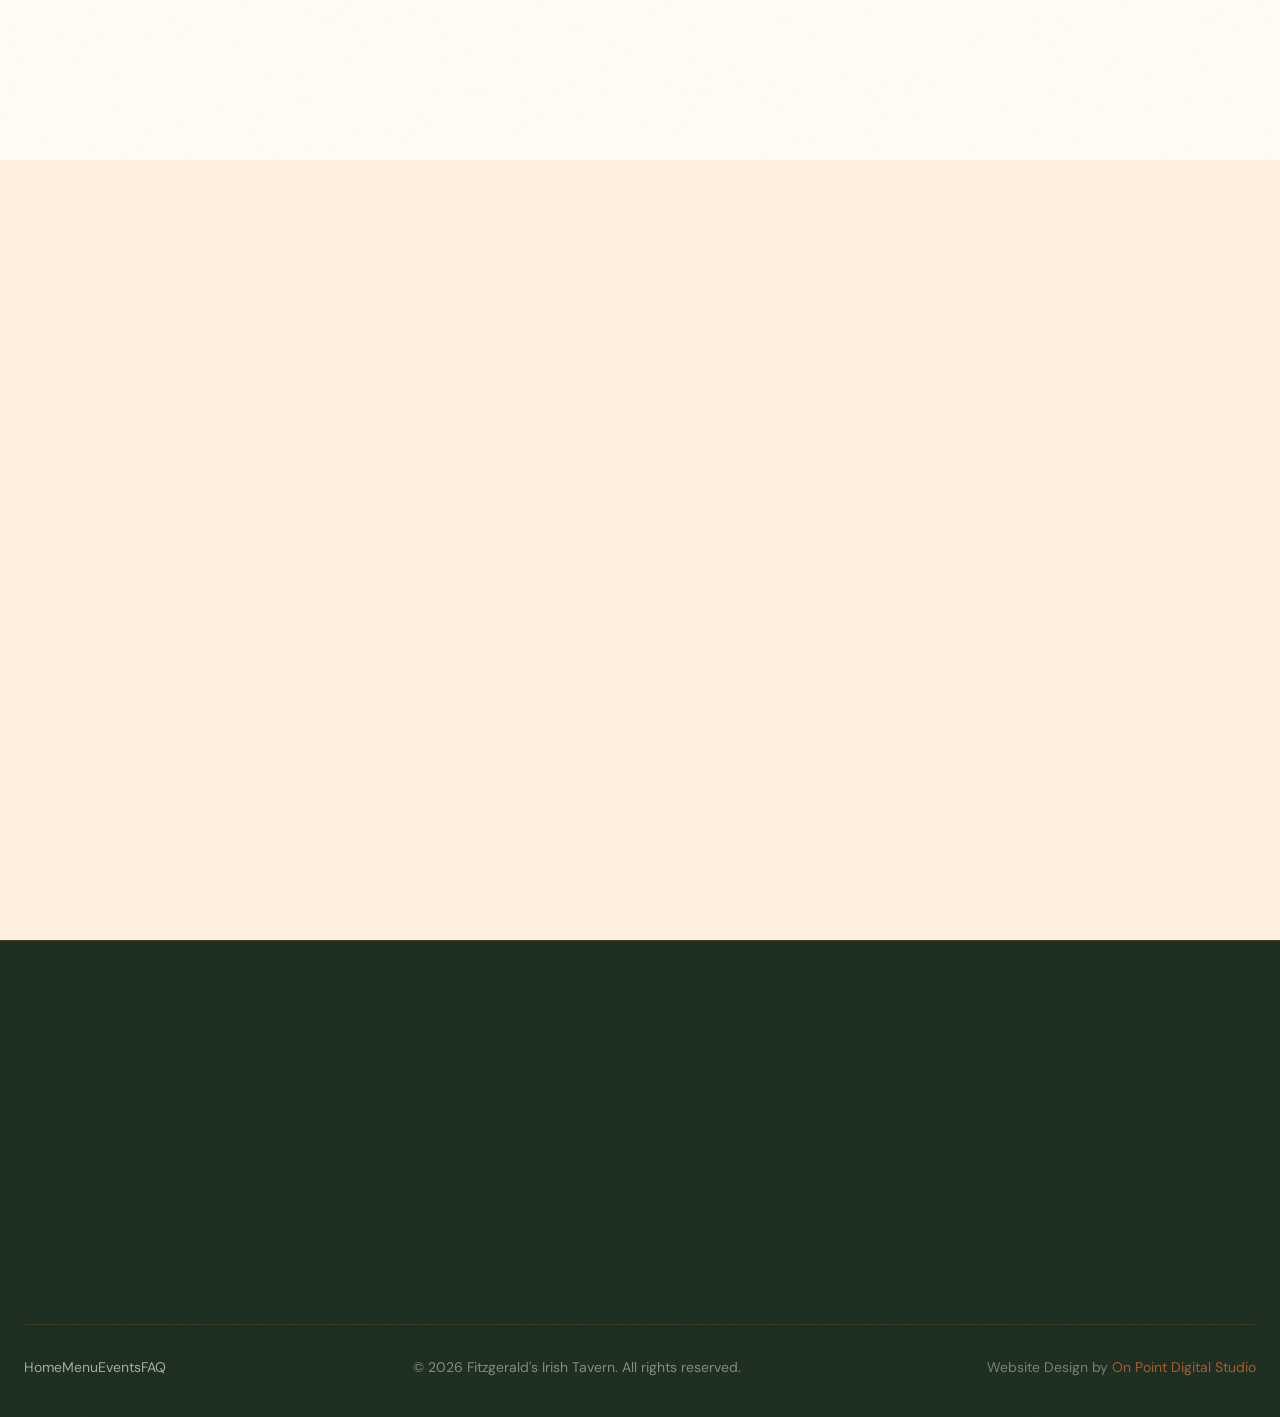
==== commit 2374144b: "Add FAQ page; remove internal client documents from the public site FAQ: New /faq.html with 12 Q&As " ====
--- a/index.html
+++ b/index.html
@@ -462,6 +462,7 @@
         <a href="#about" class="nav-link text-cream hover:text-orange-hi transition-colors duration-300 font-medium text-sm tracking-wide">About</a>
         <a href="events.html" class="nav-link text-cream hover:text-orange-hi transition-colors duration-300 font-medium text-sm tracking-wide">Events</a>
         <a href="#gallery" class="nav-link text-cream hover:text-orange-hi transition-colors duration-300 font-medium text-sm tracking-wide">Gallery</a>
+        <a href="faq.html" class="nav-link text-cream hover:text-orange-hi transition-colors duration-300 font-medium text-sm tracking-wide">FAQ</a>
         <a href="tel:+17278169092" class="btn-orange !py-2.5 !px-5 text-sm tracking-wide">
           <svg width="14" height="14" fill="none" stroke="currentColor" stroke-width="2" viewBox="0 0 24 24" stroke-linecap="round"><path d="M22 16.92v3a2 2 0 01-2.18 2 19.79 19.79 0 01-8.63-3.07 19.5 19.5 0 01-6-6 19.79 19.79 0 01-3.07-8.67A2 2 0 014.11 2h3a2 2 0 012 1.72c.127.96.361 1.903.7 2.81a2 2 0 01-.45 2.11L8.09 9.91a16 16 0 006 6l1.27-1.27a2 2 0 012.11-.45c.907.339 1.85.573 2.81.7A2 2 0 0122 16.92z"/></svg>
           (727) 816-9092
@@ -489,6 +490,7 @@
     <a href="#about" class="text-3xl font-display font-bold tracking-wide" onclick="closeMobile()">About</a>
     <a href="events.html" class="text-3xl font-display font-bold tracking-wide">Events</a>
     <a href="#gallery" class="text-3xl font-display font-bold tracking-wide" onclick="closeMobile()">Gallery</a>
+    <a href="faq.html" class="text-3xl font-display font-bold tracking-wide">FAQ</a>
     <a href="tel:+17278169092" class="mt-2 text-xl font-body font-semibold tracking-wide" style="color: var(--orange-hi);" onclick="closeMobile()">(727) 816-9092</a>
   </div>
 
@@ -898,6 +900,12 @@
 
       <!-- Bottom bar -->
       <div class="mt-16 pt-8 flex flex-col sm:flex-row justify-between items-center gap-4" style="border-top: 1px solid rgba(253,111,47,0.15);">
+        <div class="flex flex-wrap items-center justify-center gap-x-5 gap-y-2 text-sm">
+          <a href="index.html" class="transition-colors hover:text-orange-hi" style="color: rgba(255,251,245,0.60);">Home</a>
+          <a href="menu.html" class="transition-colors hover:text-orange-hi" style="color: rgba(255,251,245,0.60);">Menu</a>
+          <a href="events.html" class="transition-colors hover:text-orange-hi" style="color: rgba(255,251,245,0.60);">Events</a>
+          <a href="faq.html" class="transition-colors hover:text-orange-hi" style="color: rgba(255,251,245,0.60);">FAQ</a>
+        </div>
         <p class="text-sm" style="color: rgba(255,251,245,0.45);">&copy; 2026 Fitzgerald's Irish Tavern. All rights reserved.</p>
         <p class="text-sm" style="color: rgba(255,251,245,0.40);">
           Website Design by <a href="https://onpointfl.com" target="_blank" rel="noopener" class="transition-colors hover:text-orange-hi" style="color: rgba(253,111,47,0.65);">On Point Digital Studio</a>
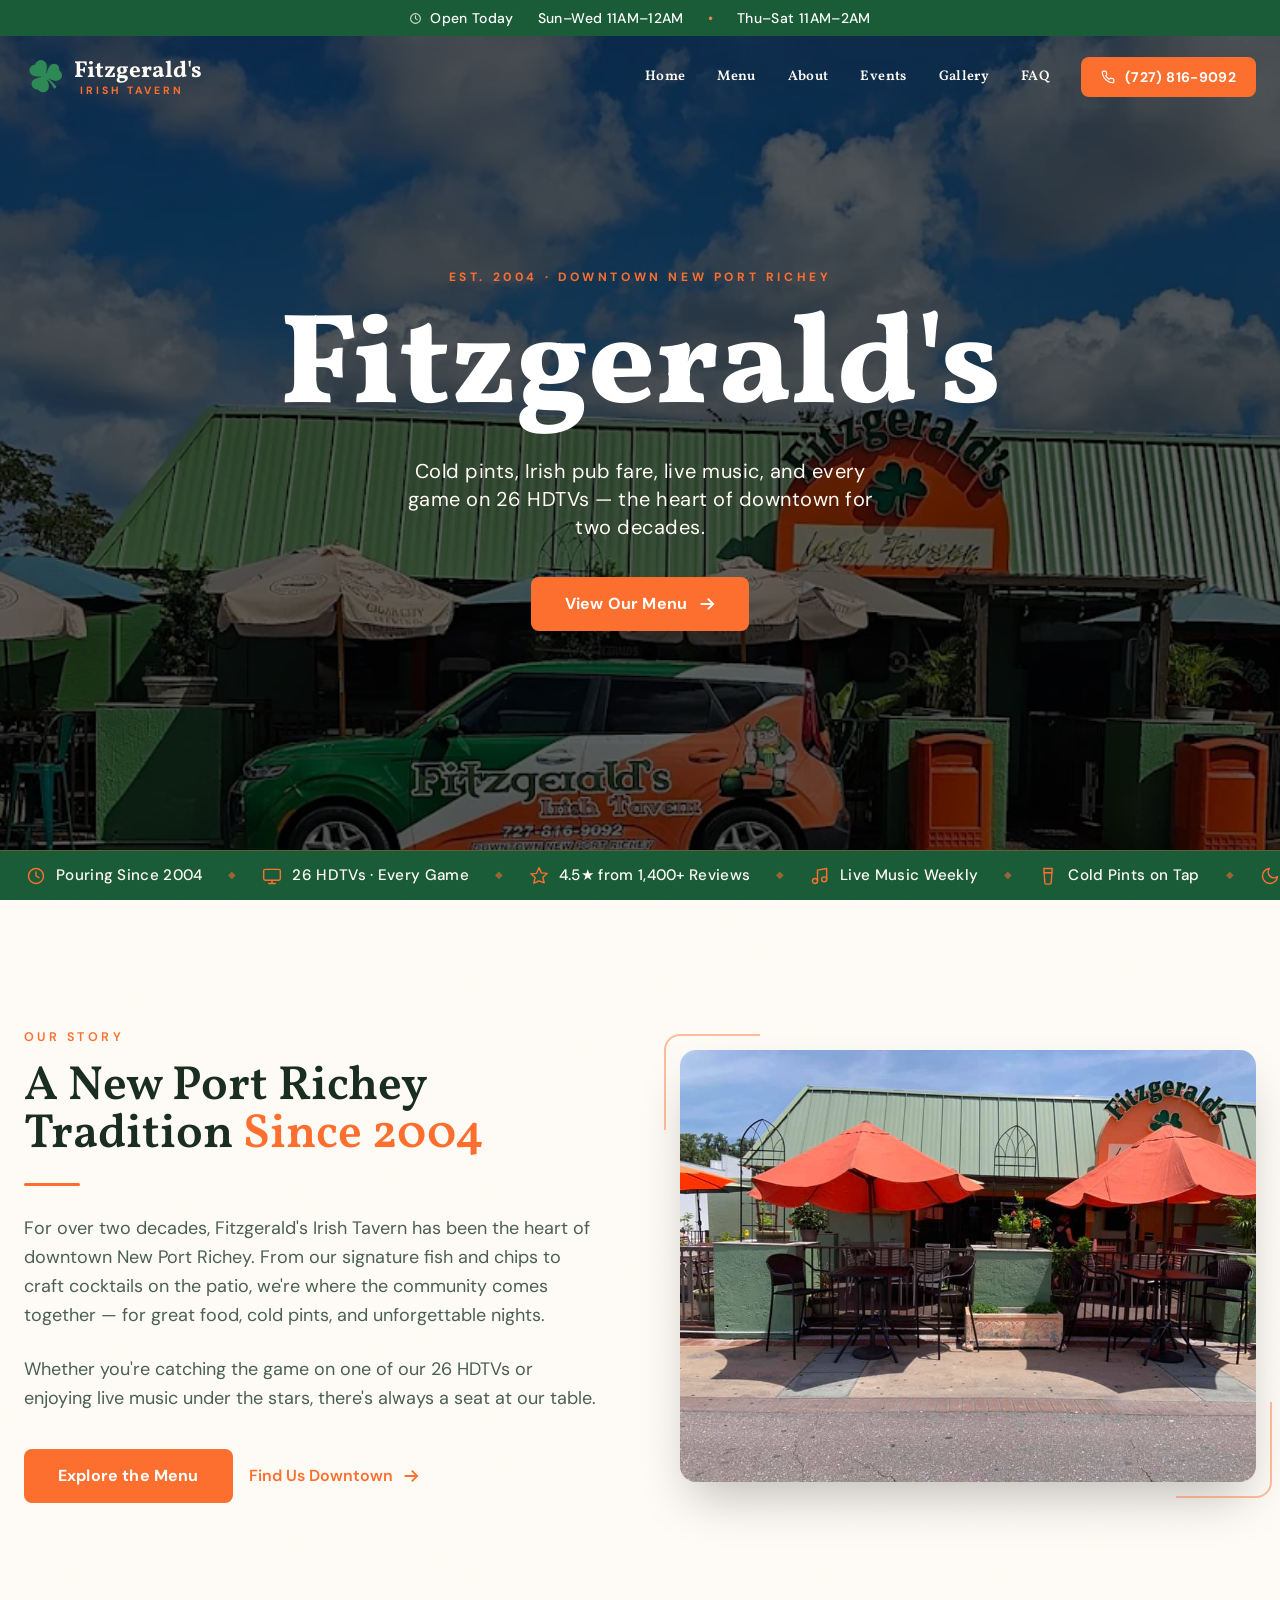
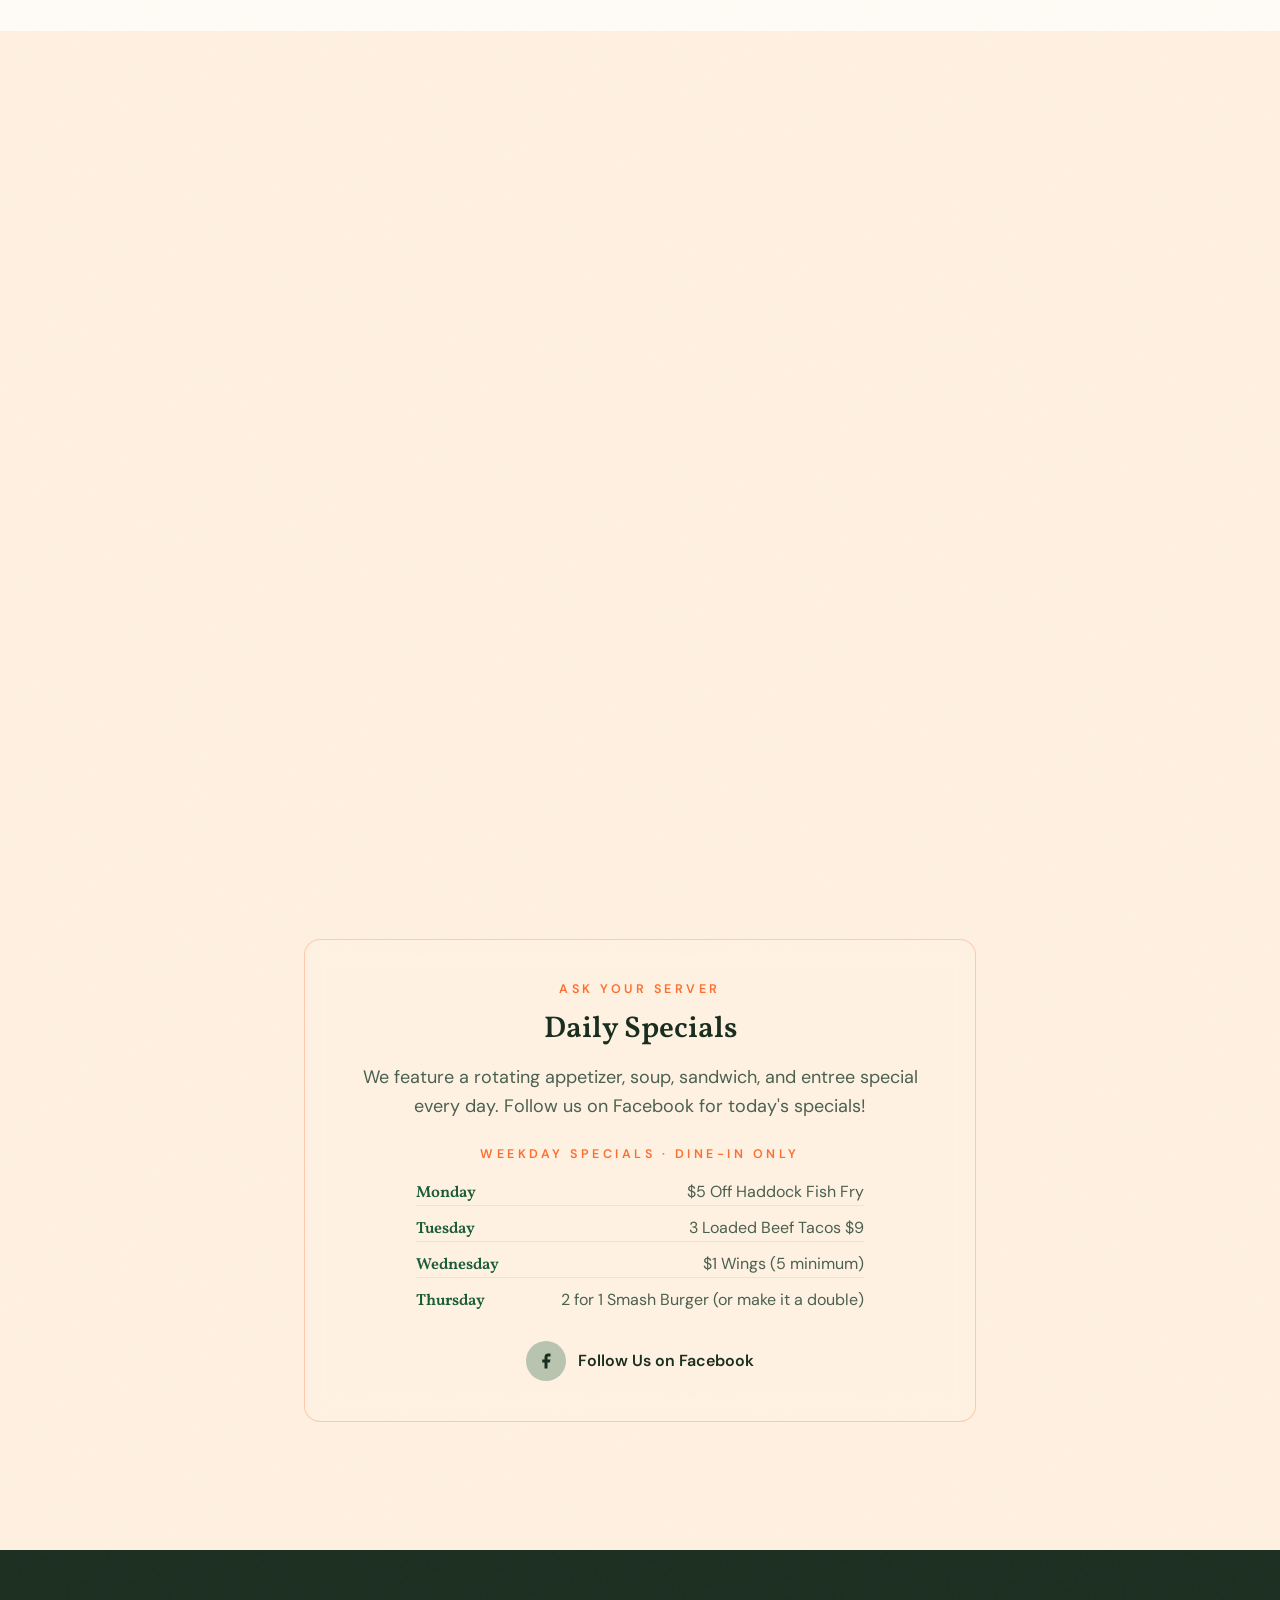
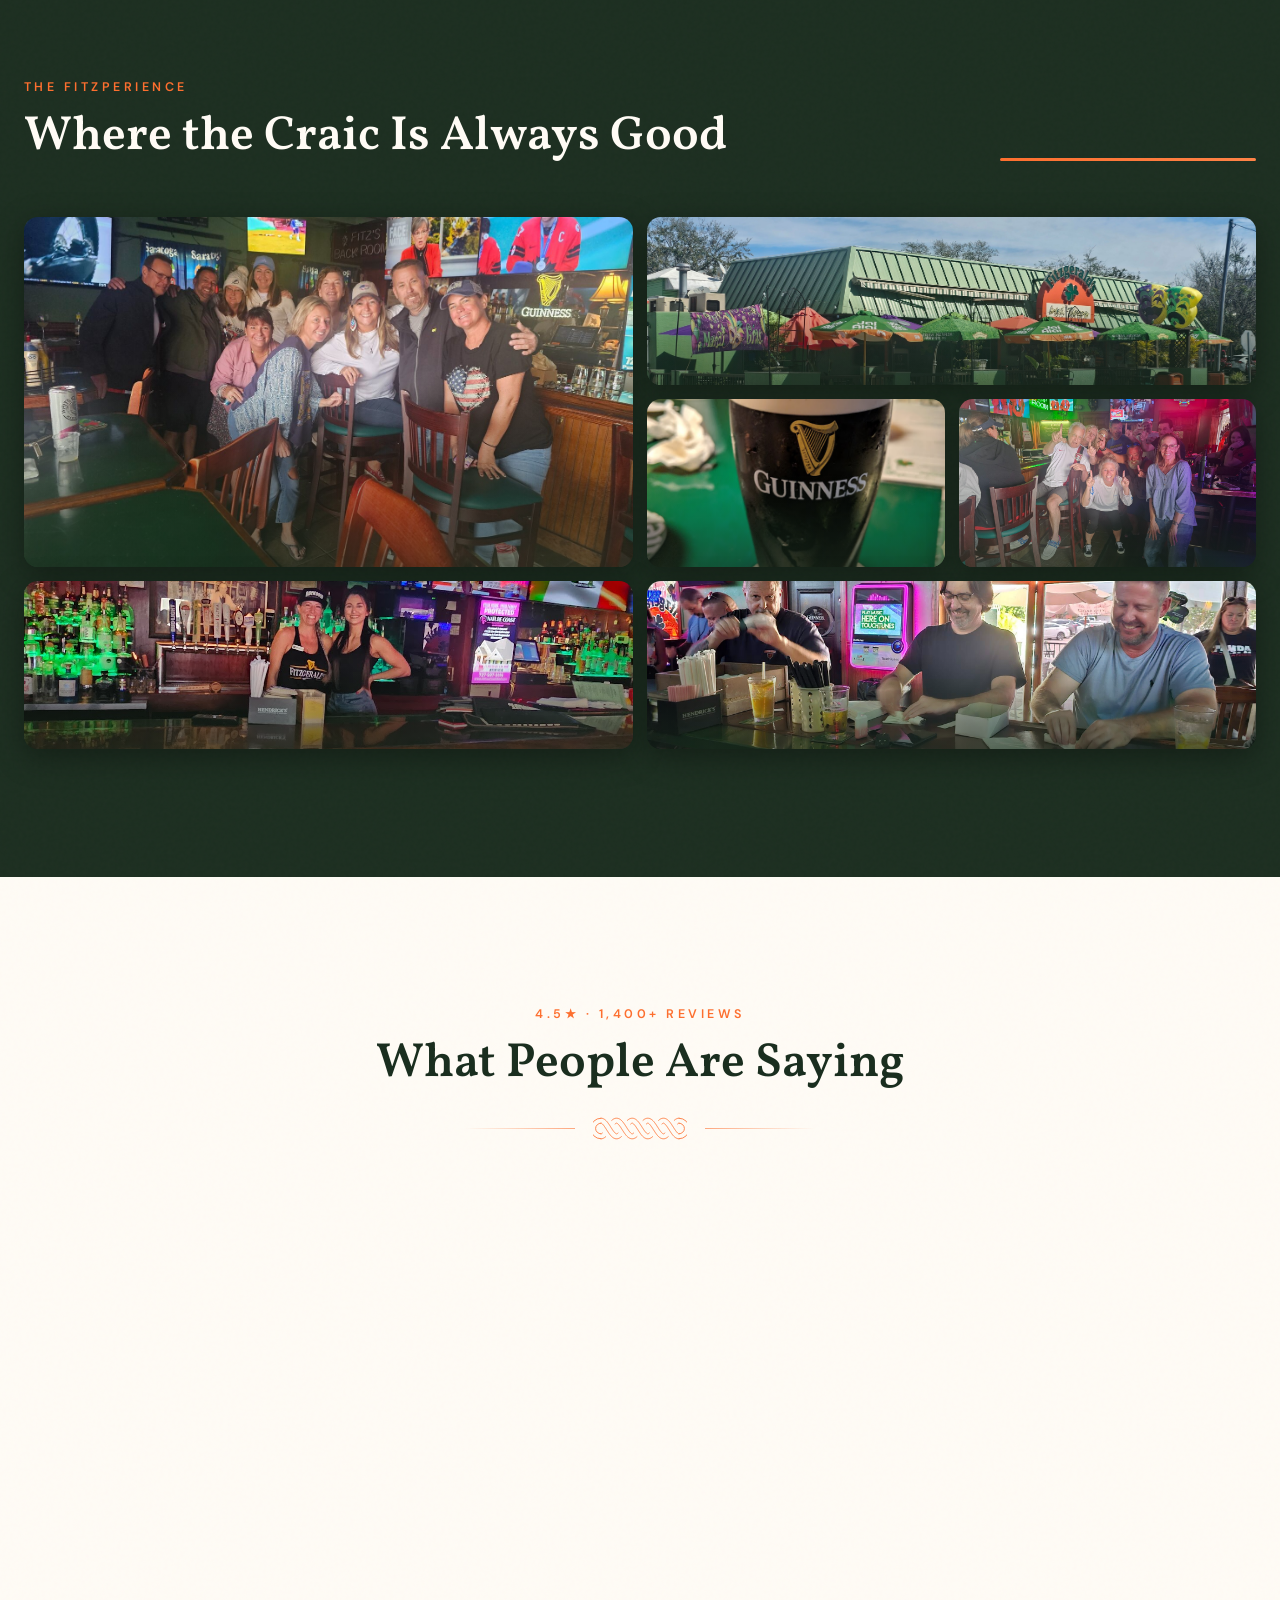
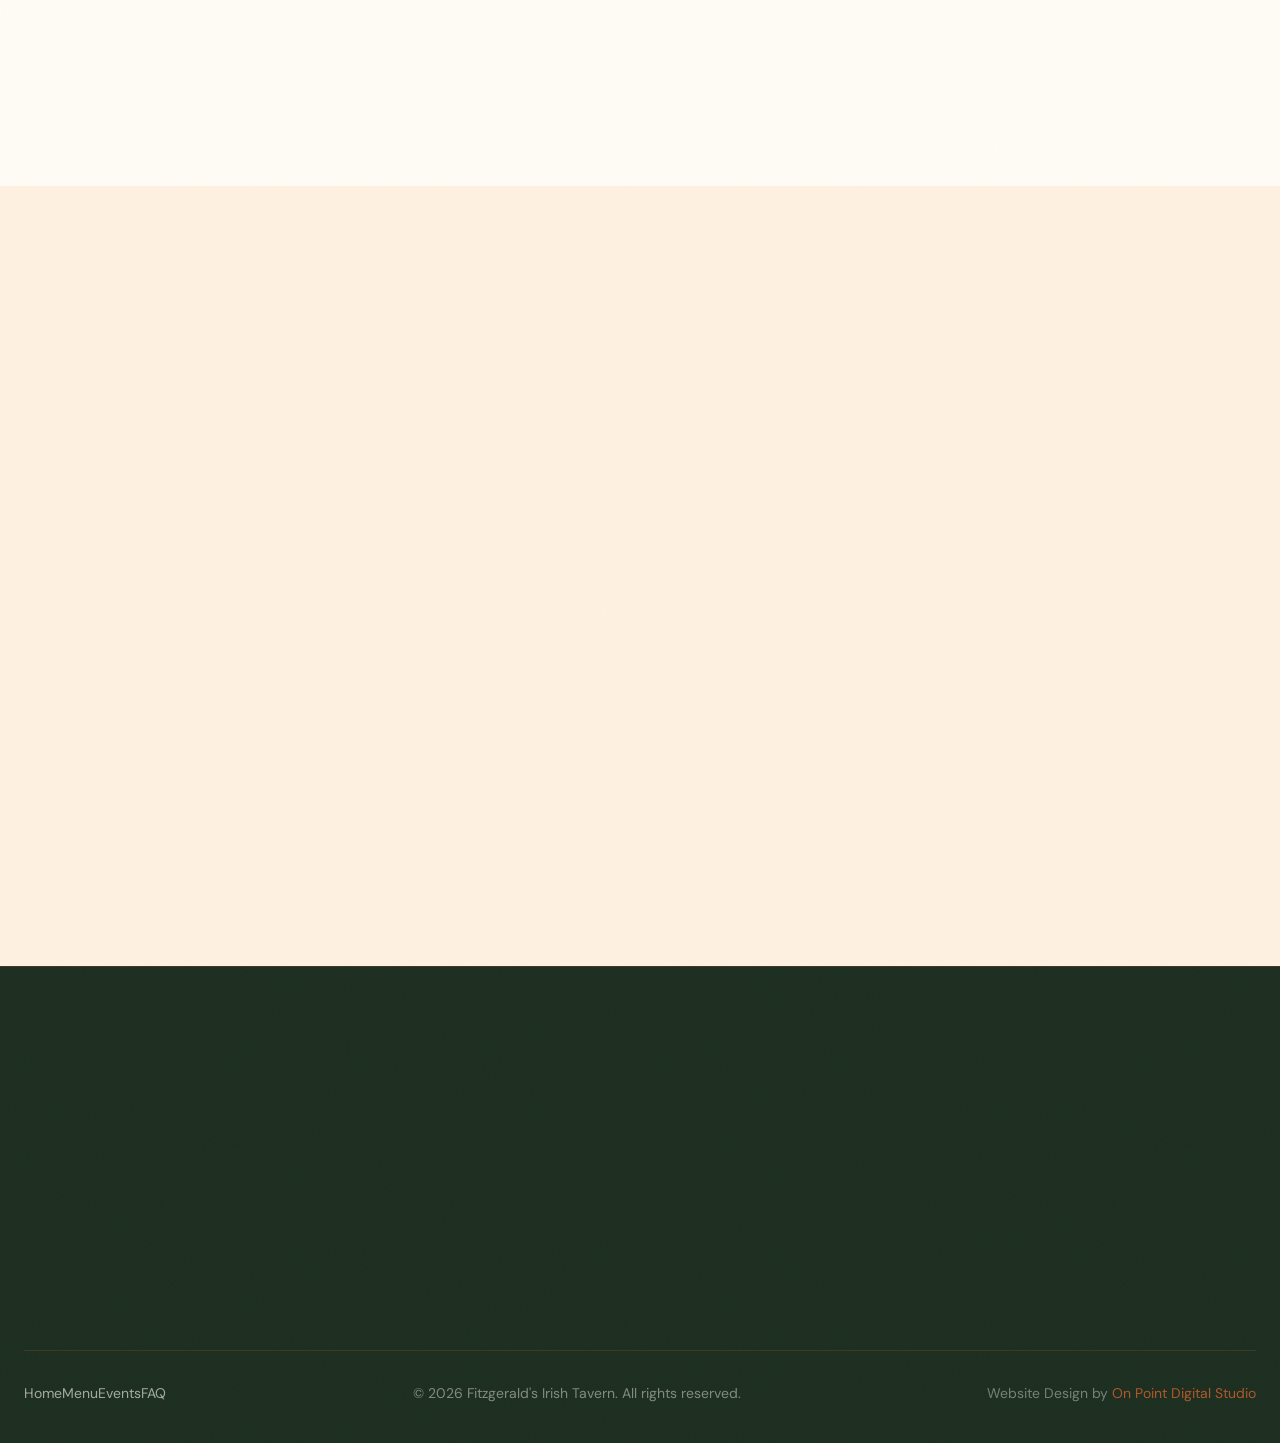
==== commit 413cd5f1: "Update menu to Sherry's August 2026 menu; refresh homepage food + reviews Menu (menu.html): - Rebuil" ====
--- a/index.html
+++ b/index.html
@@ -60,7 +60,7 @@
     "aggregateRating": {
       "@type": "AggregateRating",
       "ratingValue": "4.5",
-      "reviewCount": "500",
+      "reviewCount": "1408",
       "bestRating": "5"
     }
   }
@@ -520,7 +520,7 @@
 
     <!-- Hero marquee -->
     <div class="hero-marquee" aria-hidden="true">
-      <div class="marquee-track"><span class="marquee-item"><svg width="20" height="20" viewBox="0 0 24 24" fill="none" stroke="currentColor" stroke-width="1.7" stroke-linecap="round" stroke-linejoin="round"><circle cx="12" cy="12" r="9"/><path d="M12 7v5l3.5 2"/></svg>Pouring Since 2004</span><span class="marquee-sep">◆</span><span class="marquee-item"><svg width="20" height="20" viewBox="0 0 24 24" fill="none" stroke="currentColor" stroke-width="1.7" stroke-linecap="round" stroke-linejoin="round"><rect x="2" y="4" width="20" height="13" rx="2"/><path d="M8 21h8M12 17v4"/></svg>26 HDTVs · Every Game</span><span class="marquee-sep">◆</span><span class="marquee-item"><svg width="20" height="20" viewBox="0 0 24 24" fill="none" stroke="currentColor" stroke-width="1.7" stroke-linecap="round" stroke-linejoin="round"><path d="M12 2l2.9 6.3 6.9.6-5.2 4.5 1.6 6.7L12 17.8 5.8 20.6l1.6-6.7L2.2 9.4l6.9-.6z"/></svg>4.5&#9733; from 500+ Reviews</span><span class="marquee-sep">◆</span><span class="marquee-item"><svg width="20" height="20" viewBox="0 0 24 24" fill="none" stroke="currentColor" stroke-width="1.7" stroke-linecap="round" stroke-linejoin="round"><path d="M9 18V5l11-2v13"/><circle cx="6" cy="18" r="3"/><circle cx="17" cy="16" r="3"/></svg>Live Music Weekly</span><span class="marquee-sep">◆</span><span class="marquee-item"><svg width="20" height="20" viewBox="0 0 24 24" fill="none" stroke="currentColor" stroke-width="1.7" stroke-linecap="round" stroke-linejoin="round"><path d="M7 3h10l-1.2 17a1.8 1.8 0 0 1-1.8 1.7H10a1.8 1.8 0 0 1-1.8-1.7L7 3z"/><path d="M7.3 8h9.4"/></svg>Cold Pints on Tap</span><span class="marquee-sep">◆</span><span class="marquee-item"><svg width="20" height="20" viewBox="0 0 24 24" fill="none" stroke="currentColor" stroke-width="1.7" stroke-linecap="round" stroke-linejoin="round"><path d="M21 12.8A9 9 0 1 1 11.2 3 7 7 0 0 0 21 12.8z"/></svg>Open 'til 2AM Thu&ndash;Sat</span><span class="marquee-sep">◆</span><span class="marquee-item"><svg width="20" height="20" viewBox="0 0 24 24" fill="none" stroke="currentColor" stroke-width="1.7" stroke-linecap="round" stroke-linejoin="round"><circle cx="12" cy="12" r="9"/><path d="M12 7v5l3.5 2"/></svg>Pouring Since 2004</span><span class="marquee-sep">◆</span><span class="marquee-item"><svg width="20" height="20" viewBox="0 0 24 24" fill="none" stroke="currentColor" stroke-width="1.7" stroke-linecap="round" stroke-linejoin="round"><rect x="2" y="4" width="20" height="13" rx="2"/><path d="M8 21h8M12 17v4"/></svg>26 HDTVs · Every Game</span><span class="marquee-sep">◆</span><span class="marquee-item"><svg width="20" height="20" viewBox="0 0 24 24" fill="none" stroke="currentColor" stroke-width="1.7" stroke-linecap="round" stroke-linejoin="round"><path d="M12 2l2.9 6.3 6.9.6-5.2 4.5 1.6 6.7L12 17.8 5.8 20.6l1.6-6.7L2.2 9.4l6.9-.6z"/></svg>4.5&#9733; from 500+ Reviews</span><span class="marquee-sep">◆</span><span class="marquee-item"><svg width="20" height="20" viewBox="0 0 24 24" fill="none" stroke="currentColor" stroke-width="1.7" stroke-linecap="round" stroke-linejoin="round"><path d="M9 18V5l11-2v13"/><circle cx="6" cy="18" r="3"/><circle cx="17" cy="16" r="3"/></svg>Live Music Weekly</span><span class="marquee-sep">◆</span><span class="marquee-item"><svg width="20" height="20" viewBox="0 0 24 24" fill="none" stroke="currentColor" stroke-width="1.7" stroke-linecap="round" stroke-linejoin="round"><path d="M7 3h10l-1.2 17a1.8 1.8 0 0 1-1.8 1.7H10a1.8 1.8 0 0 1-1.8-1.7L7 3z"/><path d="M7.3 8h9.4"/></svg>Cold Pints on Tap</span><span class="marquee-sep">◆</span><span class="marquee-item"><svg width="20" height="20" viewBox="0 0 24 24" fill="none" stroke="currentColor" stroke-width="1.7" stroke-linecap="round" stroke-linejoin="round"><path d="M21 12.8A9 9 0 1 1 11.2 3 7 7 0 0 0 21 12.8z"/></svg>Open 'til 2AM Thu&ndash;Sat</span><span class="marquee-sep">◆</span></div>
+      <div class="marquee-track"><span class="marquee-item"><svg width="20" height="20" viewBox="0 0 24 24" fill="none" stroke="currentColor" stroke-width="1.7" stroke-linecap="round" stroke-linejoin="round"><circle cx="12" cy="12" r="9"/><path d="M12 7v5l3.5 2"/></svg>Pouring Since 2004</span><span class="marquee-sep">◆</span><span class="marquee-item"><svg width="20" height="20" viewBox="0 0 24 24" fill="none" stroke="currentColor" stroke-width="1.7" stroke-linecap="round" stroke-linejoin="round"><rect x="2" y="4" width="20" height="13" rx="2"/><path d="M8 21h8M12 17v4"/></svg>26 HDTVs · Every Game</span><span class="marquee-sep">◆</span><span class="marquee-item"><svg width="20" height="20" viewBox="0 0 24 24" fill="none" stroke="currentColor" stroke-width="1.7" stroke-linecap="round" stroke-linejoin="round"><path d="M12 2l2.9 6.3 6.9.6-5.2 4.5 1.6 6.7L12 17.8 5.8 20.6l1.6-6.7L2.2 9.4l6.9-.6z"/></svg>4.5&#9733; from 1,400+ Reviews</span><span class="marquee-sep">◆</span><span class="marquee-item"><svg width="20" height="20" viewBox="0 0 24 24" fill="none" stroke="currentColor" stroke-width="1.7" stroke-linecap="round" stroke-linejoin="round"><path d="M9 18V5l11-2v13"/><circle cx="6" cy="18" r="3"/><circle cx="17" cy="16" r="3"/></svg>Live Music Weekly</span><span class="marquee-sep">◆</span><span class="marquee-item"><svg width="20" height="20" viewBox="0 0 24 24" fill="none" stroke="currentColor" stroke-width="1.7" stroke-linecap="round" stroke-linejoin="round"><path d="M7 3h10l-1.2 17a1.8 1.8 0 0 1-1.8 1.7H10a1.8 1.8 0 0 1-1.8-1.7L7 3z"/><path d="M7.3 8h9.4"/></svg>Cold Pints on Tap</span><span class="marquee-sep">◆</span><span class="marquee-item"><svg width="20" height="20" viewBox="0 0 24 24" fill="none" stroke="currentColor" stroke-width="1.7" stroke-linecap="round" stroke-linejoin="round"><path d="M21 12.8A9 9 0 1 1 11.2 3 7 7 0 0 0 21 12.8z"/></svg>Open 'til 2AM Thu&ndash;Sat</span><span class="marquee-sep">◆</span><span class="marquee-item"><svg width="20" height="20" viewBox="0 0 24 24" fill="none" stroke="currentColor" stroke-width="1.7" stroke-linecap="round" stroke-linejoin="round"><circle cx="12" cy="12" r="9"/><path d="M12 7v5l3.5 2"/></svg>Pouring Since 2004</span><span class="marquee-sep">◆</span><span class="marquee-item"><svg width="20" height="20" viewBox="0 0 24 24" fill="none" stroke="currentColor" stroke-width="1.7" stroke-linecap="round" stroke-linejoin="round"><rect x="2" y="4" width="20" height="13" rx="2"/><path d="M8 21h8M12 17v4"/></svg>26 HDTVs · Every Game</span><span class="marquee-sep">◆</span><span class="marquee-item"><svg width="20" height="20" viewBox="0 0 24 24" fill="none" stroke="currentColor" stroke-width="1.7" stroke-linecap="round" stroke-linejoin="round"><path d="M12 2l2.9 6.3 6.9.6-5.2 4.5 1.6 6.7L12 17.8 5.8 20.6l1.6-6.7L2.2 9.4l6.9-.6z"/></svg>4.5&#9733; from 1,400+ Reviews</span><span class="marquee-sep">◆</span><span class="marquee-item"><svg width="20" height="20" viewBox="0 0 24 24" fill="none" stroke="currentColor" stroke-width="1.7" stroke-linecap="round" stroke-linejoin="round"><path d="M9 18V5l11-2v13"/><circle cx="6" cy="18" r="3"/><circle cx="17" cy="16" r="3"/></svg>Live Music Weekly</span><span class="marquee-sep">◆</span><span class="marquee-item"><svg width="20" height="20" viewBox="0 0 24 24" fill="none" stroke="currentColor" stroke-width="1.7" stroke-linecap="round" stroke-linejoin="round"><path d="M7 3h10l-1.2 17a1.8 1.8 0 0 1-1.8 1.7H10a1.8 1.8 0 0 1-1.8-1.7L7 3z"/><path d="M7.3 8h9.4"/></svg>Cold Pints on Tap</span><span class="marquee-sep">◆</span><span class="marquee-item"><svg width="20" height="20" viewBox="0 0 24 24" fill="none" stroke="currentColor" stroke-width="1.7" stroke-linecap="round" stroke-linejoin="round"><path d="M21 12.8A9 9 0 1 1 11.2 3 7 7 0 0 0 21 12.8z"/></svg>Open 'til 2AM Thu&ndash;Sat</span><span class="marquee-sep">◆</span></div>
     </div>
   </section>
 
@@ -579,9 +579,9 @@
           <div class="p-7">
             <div class="flex justify-between items-baseline gap-3 mb-3">
               <h3 class="font-display font-700 text-xl" style="color: var(--text-dark);">Fish &amp; Chips</h3>
-              <span class="font-display font-700 text-xl whitespace-nowrap" style="color: var(--orange);">$15</span>
+              <span class="font-display font-700 text-xl whitespace-nowrap" style="color: var(--orange);">$17</span>
             </div>
-            <p class="text-sm leading-relaxed" style="color: var(--text-muted);">Beer-battered Icelandic haddock, golden fries, house tartar &amp; coleslaw.</p>
+            <p class="text-sm leading-relaxed" style="color: var(--text-muted);">Fried Icelandic haddock, golden fries, coleslaw &amp; lemon. Tampa Bay Times &lsquo;Best of the Best&rsquo; four years running.</p>
           </div>
         </article>
 
@@ -591,9 +591,9 @@
           <div class="p-7">
             <div class="flex justify-between items-baseline gap-3 mb-3">
               <h3 class="font-display font-700 text-xl" style="color: var(--text-dark);">Shepherd's Pie</h3>
-              <span class="font-display font-700 text-xl whitespace-nowrap" style="color: var(--orange);">$13</span>
+              <span class="font-display font-700 text-xl whitespace-nowrap" style="color: var(--orange);">$14</span>
             </div>
-            <p class="text-sm leading-relaxed" style="color: var(--text-muted);">Seasoned lamb and vegetables under creamy mashed potatoes, finished with rich Guinness gravy.</p>
+            <p class="text-sm leading-relaxed" style="color: var(--text-muted);">Ground beef, peas &amp; carrots in Guinness gravy under a red skin mashed potato crust.</p>
           </div>
         </article>
 
@@ -602,10 +602,10 @@
           <div class="img-wrap h-60"><img src="assets/fitzies-wings.jpg" alt="Fitzgerald's famous wings tossed in sauce" class="w-full h-full object-cover" loading="lazy"></div>
           <div class="p-7">
             <div class="flex justify-between items-baseline gap-3 mb-3">
-              <h3 class="font-display font-700 text-xl" style="color: var(--text-dark);">Fitzies Wings</h3>
-              <span class="font-display font-700 text-xl whitespace-nowrap" style="color: var(--orange);">$8</span>
+              <h3 class="font-display font-700 text-xl" style="color: var(--text-dark);">Fitzies Chicken Wings</h3>
+              <span class="font-display font-700 text-xl whitespace-nowrap" style="color: var(--orange);">$15</span>
             </div>
-            <p class="text-sm leading-relaxed" style="color: var(--text-muted);">Famous wings tossed in mild, hot, BBQ, honey BBQ, blackened, or mango habanero.</p>
+            <p class="text-sm leading-relaxed" style="color: var(--text-muted);">Jumbo wings tossed in mild, hot, honey BBQ, garlic parmesan, Kick&rsquo;n bourbon, mango habanero or sweet chili.</p>
           </div>
         </article>
       </div>
@@ -701,7 +701,7 @@
   <section class="texture py-24 sm:py-32" style="background-color: var(--cream);">
     <div class="max-w-7xl mx-auto px-6">
       <div class="text-center mb-16 reveal">
-        <p class="eyebrow mb-4">4.5&#9733; · 500+ Reviews</p>
+        <p class="eyebrow mb-4">4.5&#9733; · 1,400+ Reviews</p>
         <h2 class="font-display font-800 text-3xl sm:text-4xl lg:text-5xl mb-7" style="color: var(--text-dark);">What People Are Saying</h2>
         <div class="knot-divider light">
           <span class="rule"></span>
@@ -733,12 +733,12 @@
           <div class="flex gap-0.5 mb-4 mt-2" style="color: var(--orange);">
             <svg width="16" height="16" viewBox="0 0 24 24" fill="currentColor"><path d="M12 2l2.9 6.3 6.9.6-5.2 4.5 1.6 6.7L12 17.8 5.8 20.6l1.6-6.7L2.2 9.4l6.9-.6z"/></svg><svg width="16" height="16" viewBox="0 0 24 24" fill="currentColor"><path d="M12 2l2.9 6.3 6.9.6-5.2 4.5 1.6 6.7L12 17.8 5.8 20.6l1.6-6.7L2.2 9.4l6.9-.6z"/></svg><svg width="16" height="16" viewBox="0 0 24 24" fill="currentColor"><path d="M12 2l2.9 6.3 6.9.6-5.2 4.5 1.6 6.7L12 17.8 5.8 20.6l1.6-6.7L2.2 9.4l6.9-.6z"/></svg><svg width="16" height="16" viewBox="0 0 24 24" fill="currentColor"><path d="M12 2l2.9 6.3 6.9.6-5.2 4.5 1.6 6.7L12 17.8 5.8 20.6l1.6-6.7L2.2 9.4l6.9-.6z"/></svg><svg width="16" height="16" viewBox="0 0 24 24" fill="currentColor"><path d="M12 2l2.9 6.3 6.9.6-5.2 4.5 1.6 6.7L12 17.8 5.8 20.6l1.6-6.7L2.2 9.4l6.9-.6z"/></svg>
           </div>
-          <p class="leading-relaxed mb-6" style="color: var(--text-muted);">Truly an authentic Irish tavern experience. The Mulligan stew and Shepherd's pie are incredible. Great craft cocktails too &mdash; the Moscow mule is perfect.</p>
+          <p class="leading-relaxed mb-6" style="color: var(--text-muted);">Had a drink (great drink) with bartender Megatron. She was so friendly &amp; welcoming. Ordered Bangers &amp; Mash to go. Soo delicious! Definitely will be back. Lots of TVs. Touch tunes. &amp; live video to Dublin.</p>
           <div class="flex items-center gap-3">
             <div class="w-8 h-0.5" style="background: var(--orange);"></div>
             <div>
-              <p class="font-semibold text-sm" style="color: var(--text-dark);">Mike R.</p>
-              <p class="text-xs" style="color: var(--orange); opacity: 0.7;">TripAdvisor</p>
+              <p class="font-semibold text-sm" style="color: var(--text-dark);">Kat M.</p>
+              <p class="text-xs" style="color: var(--orange); opacity: 0.7;">Google</p>
             </div>
           </div>
         </article>
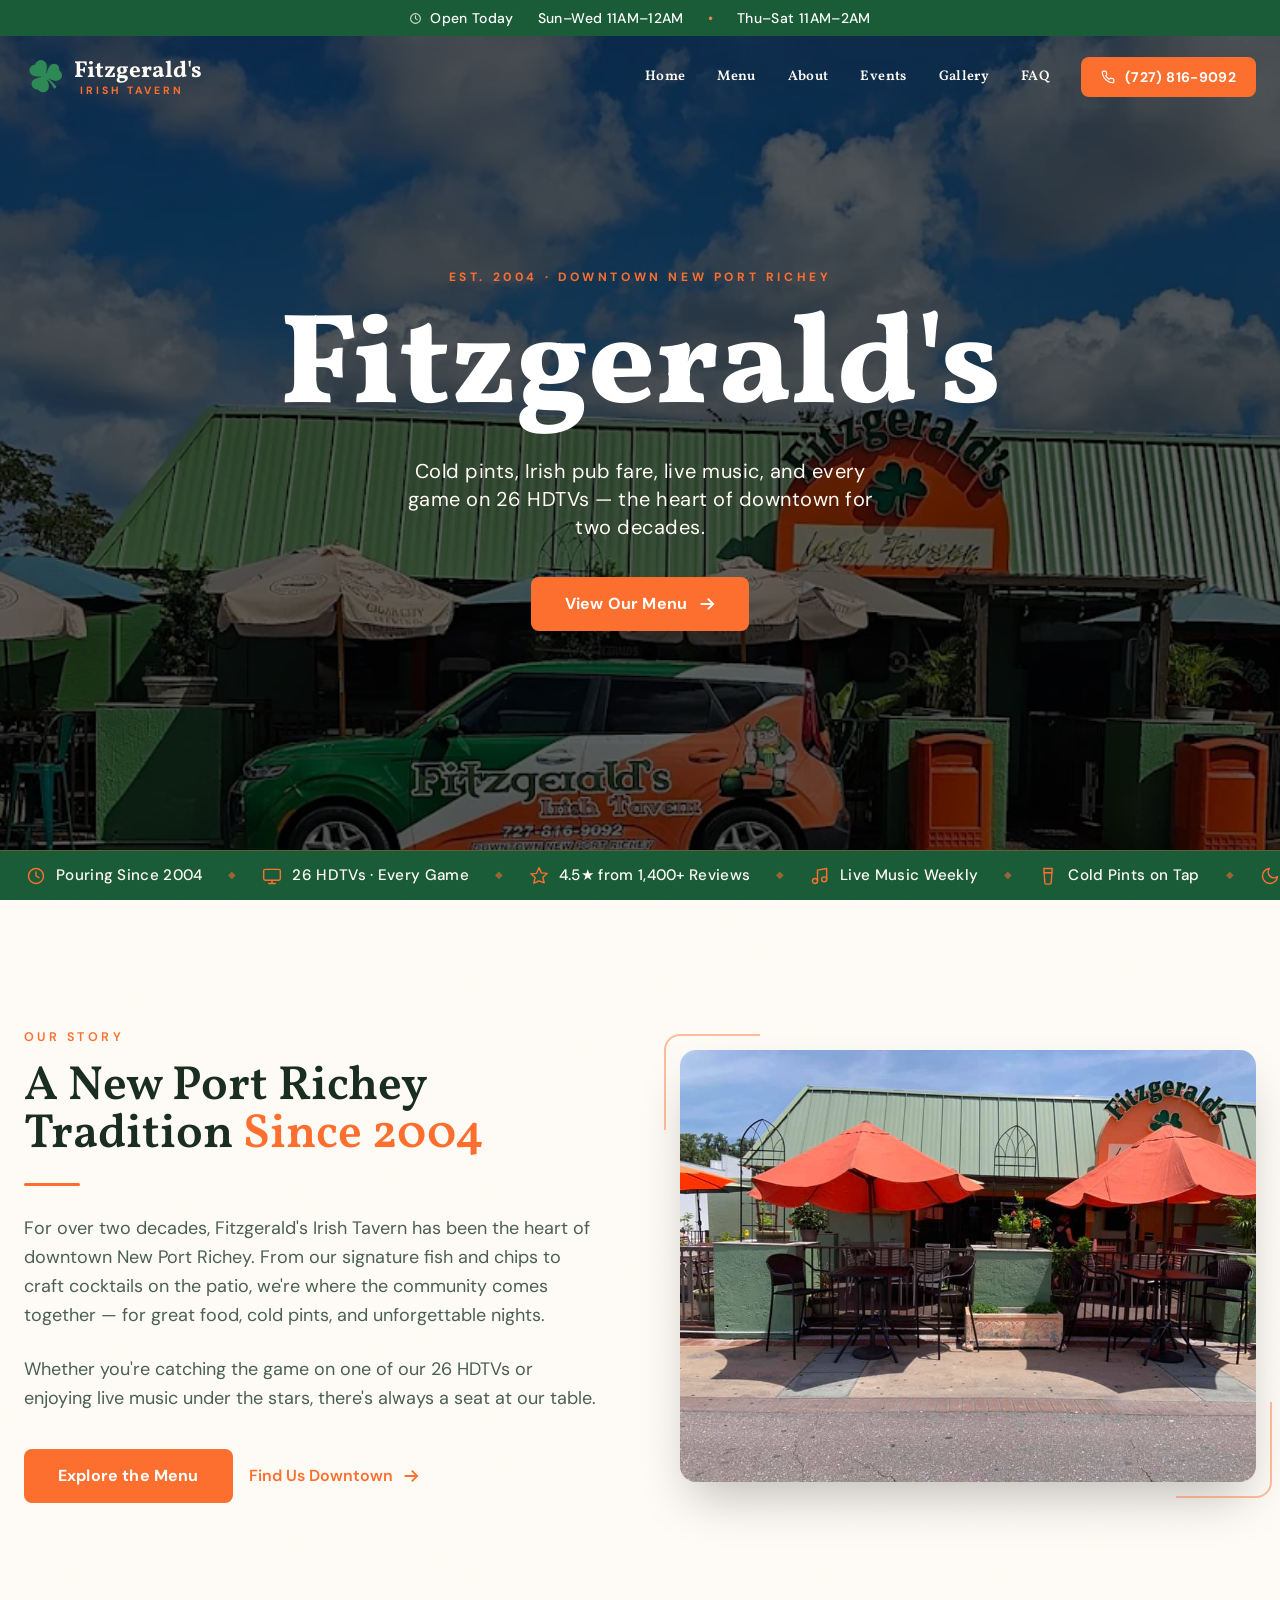
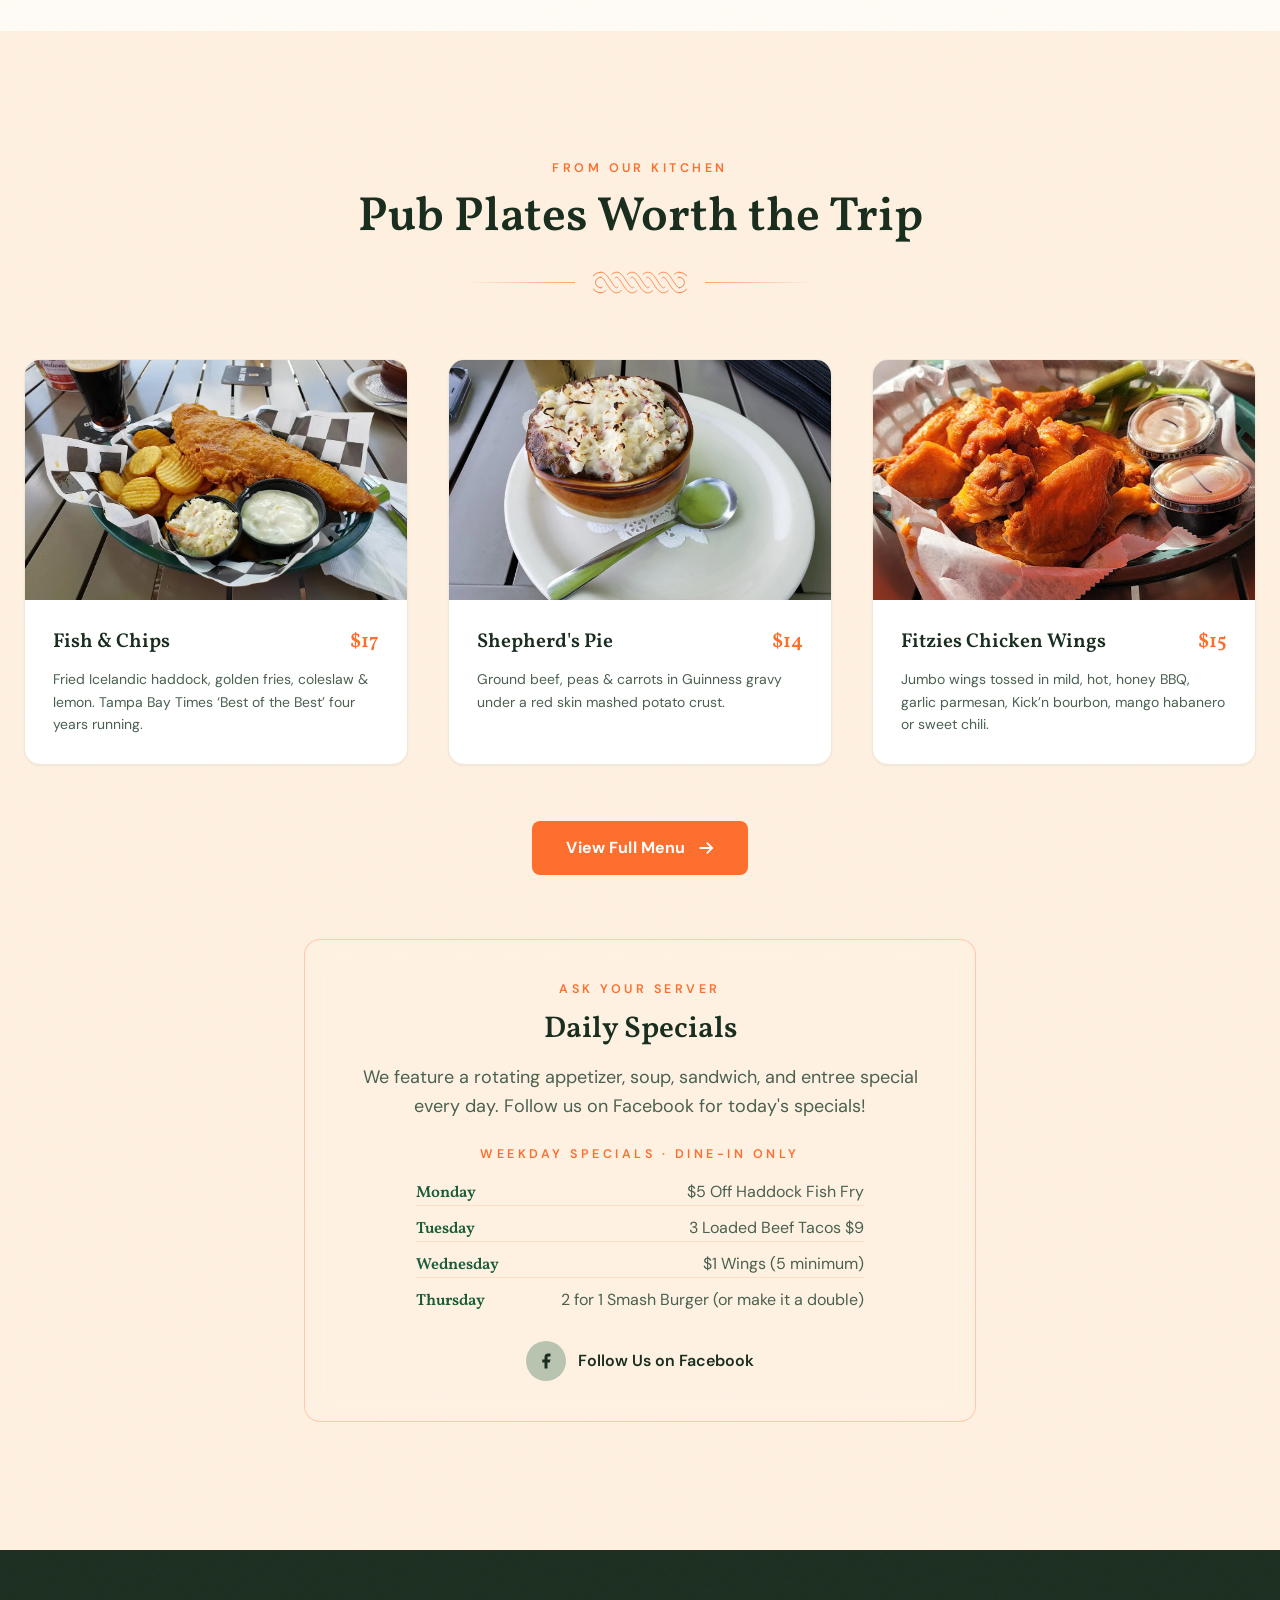
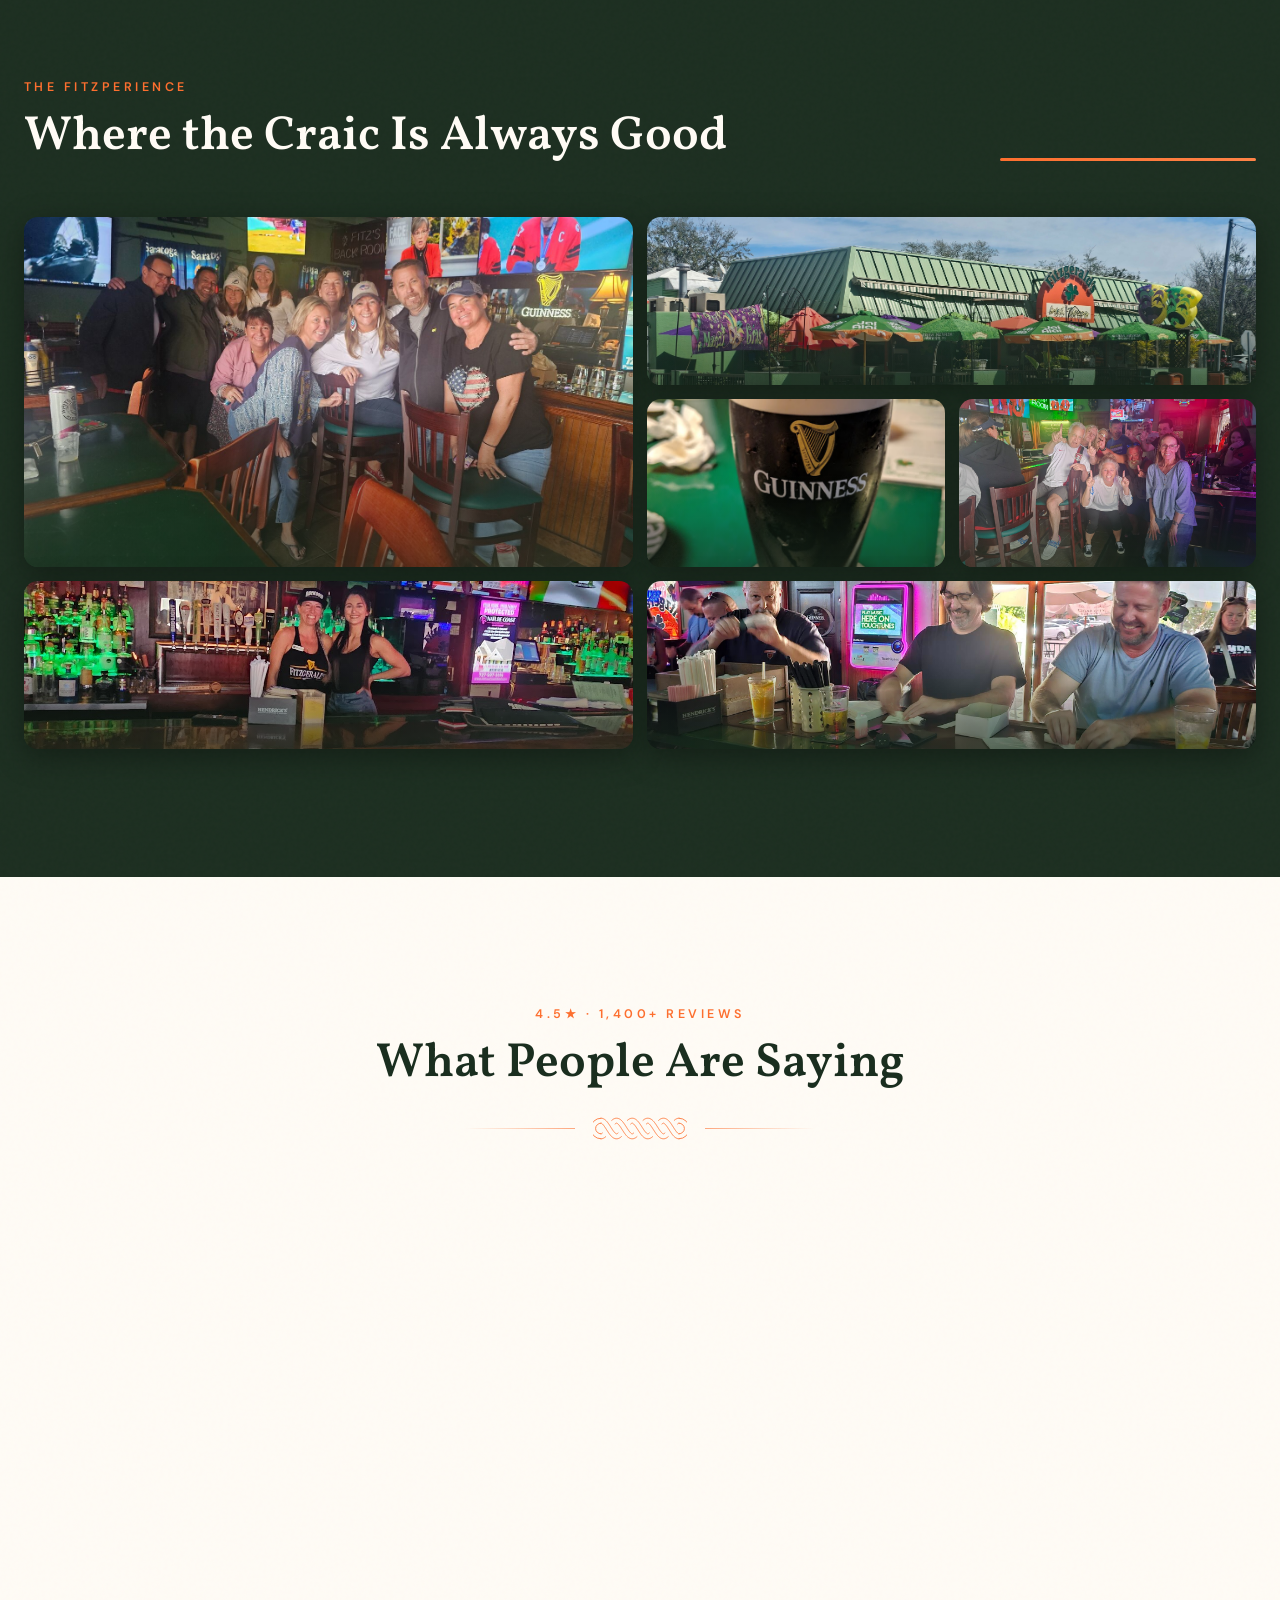
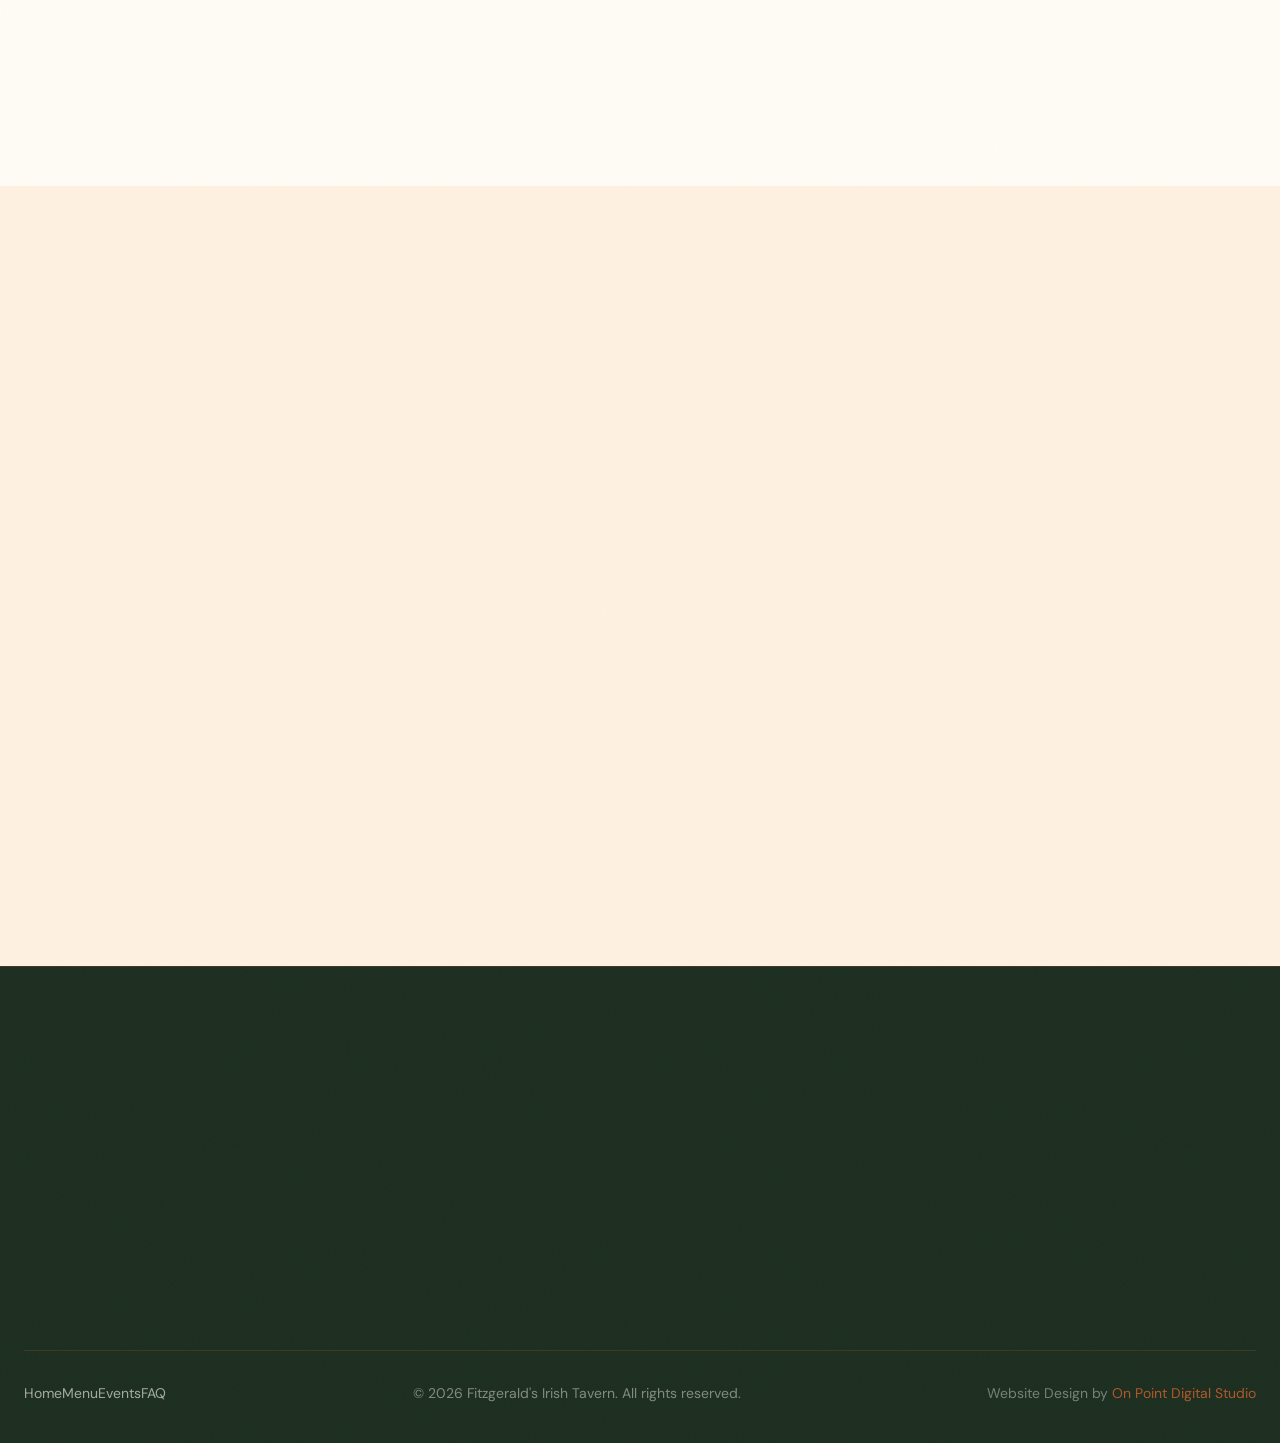
==== commit 18a4c021: "Correct aggregateRating reviewCount to 1409, unquoted Google now shows 1,409 reviews (the markup sai" ====
--- a/index.html
+++ b/index.html
@@ -60,7 +60,7 @@
     "aggregateRating": {
       "@type": "AggregateRating",
       "ratingValue": "4.5",
-      "reviewCount": "1408",
+      "reviewCount": 1409,
       "bestRating": "5"
     }
   }
